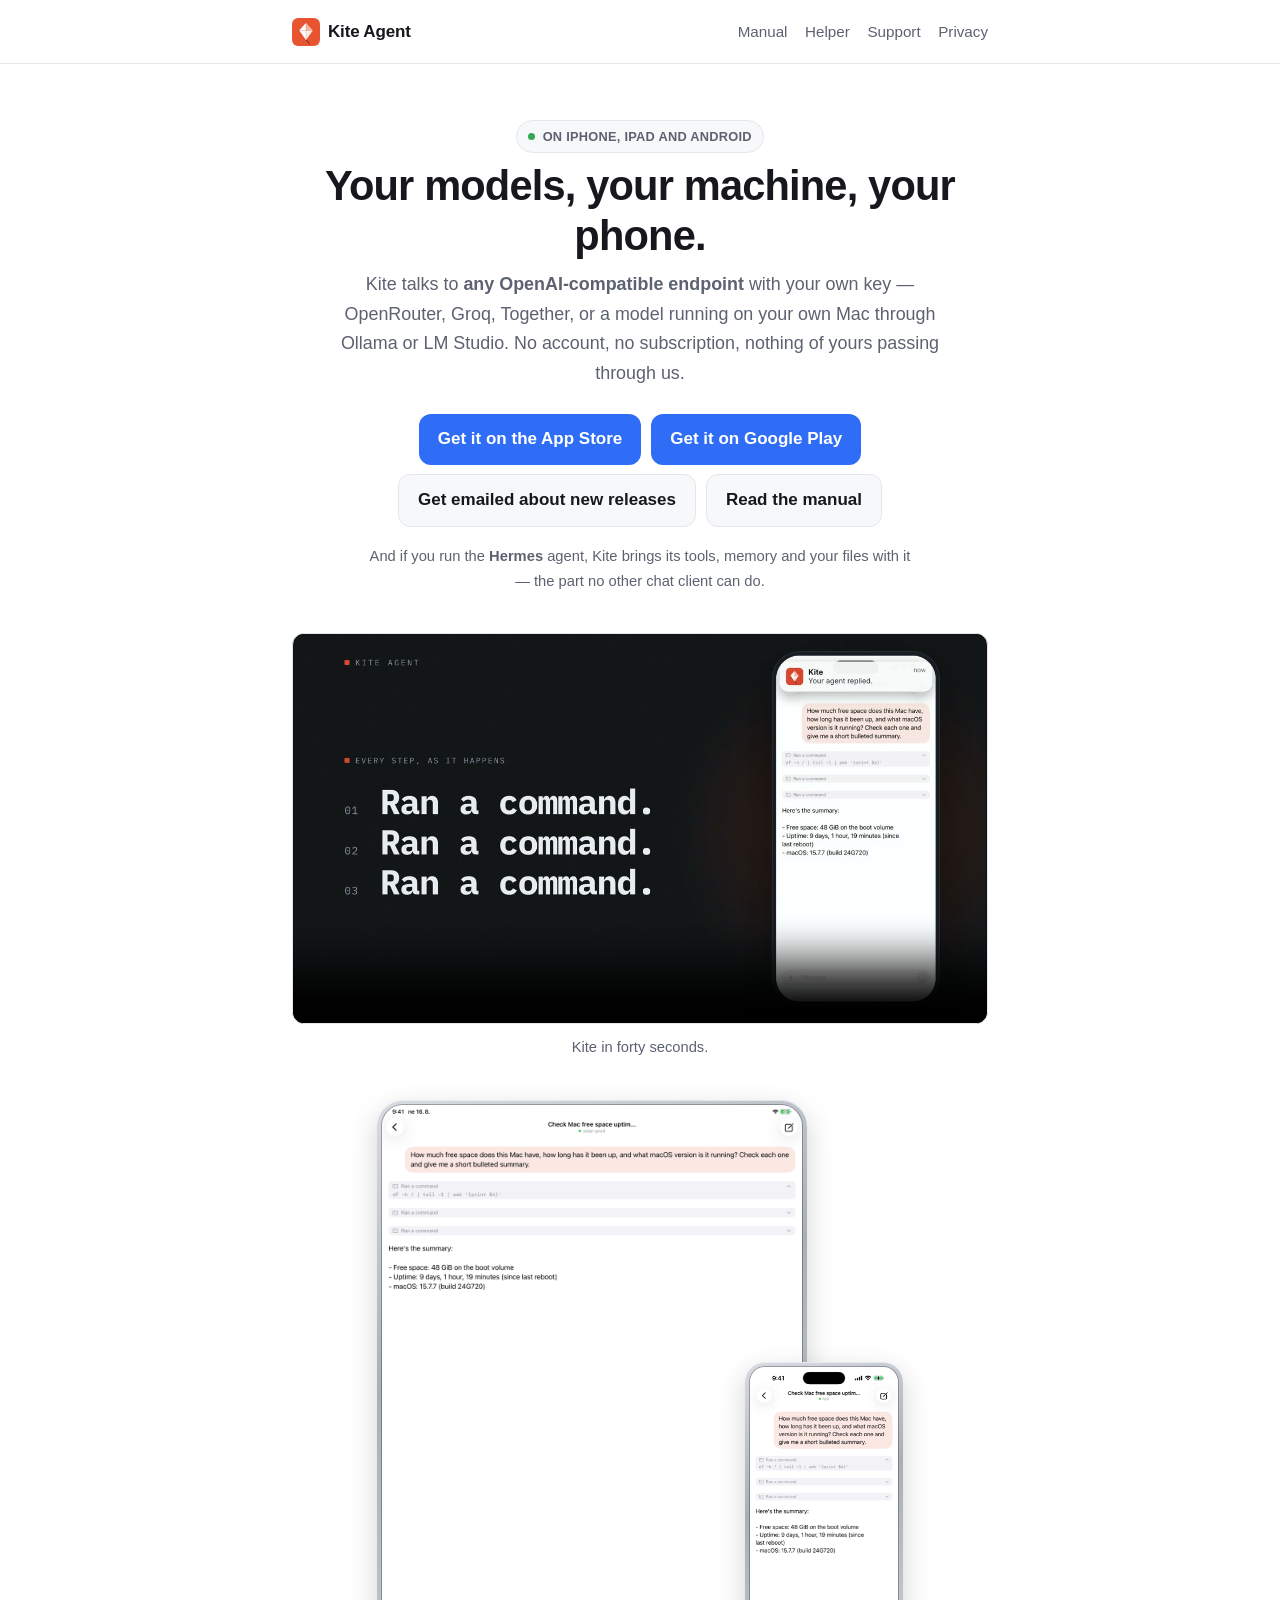
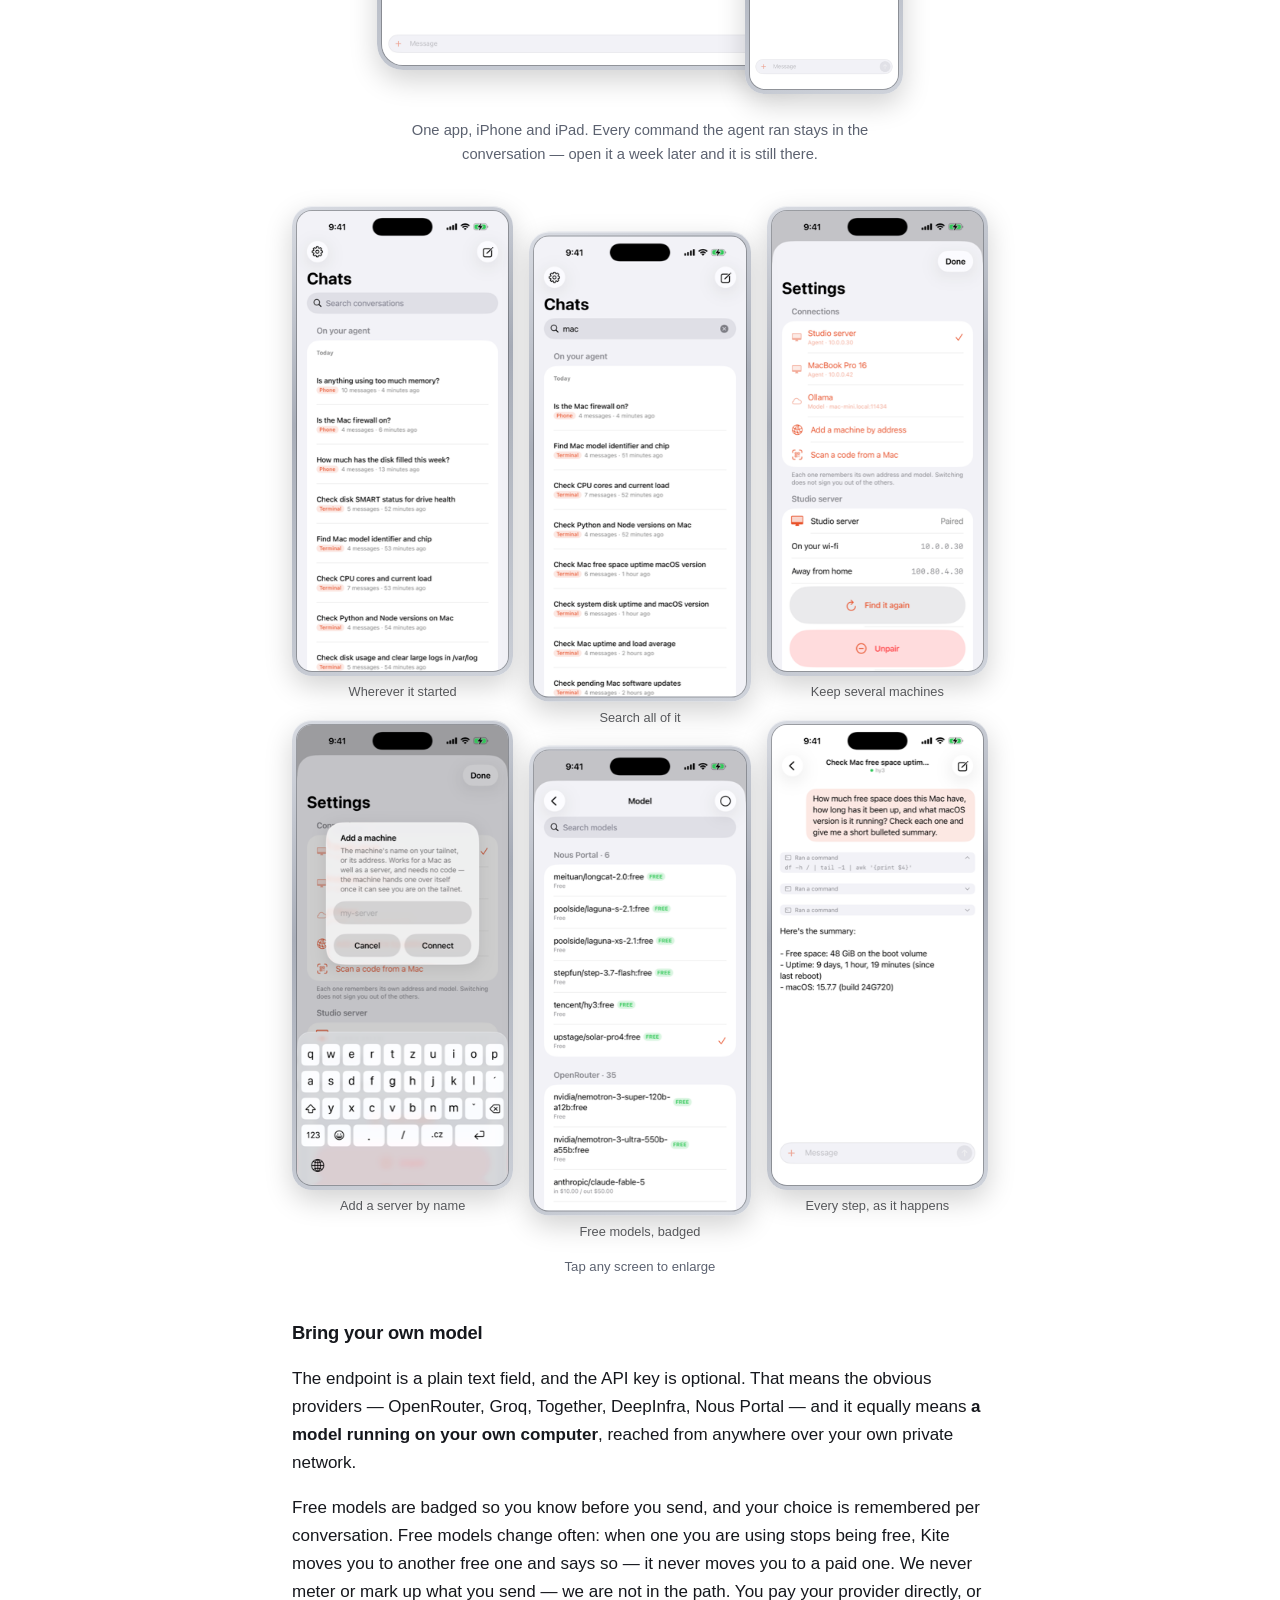
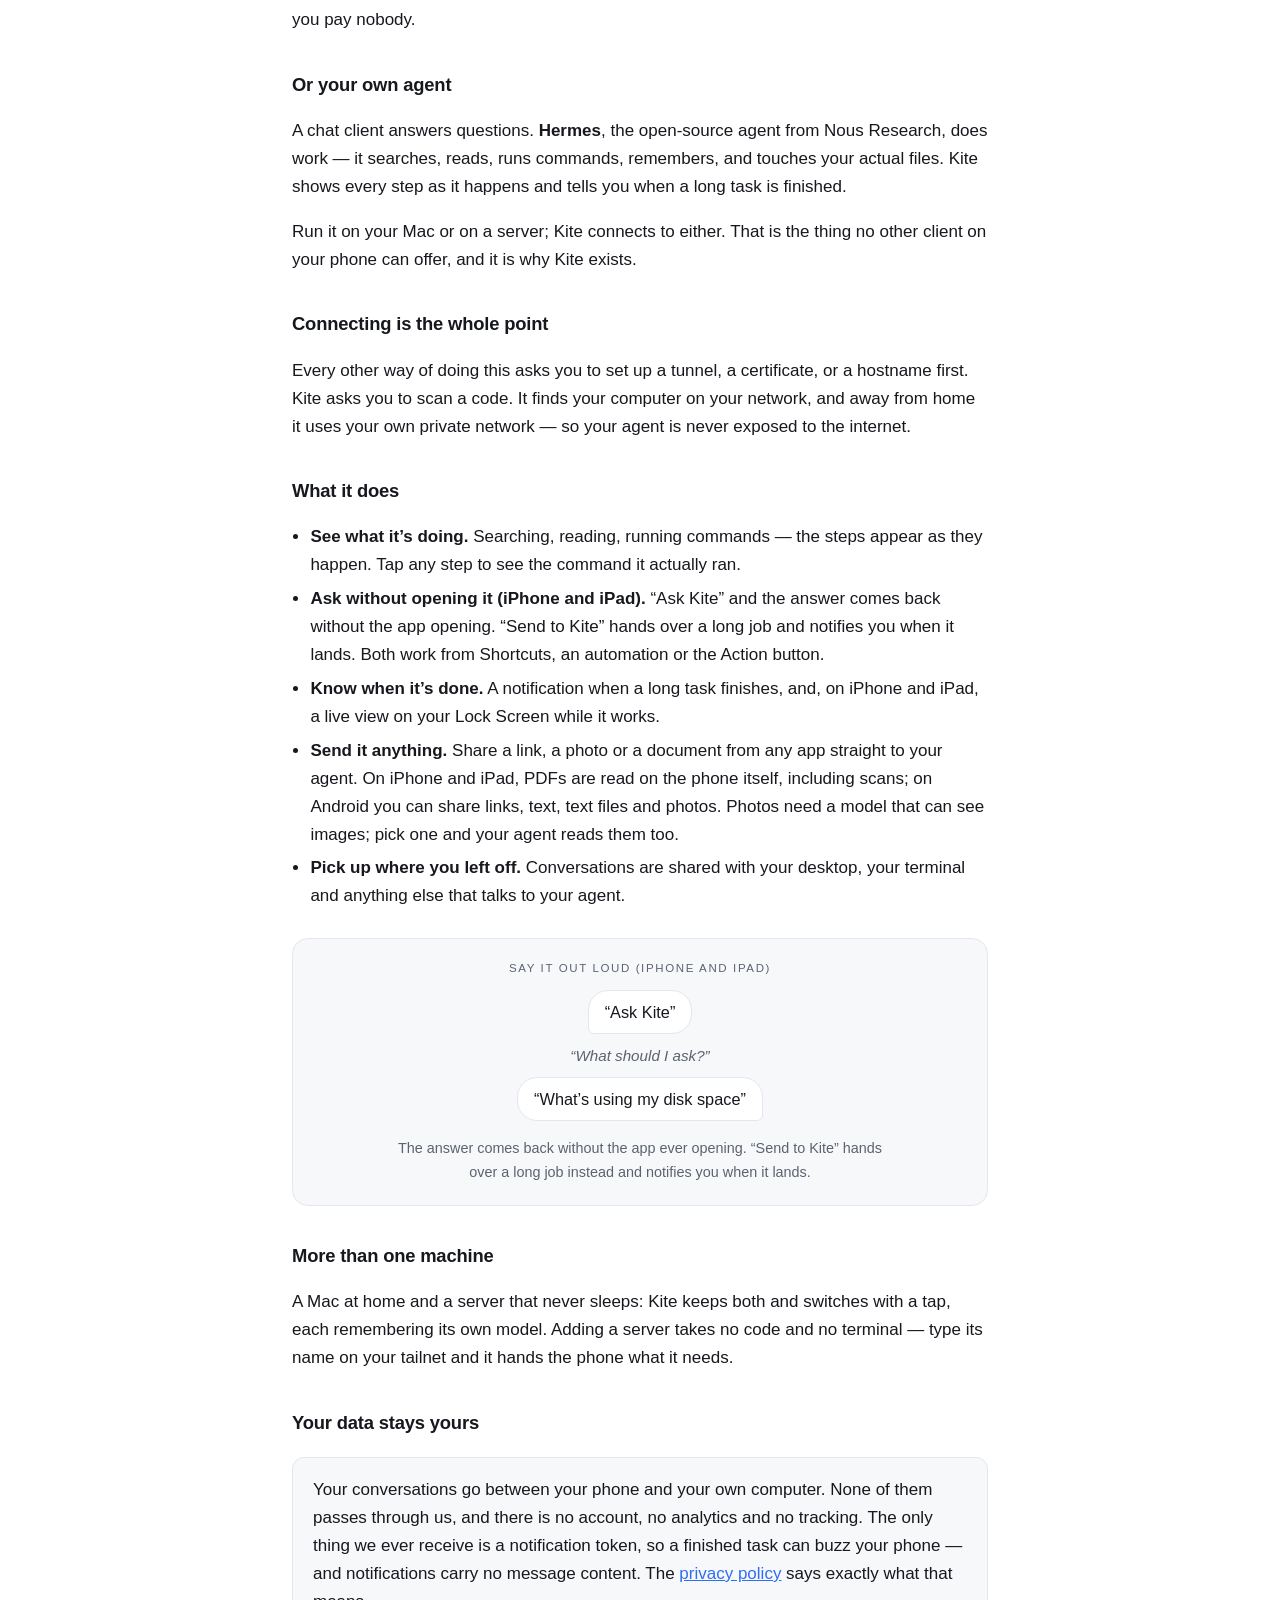
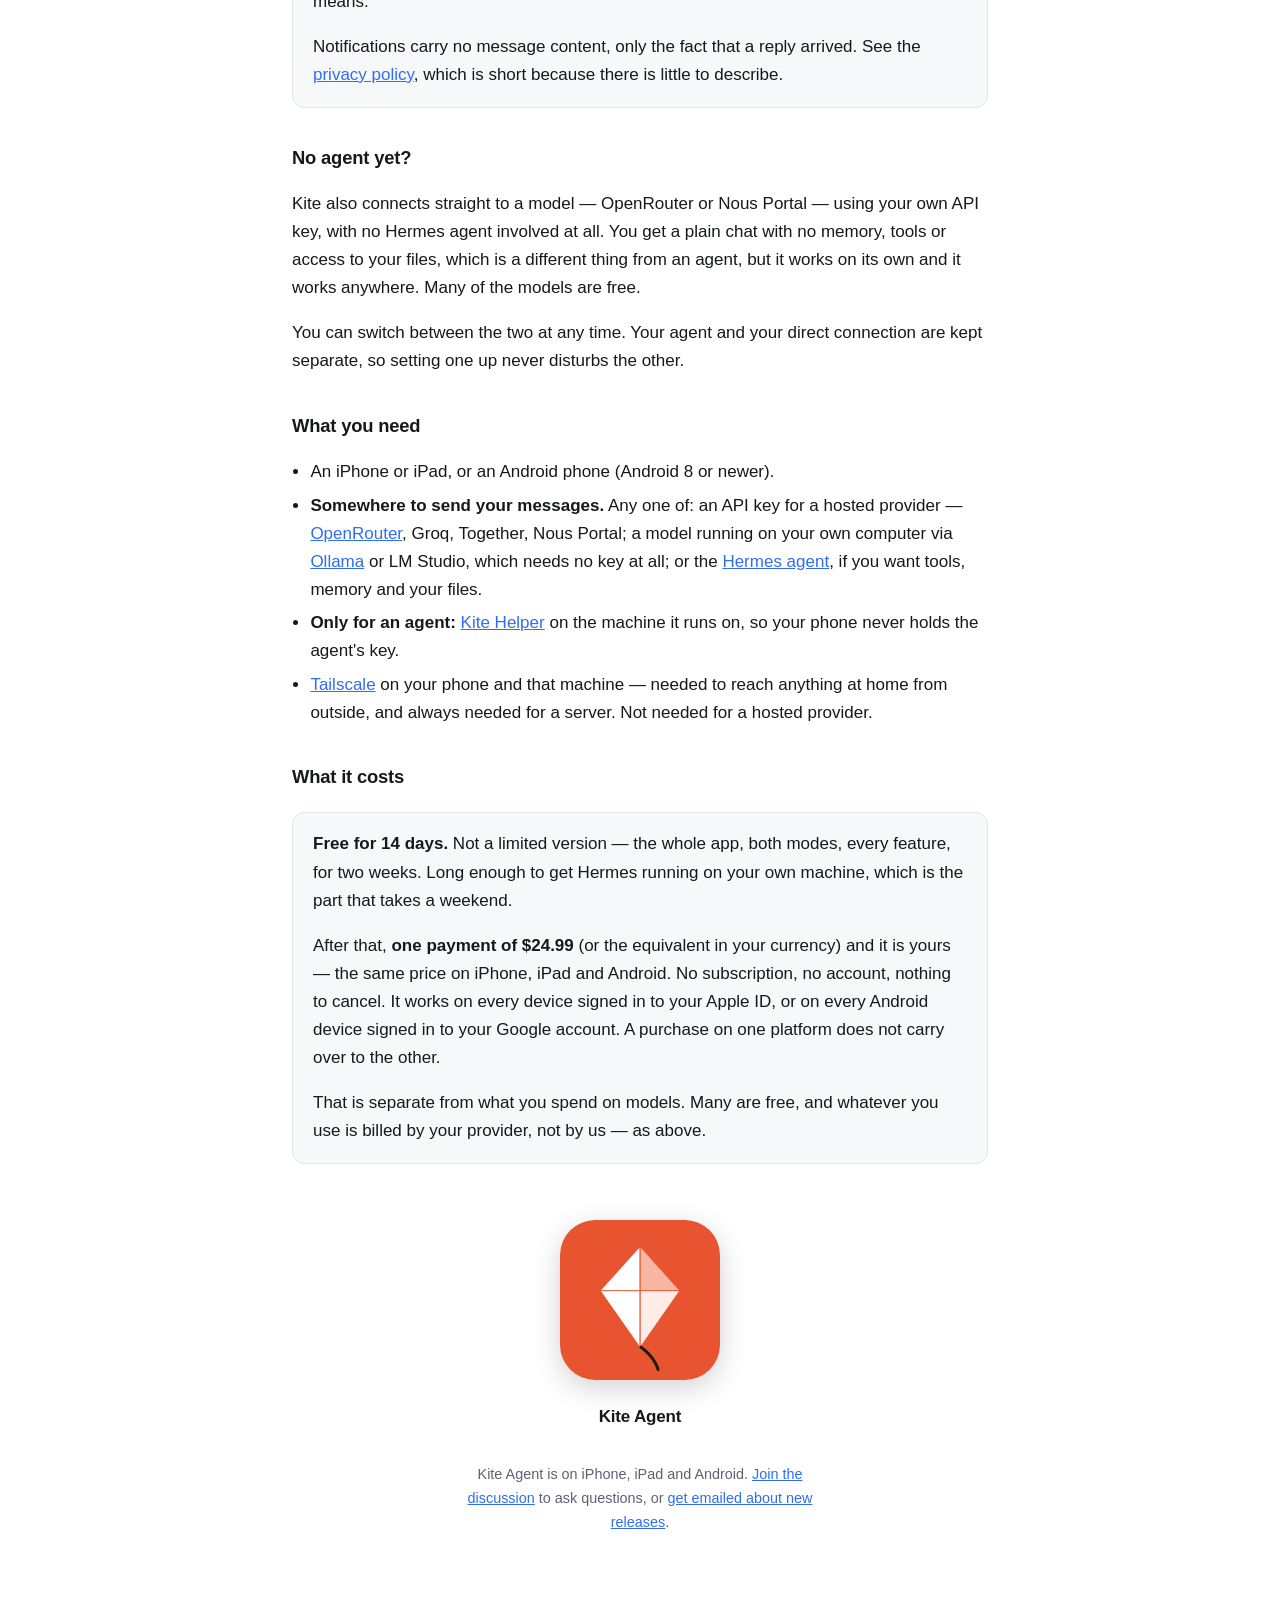
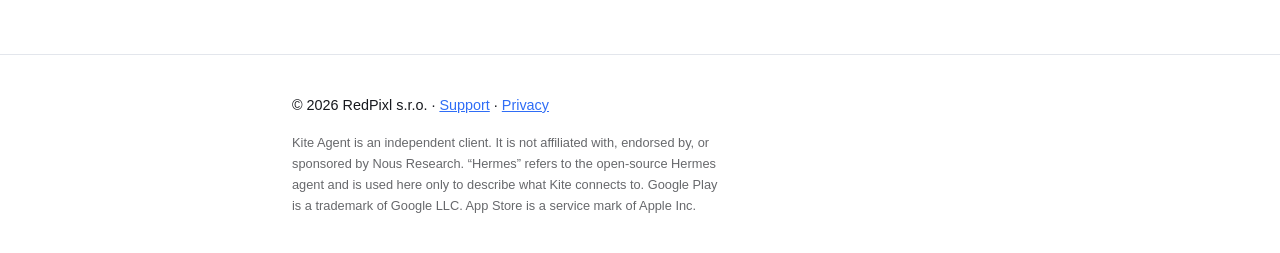
==== index.html @ 717eff65 "Merge release-1-0-1-copy: free-model switching and the https rule Co-Authored-By: Claude Sonnet 5.5 " ====
<!doctype html>
<html lang="en">
<head>
<meta charset="utf-8">
<meta name="viewport" content="width=device-width, initial-scale=1">
<title>Kite Agent — your models and your agent, on your phone</title>
<meta name="description" content="A chat client for iPhone, iPad and Android, for any OpenAI-compatible endpoint — OpenRouter, Groq, Together, or a model running on your own Mac with Ollama or LM Studio. Your key, no account, no subscription. And if you run the Hermes agent, it brings its tools, memory and files to your phone.">
<link rel="icon" href="/favicon-32.png" sizes="32x32">
<link rel="icon" href="/icon-512.png" sizes="512x512">
<link rel="apple-touch-icon" href="/apple-touch-icon.png">
<meta name="theme-color" content="#E4552F">
<link rel="canonical" href="https://kiteagent.app/">
<meta property="og:type" content="website">
<meta property="og:site_name" content="Kite Agent">
<meta property="og:url" content="https://kiteagent.app/">
<meta property="og:title" content="Kite Agent — your models and your agent, on your phone">
<meta property="og:description" content="Any OpenAI-compatible model with your own key — including one running on your own machine. Plus a real agent, if you run Hermes.">
<meta property="og:image" content="https://kiteagent.app/share.png">
<meta property="og:image:width" content="1200">
<meta property="og:image:height" content="630">
<meta property="og:video" content="https://kiteagent.app/video/kite-agent.mp4">
<meta property="og:video:secure_url" content="https://kiteagent.app/video/kite-agent.mp4">
<meta property="og:video:type" content="video/mp4">
<meta property="og:video:width" content="1920">
<meta property="og:video:height" content="1080">
<meta name="twitter:card" content="summary_large_image">
<meta name="twitter:title" content="Kite Agent — your models and your agent, on your phone">
<meta name="twitter:description" content="Any OpenAI-compatible model with your own key — including one on your own machine. Plus a real agent, if you run Hermes.">
<meta name="twitter:image" content="https://kiteagent.app/share.png">
<script type="application/ld+json">
{
  "@context": "https://schema.org",
  "@type": "SoftwareApplication",
  "name": "Kite Agent",
  "applicationCategory": "DeveloperApplication",
  "operatingSystem": "iOS 17+, Android 8.0+",
  "description": "A chat client for iPhone, iPad and Android, for any OpenAI-compatible model endpoint and for the Hermes agent running on your own computer.",
  "url": "https://kiteagent.app/",
  "image": "https://kiteagent.app/icon-512.png",
  "author": { "@type": "Organization", "name": "RedPixl s.r.o." }
}
</script>
<!-- The launch film under the hero. Keep the description to what the film says;
     it is search-result copy, so it must not claim more than the page does. -->
<script type="application/ld+json">
{
  "@context": "https://schema.org",
  "@type": "VideoObject",
  "name": "Kite Agent in forty seconds",
  "description": "Ask your own agent a question, watch it run three commands on your machine, and keep every one of them. No account, and nothing passes through us.",
  "thumbnailUrl": "https://kiteagent.app/video/kite-agent-poster.jpg",
  "uploadDate": "2026-09-20",
  "duration": "PT40S",
  "contentUrl": "https://kiteagent.app/video/kite-agent.mp4",
  "publisher": { "@type": "Organization", "name": "RedPixl s.r.o." }
}
</script>
<link rel="stylesheet" href="style.css?v=83cd55fb">
</head>
<body>
<header><div class="wrap">
  <a class="mark" href="/"><img src="/icon-96.png" alt="" width="28" height="28">Kite Agent</a>
  <nav><a href="/manual.html">Manual</a><a href="/download.html">Helper</a><a href="/support.html">Support</a><a href="/privacy.html">Privacy</a></nav>
</div></header>

<main class="wrap">
<div class="hero">
  <p class="status"><span class="dot" aria-hidden="true"></span>On iPhone, iPad and Android</p>
  <h1>Your models, your machine, your phone.</h1>
  <p class="lede">Kite talks to <strong>any OpenAI-compatible endpoint</strong> with your own key — OpenRouter, Groq, Together, or a model running on your own Mac through Ollama or LM Studio. No account, no subscription, nothing of yours passing through us.</p>
  <p class="cta">
    <a class="download" href="https://apps.apple.com/app/id6800348182">Get it on the App Store</a>
    <a class="download" href="https://play.google.com/store/apps/details?id=app.kiteagent.kite">Get it on Google Play</a>
    <a class="ghost" href="/updates.html">Get emailed about new releases</a>
    <a class="ghost" href="/manual.html">Read the manual</a>
  </p>
  <p class="hero-note">And if you run the <strong>Hermes</strong> agent, Kite brings its tools, memory and your files with it — the part no other chat client can do.</p>
</div>

<!-- Launch film. Self-hosted on purpose: a YouTube embed would put a third-party
     script and cookies on a page whose privacy policy says there are none.
     preload="none" so nobody downloads 2 MB without pressing play. The film's
     last scene carries the same status pill as the hero above ("On iPhone, iPad
     and Android"). If the status changes again, change both — the film's source
     is brag-output/ in the private Kite repo (the pill is s7-pill in its generator). -->
<figure class="film">
  <video controls preload="none" playsinline width="1920" height="1080" poster="/video/kite-agent-poster.jpg">
    <source src="/video/kite-agent.mp4" type="video/mp4">
    Your browser cannot play this video. <a href="/video/kite-agent.mp4">Download it</a> instead.
  </video>
  <figcaption>Kite in forty seconds.</figcaption>
</figure>

<!-- The pair, before the grid. Two jobs at once: it shows the one screen no
     other client can show — the commands the agent actually ran — and it says
     "iPad" without a sentence, which the page never managed to say at all. -->
<div class="pair">
  <div class="device device-pad">
    <img src="/screens/ipad/tools.png" alt="Kite on iPad, showing the agent's commands and its answer" width="1050" height="1400" loading="lazy">
  </div>
  <a class="shot device device-phone" href="/screens/full/tools.png" data-caption="Every command, kept">
    <img src="/screens/tools.png" alt="Kite on iPhone, showing an expanded command the agent ran" width="276" height="600" loading="lazy">
  </a>
</div>
<p class="pair-note">One app, iPhone and iPad. Every command the agent ran stays in the conversation — open it a week later and it is still there.</p>

<div class="shots">
  <figure>
    <a class="shot device" href="/screens/full/list.png" data-caption="Wherever a conversation started"><img src="/screens/list.png" alt="The conversation list grouped by day, each row badged with where it began" width="276" height="600" loading="lazy"></a>
    <figcaption>Wherever it started</figcaption>
  </figure>
  <figure>
    <a class="shot device" href="/screens/full/search.png" data-caption="Search everything you have asked"><img src="/screens/search.png" alt="Searching across conversations" width="276" height="600" loading="lazy"></a>
    <figcaption>Search all of it</figcaption>
  </figure>
  <figure>
    <a class="shot device" href="/screens/full/machine.png" data-caption="Every machine you own, one tap apart"><img src="/screens/machine.png" alt="The connections list with several machines, the active one ticked" width="276" height="600" loading="lazy"></a>
    <figcaption>Keep several machines</figcaption>
  </figure>
  <figure>
    <a class="shot device" href="/screens/full/server.png" data-caption="A server has no screen to scan"><img src="/screens/server.png" alt="Adding a machine by typing its address" width="276" height="600" loading="lazy"></a>
    <figcaption>Add a server by name</figcaption>
  </figure>
  <figure>
    <a class="shot device" href="/screens/full/models.png" data-caption="Free models, clearly marked"><img src="/screens/models.png" alt="The model picker showing free models badged and paid models priced" width="276" height="600" loading="lazy"></a>
    <figcaption>Free models, badged</figcaption>
  </figure>
  <figure>
    <a class="shot device" href="/screens/full/tools.png" data-caption="Every command, kept"><img src="/screens/tools.png" alt="A conversation with the agent's commands expanded" width="276" height="600" loading="lazy"></a>
    <figcaption>Every step, as it happens</figcaption>
  </figure>
</div>
<p class="shots-hint">Tap any screen to enlarge</p>

<h2>Bring your own model</h2>
<p>The endpoint is a plain text field, and the API key is optional. That means the obvious providers — OpenRouter, Groq, Together, DeepInfra, Nous Portal — and it equally means <strong>a model running on your own computer</strong>, reached from anywhere over your own private network.</p>
<p>Free models are badged so you know before you send, and your choice is remembered per conversation. Free models change often: when one you are using stops being free, Kite moves you to another free one and says so — it never moves you to a paid one. We never meter or mark up what you send — we are not in the path. You pay your provider directly, or you pay nobody.</p>

<h2>Or your own agent</h2>
<p>A chat client answers questions. <strong>Hermes</strong>, the open-source agent from Nous Research, does work — it searches, reads, runs commands, remembers, and touches your actual files. Kite shows every step as it happens and tells you when a long task is finished.</p>
<p>Run it on your Mac or on a server; Kite connects to either. That is the thing no other client on your phone can offer, and it is why Kite exists.</p>

<h2>Connecting is the whole point</h2>
<p>Every other way of doing this asks you to set up a tunnel, a certificate, or a hostname first. Kite asks you to scan a code. It finds your computer on your network, and away from home it uses your own private network — so your agent is never exposed to the internet.</p>

<h2>What it does</h2>
<ul>
  <li><strong>See what it’s doing.</strong> Searching, reading, running commands — the steps appear as they happen. Tap any step to see the command it actually ran.</li>
  <li><strong>Ask without opening it (iPhone and iPad).</strong> “Ask Kite” and the answer comes back without the app opening. “Send to Kite” hands over a long job and notifies you when it lands. Both work from Shortcuts, an automation or the Action button.</li>
  <li><strong>Know when it’s done.</strong> A notification when a long task finishes, and, on iPhone and iPad, a live view on your Lock Screen while it works.</li>
  <li><strong>Send it anything.</strong> Share a link, a photo or a document from any app straight to your agent. On iPhone and iPad, PDFs are read on the phone itself, including scans; on Android you can share links, text, text files and photos. Photos need a model that can see images; pick one and your agent reads them too.</li>
  <li><strong>Pick up where you left off.</strong> Conversations are shared with your desktop, your terminal and anything else that talks to your agent.</li>
</ul>

<!-- ⚠️ No Siri logo, no orb, no Apple imagery. Apple does not license those for
     third-party marketing, and a decorative icon is not worth a trademark
     problem — the same reason the app is never called "Hermes". What sells this
     is the SPOKEN PHRASE, and the phrase is ours. It doubles as documentation:
     this is the actual invocation the App Intent registers. -->
<div class="say">
  <p class="say-label">Say it out loud (iPhone and iPad)</p>
  <p class="say-bubble">“Ask&nbsp;Kite”</p>
  <p class="say-reply">“What should I ask?”</p>
  <p class="say-bubble">“What’s using my disk space”</p>
  <p class="say-note">The answer comes back without the app ever opening. “Send&nbsp;to&nbsp;Kite” hands over a long job instead and notifies you when it lands.</p>
</div>

<h2>More than one machine</h2>
<p>A Mac at home and a server that never sleeps: Kite keeps both and switches with a tap, each remembering its own model. Adding a server takes no code and no terminal — type its name on your tailnet and it hands the phone what it needs.</p>

<h2>Your data stays yours</h2>
<div class="card">
<p>Your conversations go between your phone and your own computer. None of them passes through us, and there is no account, no analytics and no tracking. The only thing we ever receive is a notification token, so a finished task can buzz your phone — and notifications carry no message content. The <a href="/privacy.html">privacy policy</a> says exactly what that means.</p>
<p>Notifications carry no message content, only the fact that a reply arrived. See the <a href="/privacy.html">privacy policy</a>, which is short because there is little to describe.</p>
</div>

<h2>No agent yet?</h2>
<p>Kite also connects straight to a model — OpenRouter or Nous Portal — using your own API key, with no Hermes agent involved at all. You get a plain chat with no memory, tools or access to your files, which is a different thing from an agent, but it works on its own and it works anywhere. Many of the models are free.</p>
<p>You can switch between the two at any time. Your agent and your direct connection are kept separate, so setting one up never disturbs the other.</p>

<h2>What you need</h2>
<ul>
  <li>An iPhone or iPad, or an Android phone (Android 8 or newer).</li>
  <li><strong>Somewhere to send your messages.</strong> Any one of: an API key for a hosted provider — <a href="https://openrouter.ai">OpenRouter</a>, Groq, Together, Nous Portal; a model running on your own computer via <a href="https://ollama.com">Ollama</a> or LM Studio, which needs no key at all; or the <a href="https://github.com/NousResearch/hermes-agent">Hermes agent</a>, if you want tools, memory and your files.</li>
  <li><strong>Only for an agent:</strong> <a href="/download.html">Kite Helper</a> on the machine it runs on, so your phone never holds the agent's key.</li>
  <li><a href="https://tailscale.com/download">Tailscale</a> on your phone and that machine — needed to reach anything at home from outside, and always needed for a server. Not needed for a hosted provider.</li>
</ul>

<h2>What it costs</h2>
<div class="card">
<p><strong>Free for 14 days.</strong> Not a limited version — the whole app, both modes, every feature, for two weeks. Long enough to get Hermes running on your own machine, which is the part that takes a weekend.</p>
<p>After that, <strong>one payment of $24.99</strong> (or the equivalent in your currency) and it is yours — the same price on iPhone, iPad and Android. No subscription, no account, nothing to cancel. It works on every device signed in to your Apple ID, or on every Android device signed in to your Google account. A purchase on one platform does not carry over to the other.</p>
<p>That is separate from what you spend on models. Many are free, and whatever you use is billed by your provider, not by us — as above.</p>
</div>

<div class="hero-mark">
  <img src="/icon-512.png" alt="Kite Agent" width="160" height="160">
  <p>Kite Agent</p>
</div>

<p class="updated">Kite Agent is on iPhone, iPad and Android. <a href="https://github.com/jirivatka/Kite-Agent-Support/discussions">Join the discussion</a> to ask questions, or <a href="/updates.html">get emailed about new releases</a>.</p>
</main>

<dialog id="lightbox" aria-label="Screenshot viewer">
  <button class="lb-close" type="button" aria-label="Close">&times;</button>
  <img id="lb-img" alt="">
  <p class="lb-cap" id="lb-cap"></p>
  <div class="lb-controls">
    <button class="lb-nav" type="button" data-step="-1" aria-label="Previous screenshot">&lsaquo;</button>
    <span class="lb-count" id="lb-count"></span>
    <button class="lb-nav" type="button" data-step="1" aria-label="Next screenshot">&rsaquo;</button>
  </div>
</dialog>
<script>
(function () {
  var dlg = document.getElementById('lightbox');
  // <dialog>.showModal gives Escape-to-close, focus trapping and a top layer that
  // sits above the sticky header for free. Without it, none of that is free.
  if (!dlg || !dlg.showModal) return;

  var shots = [].slice.call(document.querySelectorAll('.shot'));
  var img = document.getElementById('lb-img');
  var cap = document.getElementById('lb-cap');
  var count = document.getElementById('lb-count');
  var at = 0;

  function show(i) {
    at = (i + shots.length) % shots.length;   // wraps, so neither arrow dead-ends
    var a = shots[at];
    img.src = a.getAttribute('href');
    img.alt = a.querySelector('img').alt;
    cap.textContent = a.dataset.caption;
    count.textContent = (at + 1) + ' / ' + shots.length;
    // Warm the neighbours so stepping does not flash empty on a slow connection.
    [at + 1, at - 1].forEach(function (j) {
      var n = shots[(j + shots.length) % shots.length];
      new Image().src = n.getAttribute('href');
    });
  }

  shots.forEach(function (a, i) {
    a.addEventListener('click', function (e) {
      if (e.metaKey || e.ctrlKey || e.shiftKey) return;  // let people open it in a tab
      e.preventDefault();
      show(i);
      dlg.showModal();
    });
  });

  dlg.querySelector('.lb-close').addEventListener('click', function () { dlg.close(); });
  [].forEach.call(dlg.querySelectorAll('.lb-nav'), function (b) {
    b.addEventListener('click', function () { show(at + Number(b.dataset.step)); });
  });
  dlg.addEventListener('click', function (e) {
    // Clicking the backdrop closes. The dialog fills the viewport, so the test is
    // whether the click landed on the dialog itself rather than on its contents.
    if (e.target === dlg) dlg.close();
  });
  document.addEventListener('keydown', function (e) {
    if (!dlg.open) return;
    if (e.key === 'ArrowRight') show(at + 1);
    if (e.key === 'ArrowLeft') show(at - 1);
  });

  // Swipe, because this is a page about a phone app and it will be read on one.
  var x0 = null;
  dlg.addEventListener('touchstart', function (e) { x0 = e.changedTouches[0].clientX; }, {passive: true});
  dlg.addEventListener('touchend', function (e) {
    if (x0 === null) return;
    var dx = e.changedTouches[0].clientX - x0;
    if (Math.abs(dx) > 45) show(at + (dx < 0 ? 1 : -1));
    x0 = null;
  }, {passive: true});
})();
</script>


<footer><div class="wrap">
<p>© 2026 RedPixl s.r.o. · <a href="/support.html">Support</a> · <a href="/privacy.html">Privacy</a></p>
<p class="fineprint">Kite Agent is an independent client. It is not affiliated with, endorsed by, or sponsored by Nous Research. “Hermes” refers to the open-source Hermes agent and is used here only to describe what Kite connects to. Google Play is a trademark of Google LLC. App Store is a service mark of Apple Inc.</p>
</div></footer>
<!-- Cloudflare Web Analytics — cookieless, no cross-site tracking. See /privacy.html -->
<script type='module' src='https://static.cloudflareinsights.com/beacon.min.js' data-cf-beacon='{"token": "73a5990c2cba4c96b40e4c8363a0e0a8"}'></script>
</body>
</html>
---- style.css ----
/* One stylesheet, no external assets — these pages must render if a CDN is
   blocked, and App Review fetches them from who-knows-where. */
:root {
  --ink: #16181d;
  --muted: #5c6270;
  --line: #e3e6ec;
  --bg: #ffffff;
  --accent: #2f6df6;
  --surface: #f7f8fa;
}
@media (prefers-color-scheme: dark) {
  :root {
    --ink: #e9ecf2; --muted: #9aa2b1; --line: #262a33;
    --bg: #0f1115; --accent: #6f9bff; --surface: #161920;
  }
}
* { box-sizing: border-box; }
body {
  margin: 0; background: var(--bg); color: var(--ink);
  font: 17px/1.65 -apple-system, BlinkMacSystemFont, "Segoe UI", Roboto, sans-serif;
  -webkit-text-size-adjust: 100%;
}
.wrap { max-width: 46rem; margin: 0 auto; padding: 2.5rem 1.25rem 5rem; }
/* Sticky, so the way out of a page is always one tap away rather than a scroll
   back to the top. Translucent rather than solid: content visibly passing under
   it reads as a layer, where an opaque bar reads as a gap in the page. */
header {
  position: sticky;
  top: 0;
  z-index: 20;
  border-bottom: 1px solid var(--line);
  background: var(--bg);
}
@supports (backdrop-filter: blur(1px)) {
  header {
    background: color-mix(in srgb, var(--bg) 80%, transparent);
    backdrop-filter: saturate(1.8) blur(14px);
    -webkit-backdrop-filter: saturate(1.8) blur(14px);
  }
}
/* Keeps any future in-page anchor from landing underneath the bar. */
html { scroll-padding-top: 4.5rem; }
header .wrap { padding: 1.1rem 1.25rem; display: flex; align-items: center; gap: .7rem; }
.mark { font-weight: 650; letter-spacing: -.01em; text-decoration: none; color: var(--ink); }
nav { margin-left: auto; display: flex; gap: 1.1rem; }
nav a { color: var(--muted); text-decoration: none; font-size: .95rem; }
nav a:hover { color: var(--ink); }
h1 { font-size: 2rem; line-height: 1.2; letter-spacing: -.02em; margin: 0 0 .4rem; }
h2 { font-size: 1.15rem; margin: 2.2rem 0 .6rem; letter-spacing: -.01em; }
h3 { font-size: 1rem; margin: 1.4rem 0 .4rem; }
p, li { color: var(--ink); }
.lede { font-size: 1.12rem; color: var(--muted); margin: 0 0 2rem; }
/* Centred, because it sits directly under the centred icon and wordmark —
   left-aligning it there reads as a mistake rather than a choice. */
.updated {
  color: var(--muted);
  font-size: .9rem;
  margin: 0 auto 2.5rem;
  text-align: center;
  max-width: 46ch;
}
a { color: var(--accent); }
ul { padding-left: 1.15rem; }
li { margin: .35rem 0; }
.card {
  background: var(--surface); border: 1px solid var(--line);
  border-radius: 12px; padding: 1.1rem 1.25rem; margin: 1.2rem 0;
}
.card p:last-child, .card ul:last-child { margin-bottom: 0; }
.card p:first-child { margin-top: 0; }
table { width: 100%; border-collapse: collapse; margin: 1rem 0; font-size: .96rem; }
th, td { text-align: left; padding: .55rem .6rem; border-bottom: 1px solid var(--line); vertical-align: top; }
th { color: var(--muted); font-weight: 600; font-size: .88rem; }
code { font-size: .92em; background: var(--surface); padding: .1em .35em; border-radius: 4px; }
footer { border-top: 1px solid var(--line); color: var(--muted); font-size: .9rem; }
footer .wrap { padding: 1.5rem 1.25rem; }

/* Wordmark: icon plus name. The icon carries the identity in a browser tab and
   on a home screen, where a text mark is invisible. */
.mark {
  display: inline-flex;
  align-items: center;
  gap: .5rem;
}
.mark img {
  border-radius: 22%;
  display: block;
}
/* Without this the name wraps under the icon on a narrow phone, which made the
   sticky bar 92px tall — a ninth of the screen, permanently. */
.mark { white-space: nowrap; }

/* ⚠️ The nav overflowed the viewport on a 375px phone — four links plus the
   wordmark measured 396px, so EVERY page scrolled sideways. On the site for an
   iPhone app, seen mostly on iPhones. It predates the screenshot work; it was
   found by measuring scrollWidth against clientWidth rather than by looking,
   because a 21px overflow is easy to miss and easy to blame on the page.
   Tightening the gap and letting the labels shrink keeps one row without
   hiding anything. */
@media (max-width: 430px) {
  header .wrap { gap: .4rem; }
  nav { gap: .7rem; }
  nav a { font-size: .85rem; }
}
@media (max-width: 360px) {
  nav { gap: .55rem; }
  nav a { font-size: .8rem; }
}

/* Attribution line. Deliberately quiet — it is a legal necessity, not a claim. */
.fineprint {
  font-size: .8rem;
  opacity: .65;
  margin-top: .5rem;
  max-width: 60ch;
}

/* ---- Launch film --------------------------------------------------------
   Full column width, 16:9. The film is dark (#0f1115) whatever the page theme,
   so the hairline keeps its edge visible against the dark page background. */
.film { margin: 0 0 2.5rem; }
.film video {
  display: block;
  width: 100%;
  height: auto;
  aspect-ratio: 16 / 9;
  background: #0f1115;
  border: 1px solid var(--line);
  border-radius: 12px;
}
.film figcaption {
  text-align: center;
  color: var(--muted);
  font-size: .92rem;
  margin-top: .7rem;
}

/* The icon at a size where it reads as a product, near the end where someone
   has finished reading and is deciding whether they want it. */
.hero-mark {
  text-align: center;
  margin: 3.5rem 0 2rem;
}
.hero-mark img {
  border-radius: 22%;
  box-shadow: 0 8px 28px rgb(0 0 0 / .18);
  max-width: 40vw;
  height: auto;
}
.hero-mark p {
  margin-top: .9rem;
  font-weight: 600;
  letter-spacing: -.01em;
}


/* Screenshots — a grid, not a strip.
   A horizontal strip hides everything past the first two: people do not reliably
   scroll sideways, so four screenshots become two. A grid shows all six at once.
   The cost is size on a phone, where three columns become two — worth it, because
   recognising the shape of six screens beats reading one and missing the rest.
   auto-fit does the responsive work without media queries. */
.shots {
  display: grid;
  /* Three across, not auto-fit. auto-fit packed four into the row and
     orphaned two, which reads as a mistake; six in two rows of three is
     balanced. Two columns below 520px, where three would be unreadably narrow. */
  grid-template-columns: repeat(3, 1fr);
  gap: 1.25rem 1rem;
  margin: 2rem 0 2.5rem;
  max-width: 720px;
}
.shots figure { margin: 0; }

/* ---- Device frames ------------------------------------------------------
   A screenshot on a white page reads as a picture of an interface. The same
   screenshot inside a bezel reads as a phone someone is holding, and that is
   the difference between "here is a design" and "here is a thing that runs".

   Drawn in CSS rather than composited into the PNGs: the images stay exactly
   what the simulator produced, so they can go to App Store Connect unedited,
   and a frame that is CSS costs nothing to restyle later. It also stays sharp
   at any density, which a baked-in bezel does not. */
.device {
  display: block;
  padding: 5px;
  border-radius: 20px;
  background: linear-gradient(160deg, #d8dbe2, #a9aeb9 40%, #cfd3db);
  box-shadow:
    0 1px 0 rgb(255 255 255 / .55) inset,
    0 10px 28px rgb(0 0 0 / .18);
}
.device img {
  width: 100%;
  height: auto;
  display: block;
  border-radius: 15px;
  /* The screen sits inside the bezel, not flush with it. Without this line the
     bright screenshot bleeds into the light frame and the whole thing flattens
     back into a rectangle. */
  box-shadow: 0 0 0 1px rgb(0 0 0 / .28);
}
@media (prefers-color-scheme: dark) {
  .device {
    background: linear-gradient(160deg, #4a4f5a, #2b2f38 40%, #434853);
    box-shadow:
      0 1px 0 rgb(255 255 255 / .10) inset,
      0 10px 28px rgb(0 0 0 / .45);
  }
}

/* ---- The pair -----------------------------------------------------------
   The iPad behind, the phone in front and overhanging it. Overlap rather than
   two tidy objects side by side: side by side reads as a comparison chart,
   which invites working out how they differ. Overlapping reads as one product
   on two screens, which is the actual claim. */
.pair {
  position: relative;
  display: flex;
  align-items: flex-end;
  justify-content: center;
  margin: 2.5rem 0 1rem;
  padding-bottom: 1.5rem;
}
.device-pad { width: min(74%, 430px); border-radius: 26px; }
.device-pad img { border-radius: 21px; }
.device-phone {
  width: min(27%, 158px);
  /* Pulled left over the iPad and dropped below its bottom edge, so the phone
     clearly sits in front rather than merely beside. */
  margin-left: -9%;
  margin-bottom: -1.5rem;
  z-index: 1;
  cursor: zoom-in;
}
.pair-note {
  text-align: center;
  color: var(--muted);
  font-size: .92rem;
  max-width: 34rem;
  margin: 1.5rem auto 2.5rem;
}
@media (max-width: 520px) {
  /* The phone-over-iPad overlap needs width to stay legible. Below this the
     iPad alone says the same thing, and the phone screen is on the grid
     immediately underneath anyway.

     ⚠️ Written as `.pair .device-phone`, two classes, on purpose. As a single
     class it lost to `.shot { display: block }` further down the file — same
     specificity, later wins — so the phone stayed visible on a 375px screen and
     shoved the iPad off the edge. Raising specificity makes it independent of
     where these rules sit in the file, which is worth more than the tidiness of
     matching the selector above. */
  .pair .device-phone { display: none; }
  .pair .device-pad { width: 100%; }
  .pair { padding-bottom: 0; }
}

/* A slight vertical offset on the middle column. Six identical rectangles on a
   strict baseline read as a contact sheet; breaking the line makes it a group
   of objects. Only the middle one moves — offsetting alternates turns an even
   row into a zigzag, which is busier than the page's voice. */
.shots figure:nth-child(3n + 2) { transform: translateY(1.6rem); }
@media (max-width: 520px) {
  .shots figure:nth-child(3n + 2) { transform: none; }
}
.shots figcaption {
  margin-top: .5rem;
  font-size: .8rem;
  opacity: .7;
  text-align: center;
  line-height: 1.3;
}

@media (max-width: 520px) {
  .shots { grid-template-columns: repeat(2, 1fr); }
}

/* Command blocks. The download page is the only place the site asks anyone to
   type something, so this is the one place monospace earns its keep. */
pre {
  background: var(--surface);
  border: 1px solid var(--line);
  border-radius: 10px;
  padding: .9rem 1rem;
  overflow-x: auto;
  font-size: .85rem;
  line-height: 1.5;
}
pre code { font-family: ui-monospace, SFMono-Regular, Menlo, monospace; }

/* The one button on the site that downloads something. Given weight because a
   download page whose download is a text link reads as unfinished. */
.download {
  display: inline-block;
  background: var(--accent);
  color: #fff;
  padding: .7rem 1.2rem;
  border-radius: 12px;
  font-weight: 600;
  text-decoration: none;
}
.download:hover { opacity: .92; }
.meta { font-size: .82rem; opacity: .7; }
.meta code { font-size: .78rem; word-break: break-all; }


/* ---- Hero ---------------------------------------------------------------
   Centred, and the only centred block on the page. The rest is left-aligned
   prose, which is easier to read; a hero is looked at rather than read, and
   centring it separates the pitch from the explanation below it. */
.hero {
  text-align: center;
  margin: 1rem 0 2.5rem;
}
.hero h1 {
  font-size: clamp(2rem, 6vw, 2.6rem);
  margin: .5rem 0 .6rem;
}
.hero .lede {
  max-width: 38rem;
  margin: 0 auto 1.6rem;
}
/* Says the app is not out yet, before anyone taps a button expecting a
   download. The dot carries the meaning at a glance; the word carries it for
   anyone who cannot see the dot. */
.status {
  display: inline-flex;
  align-items: center;
  gap: .45rem;
  font-size: .8rem;
  font-weight: 600;
  letter-spacing: .02em;
  text-transform: uppercase;
  color: var(--muted);
  background: var(--surface);
  border: 1px solid var(--line);
  padding: .3rem .7rem;
  border-radius: 999px;
  margin: 0;
}
.status .dot {
  width: .45rem;
  height: .45rem;
  border-radius: 50%;
  background: #34a853;
}
.cta {
  display: flex;
  flex-wrap: wrap;
  gap: .6rem;
  justify-content: center;
  margin: 0 0 1.1rem;
}
/* The second action, weighted below the first without being hidden. */
.ghost {
  display: inline-block;
  padding: .7rem 1.2rem;
  border-radius: 12px;
  border: 1px solid var(--line);
  background: var(--surface);
  color: var(--ink);
  font-weight: 600;
  text-decoration: none;
}
.ghost:hover { border-color: var(--muted); }
.hero-note {
  font-size: .92rem;
  color: var(--muted);
  max-width: 34rem;
  margin: 0 auto;
}

/* ---- Screenshots, enlargeable ------------------------------------------- */
.shots { margin-inline: auto; }
.shot {
  display: block;
  cursor: zoom-in;
  border-radius: 20px;
}
.shot:focus-visible {
  outline: 2px solid var(--accent);
  outline-offset: 3px;
}
/* The whole device lifts, not the screen inside it. Moving the image alone
   slid the screenshot within its own bezel, which looked like a bug. */
.shot { transition: transform .18s ease, box-shadow .18s ease; }
.shot:hover {
  transform: translateY(-3px);
  box-shadow:
    0 1px 0 rgb(255 255 255 / .55) inset,
    0 16px 34px rgb(0 0 0 / .22);
}
.shots-hint {
  text-align: center;
  font-size: .82rem;
  color: var(--muted);
  /* ⚠️ Positive, not the -1.4rem it used to be. That negative pull was tuned
     for a flat grid; once the middle column drops by 1.6rem the last caption
     lands on top of this line. The offset has to be paid back here. */
  margin: 2.6rem 0 2.5rem;
}
@media (max-width: 520px) {
  /* No stagger below this width, so no debt to repay. */
  .shots-hint { margin: 1rem 0 2.5rem; }
}

/* ---- The viewer ---------------------------------------------------------
   Controls sit below the image rather than over its edges: a phone screenshot
   is nearly as tall as the viewport, so edge arrows would land on top of the
   thing being looked at, and on a narrow screen on top of each other. */
#lightbox {
  border: 0;
  padding: 0;
  margin: 0;
  width: 100vw;
  height: 100dvh;
  max-width: 100vw;
  max-height: 100dvh;
  background: transparent;
  color: #fff;
  overflow: hidden;
}
#lightbox[open] {
  display: flex;
  flex-direction: column;
  align-items: center;
  justify-content: center;
  gap: .9rem;
}
#lightbox::backdrop {
  background: rgb(8 9 12 / .88);
  backdrop-filter: blur(6px);
  -webkit-backdrop-filter: blur(6px);
}
#lb-img {
  /* A definite height plus the known aspect ratio reserves the box before the
     image loads. With width/height auto it measures 0x0 until the bytes arrive,
     so the caption and arrows snap into place a beat later — small, but it is
     the first thing that happens when someone taps a screenshot.
     Every screenshot is 900x1956, so one ratio covers all six. */
  height: min(78dvh, calc(min(92vw, 22rem) * 1956 / 900));
  width: auto;
  aspect-ratio: 900 / 1956;
  object-fit: contain;
  border-radius: 20px;
  box-shadow: 0 18px 50px rgb(0 0 0 / .5);
}
.lb-cap {
  margin: 0;
  font-size: .95rem;
  text-align: center;
  max-width: 26rem;
  padding: 0 1rem;
}
.lb-controls {
  display: flex;
  align-items: center;
  gap: 1.4rem;
}
.lb-count {
  font-size: .85rem;
  opacity: .75;
  font-variant-numeric: tabular-nums;
  min-width: 3.5rem;
  text-align: center;
}
/* 44px minimum, the size a thumb actually hits. */
.lb-nav, .lb-close {
  width: 44px;
  height: 44px;
  border-radius: 50%;
  border: 1px solid rgb(255 255 255 / .25);
  background: rgb(255 255 255 / .10);
  color: #fff;
  font-size: 1.5rem;
  line-height: 1;
  cursor: pointer;
  display: flex;
  align-items: center;
  justify-content: center;
}
.lb-nav:hover, .lb-close:hover { background: rgb(255 255 255 / .2); }
.lb-close {
  position: fixed;
  top: max(1rem, env(safe-area-inset-top));
  right: 1rem;
  font-size: 1.7rem;
}
@media (prefers-reduced-motion: reduce) {
  .shot { transition: none; }
  .shot:hover { transform: none; }
  .shots figure:nth-child(3n + 2) { transform: none; }
}


/* A sticky bar is on screen the whole time, so on a phone it is worth the few
   pixels it costs to keep it shallow. */
@media (max-width: 420px) {
  header .wrap { padding: .75rem 1rem; }
  .mark { font-size: .97rem; gap: .45rem; }
  nav { gap: .85rem; }
  nav a { font-size: .88rem; }
  /* Stacked buttons at their natural widths look ragged; matching them reads
     as a pair of choices rather than two unrelated links. */
  .cta { flex-direction: column; align-items: center; }
  .cta a { width: 100%; max-width: 17rem; text-align: center; }
  .lb-cap { font-size: .88rem; }
  .lb-controls { gap: 1.1rem; }
}

/* ---- Forms ---------------------------------------------------------------
   Only the updates page has any. Deliberately plain: a signup form that looks
   like a marketing widget invites the suspicion the rest of the site spends
   its time dispelling. */
.field {
  display: block;
  margin: 1.4rem 0 1rem;
}
.field span {
  display: block;
  font-size: .9rem;
  color: var(--muted);
  margin-bottom: .35rem;
}
.field input {
  width: 100%;
  font: inherit;
  color: var(--ink);
  background: var(--bg);
  border: 1px solid var(--line);
  border-radius: 12px;
  padding: .7rem .9rem;
}
.field input:focus {
  outline: 2px solid var(--accent);
  outline-offset: 1px;
  border-color: transparent;
}
.consent {
  display: flex;
  gap: .6rem;
  align-items: flex-start;
  margin: 0 0 1.2rem;
  font-size: .95rem;
  line-height: 1.5;
}
/* 20px, and the whole label is the target — a consent tick that is hard to hit
   is a consent tick people mis-tap. */
.consent input {
  width: 20px;
  height: 20px;
  margin-top: .15rem;
  flex: none;
  accent-color: var(--accent);
}
/* The honeypot. Off-screen rather than display:none, which some bots skip. */
#website {
  position: absolute;
  left: -9999px;
  width: 1px;
  height: 1px;
  opacity: 0;
}
.formnote {
  font-size: .9rem;
  margin: .8rem 0 0;
  min-height: 1.2em;
  color: var(--muted);
}
.formnote.good { color: #1a7f37; }
.formnote.bad  { color: #b3261e; }
@media (prefers-color-scheme: dark) {
  .formnote.good { color: #4ac26b; }
  .formnote.bad  { color: #ff7b72; }
}
button.download, button.ghost { border: 0; cursor: pointer; font: inherit; }
button.ghost { border: 1px solid var(--line); }
button:disabled { opacity: .6; cursor: default; }


/* ---- The spoken phrase -------------------------------------------------
   A voice feature is hard to show and easy to say. This is the one part of
   Kite that has no screen at all, so the page gives it the words instead of a
   picture.

   ⚠️ Deliberately no Siri logo or orb: Apple does not license those for
   third-party marketing. The bubble carries only the phrase a person actually
   says, which is ours and is also the exact invocation the App Intent
   registers — so it stays true as documentation, not just decoration. */
/* ⚠️ Quieter than it was. This first sat directly under the screenshots, above
   "Bring your own model" and "Or your own agent" — giving the smallest feature
   more weight than the reason the app exists. It now illustrates the bullet it
   belongs to, and is sized accordingly. */
.say {
  margin: 1.75rem 0;
  padding: 1.25rem 1.25rem;
  border: 1px solid var(--line);
  border-radius: 16px;
  background: var(--surface);
  text-align: center;
}
.say-label {
  margin: 0 0 .75rem;
  font-size: .72rem;
  letter-spacing: .14em;
  text-transform: uppercase;
  color: var(--muted);
}
.say-bubble {
  display: inline-block;
  margin: 0;
  padding: .6rem 1rem;
  border-radius: 20px 20px 20px 6px;   /* a tail, so it reads as speech */
  background: var(--bg);
  border: 1px solid var(--line);
  font-size: 1.02rem;
  line-height: 1.4;
  /* Balanced so the phrase never breaks after one word on a narrow screen. */
  text-wrap: balance;
  max-width: 24rem;
}
/* ⚠️ Two bubbles, not one. The first version showed
   "Ask Kite what's using my disk space" as a single sentence, which is not how
   it works: the registered phrase carries no parameter, so Siri asks "What
   should I ask?" and waits. Showing one utterance promised an interaction the
   app does not have. */
.say-reply {
  margin: .55rem auto;
  max-width: 24rem;
  font-size: .95rem;
  color: var(--muted);
  font-style: italic;
}
.say-bubble + .say-reply + .say-bubble {
  border-radius: 20px 20px 6px 20px;   /* tail on the other side — your turn again */
}

.say-note {
  margin: 1rem auto 0;
  max-width: 32rem;
  font-size: .9rem;
  color: var(--muted);
}
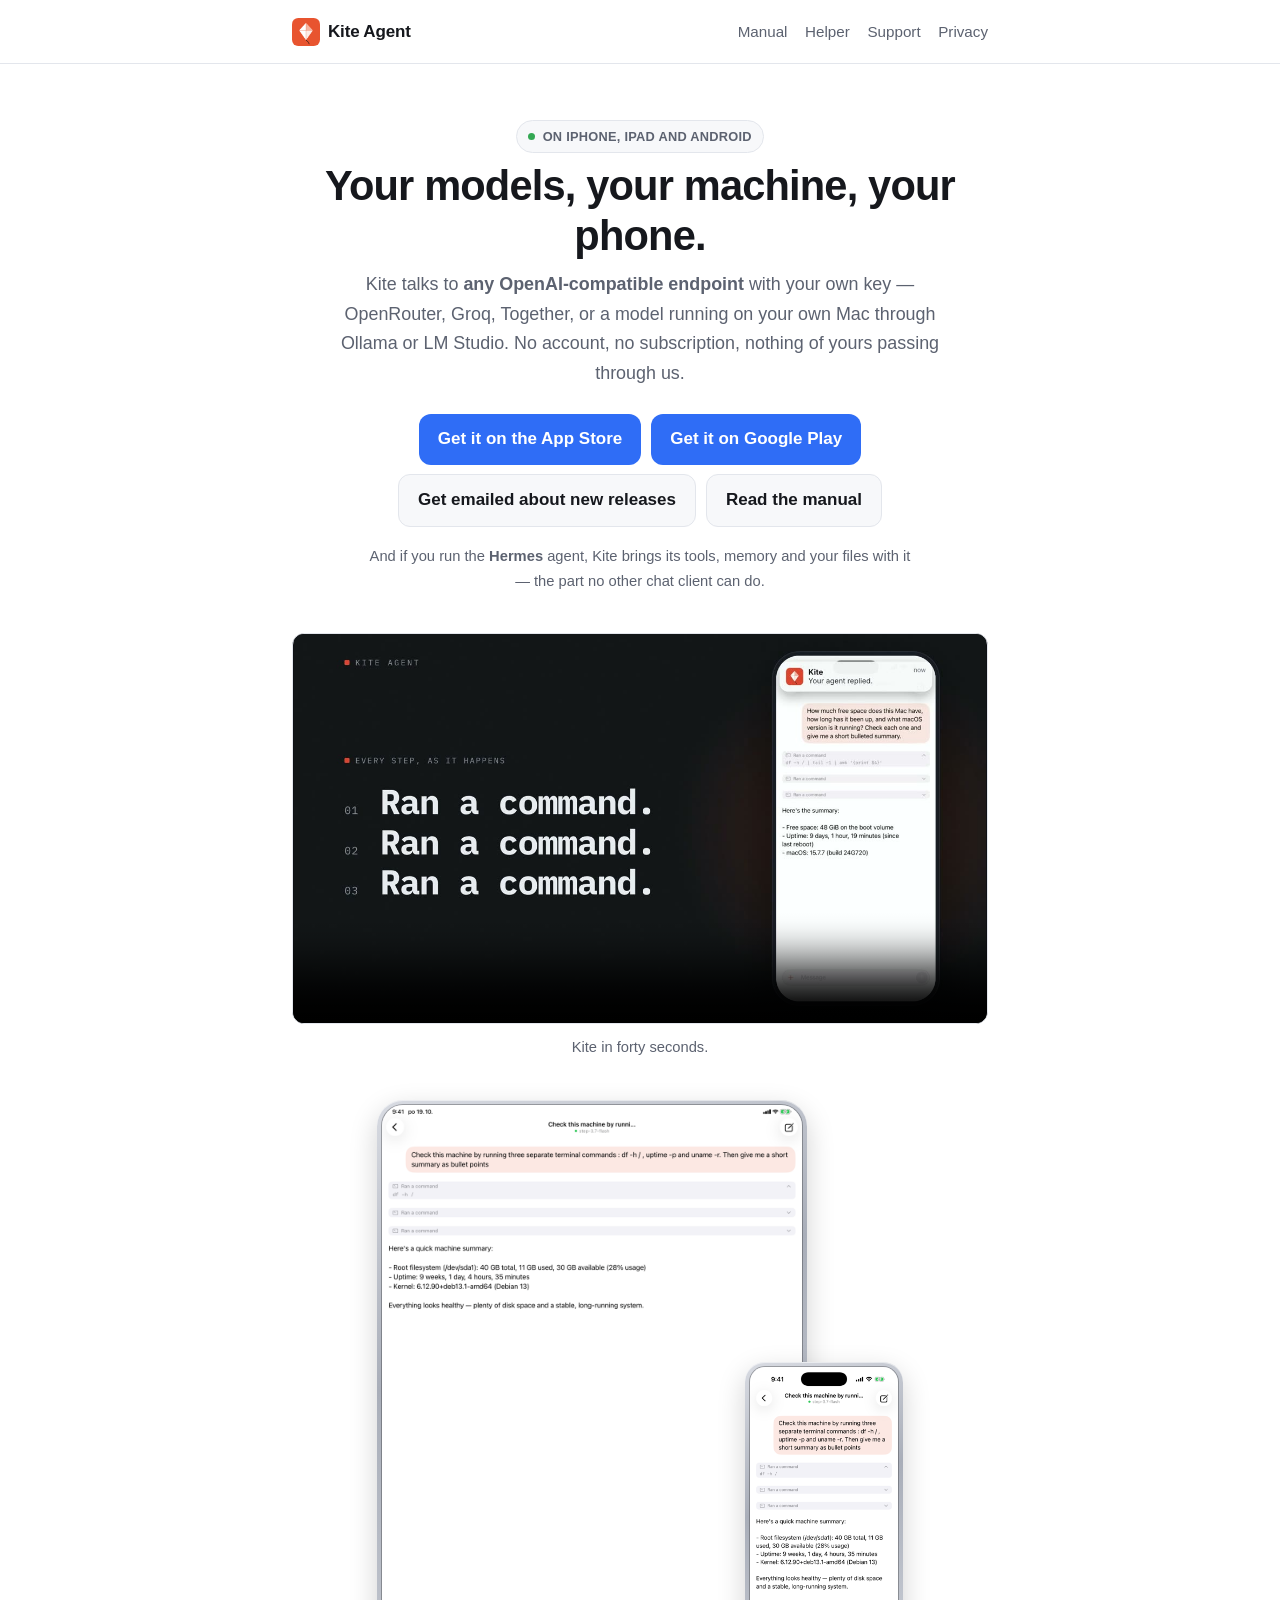
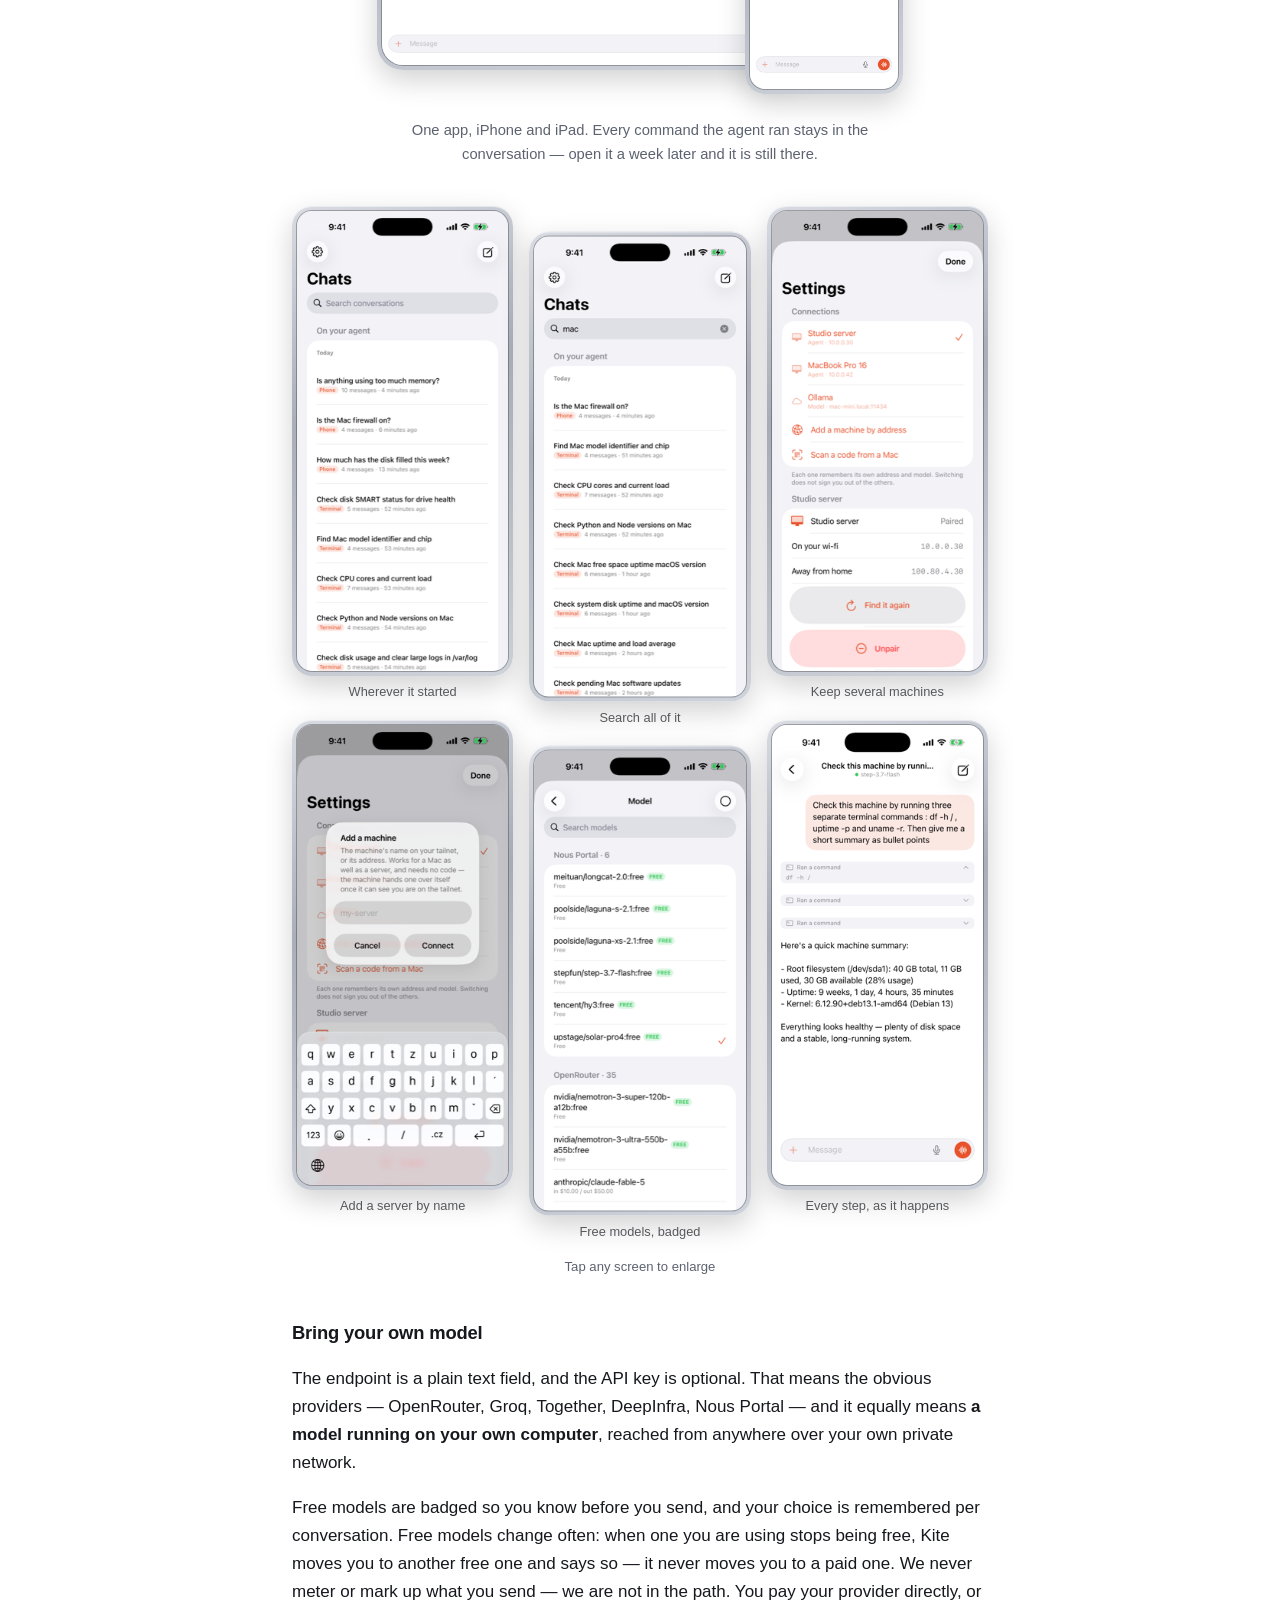
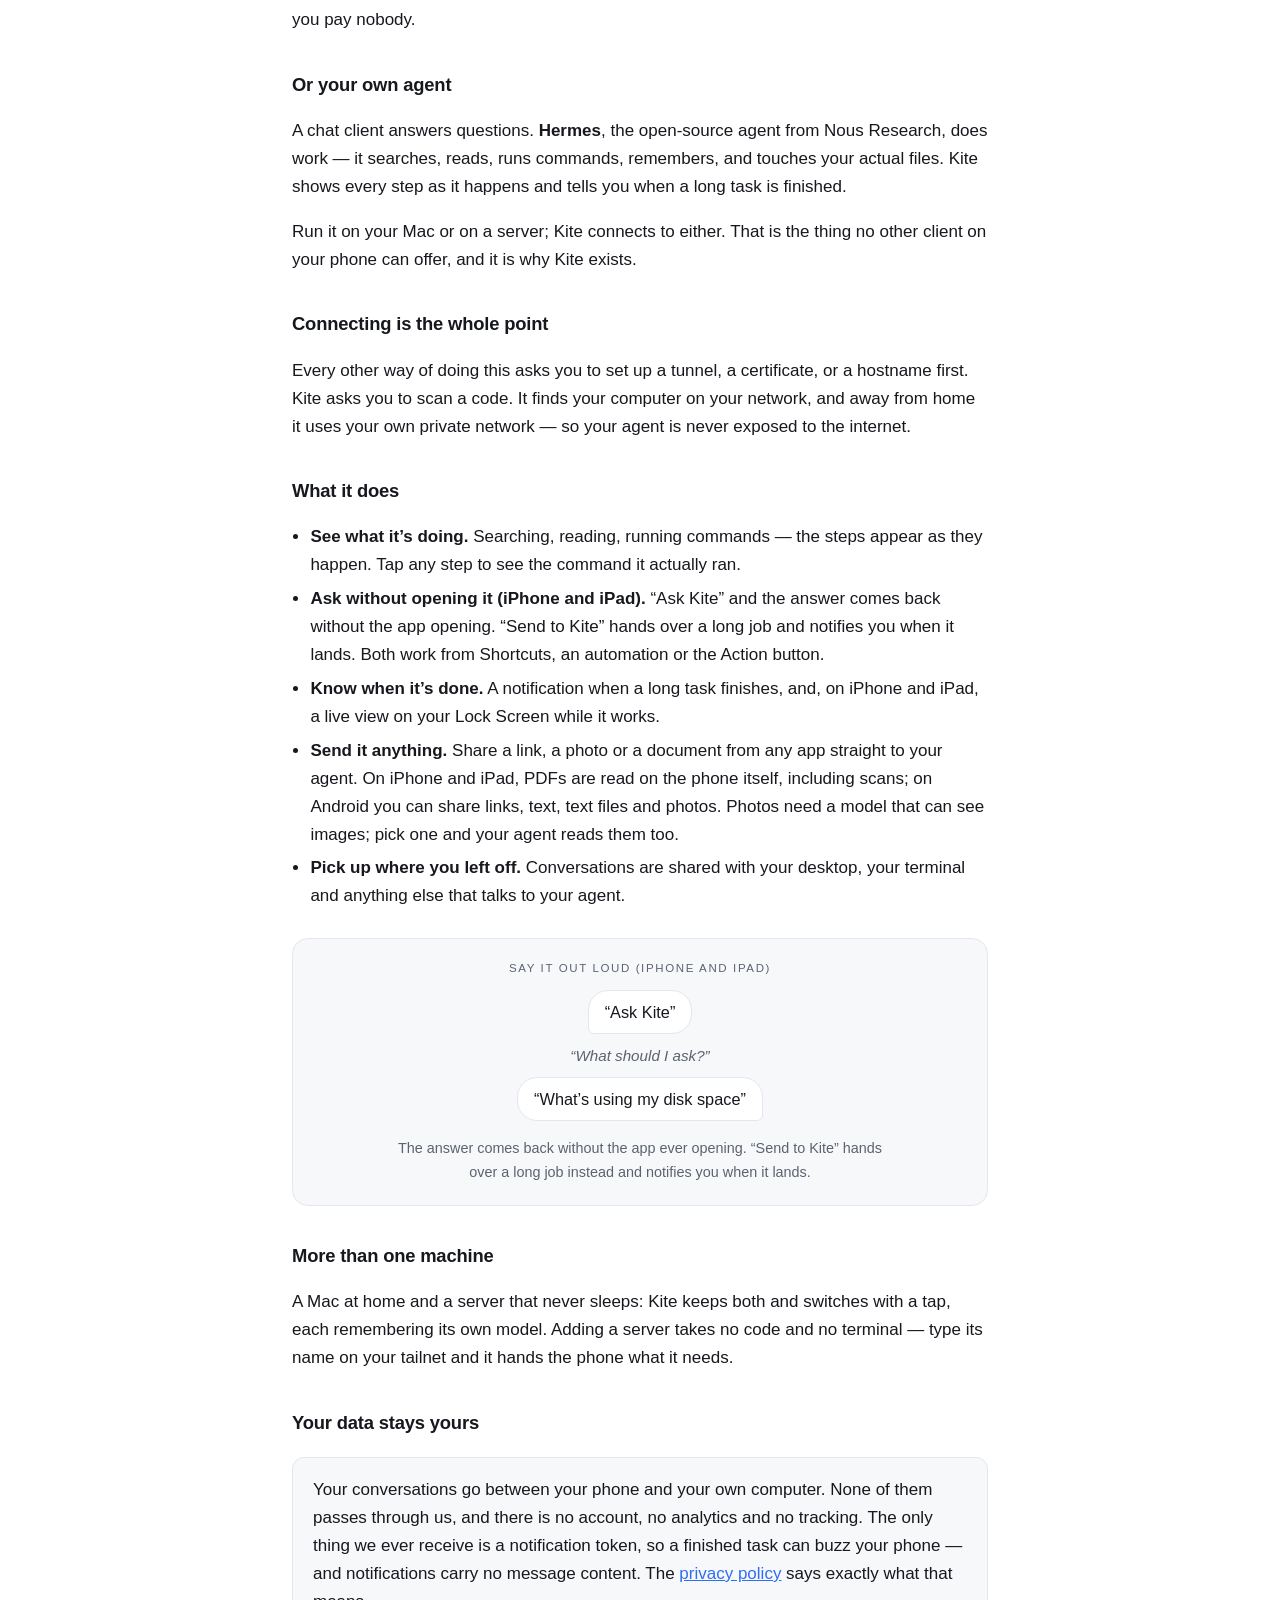
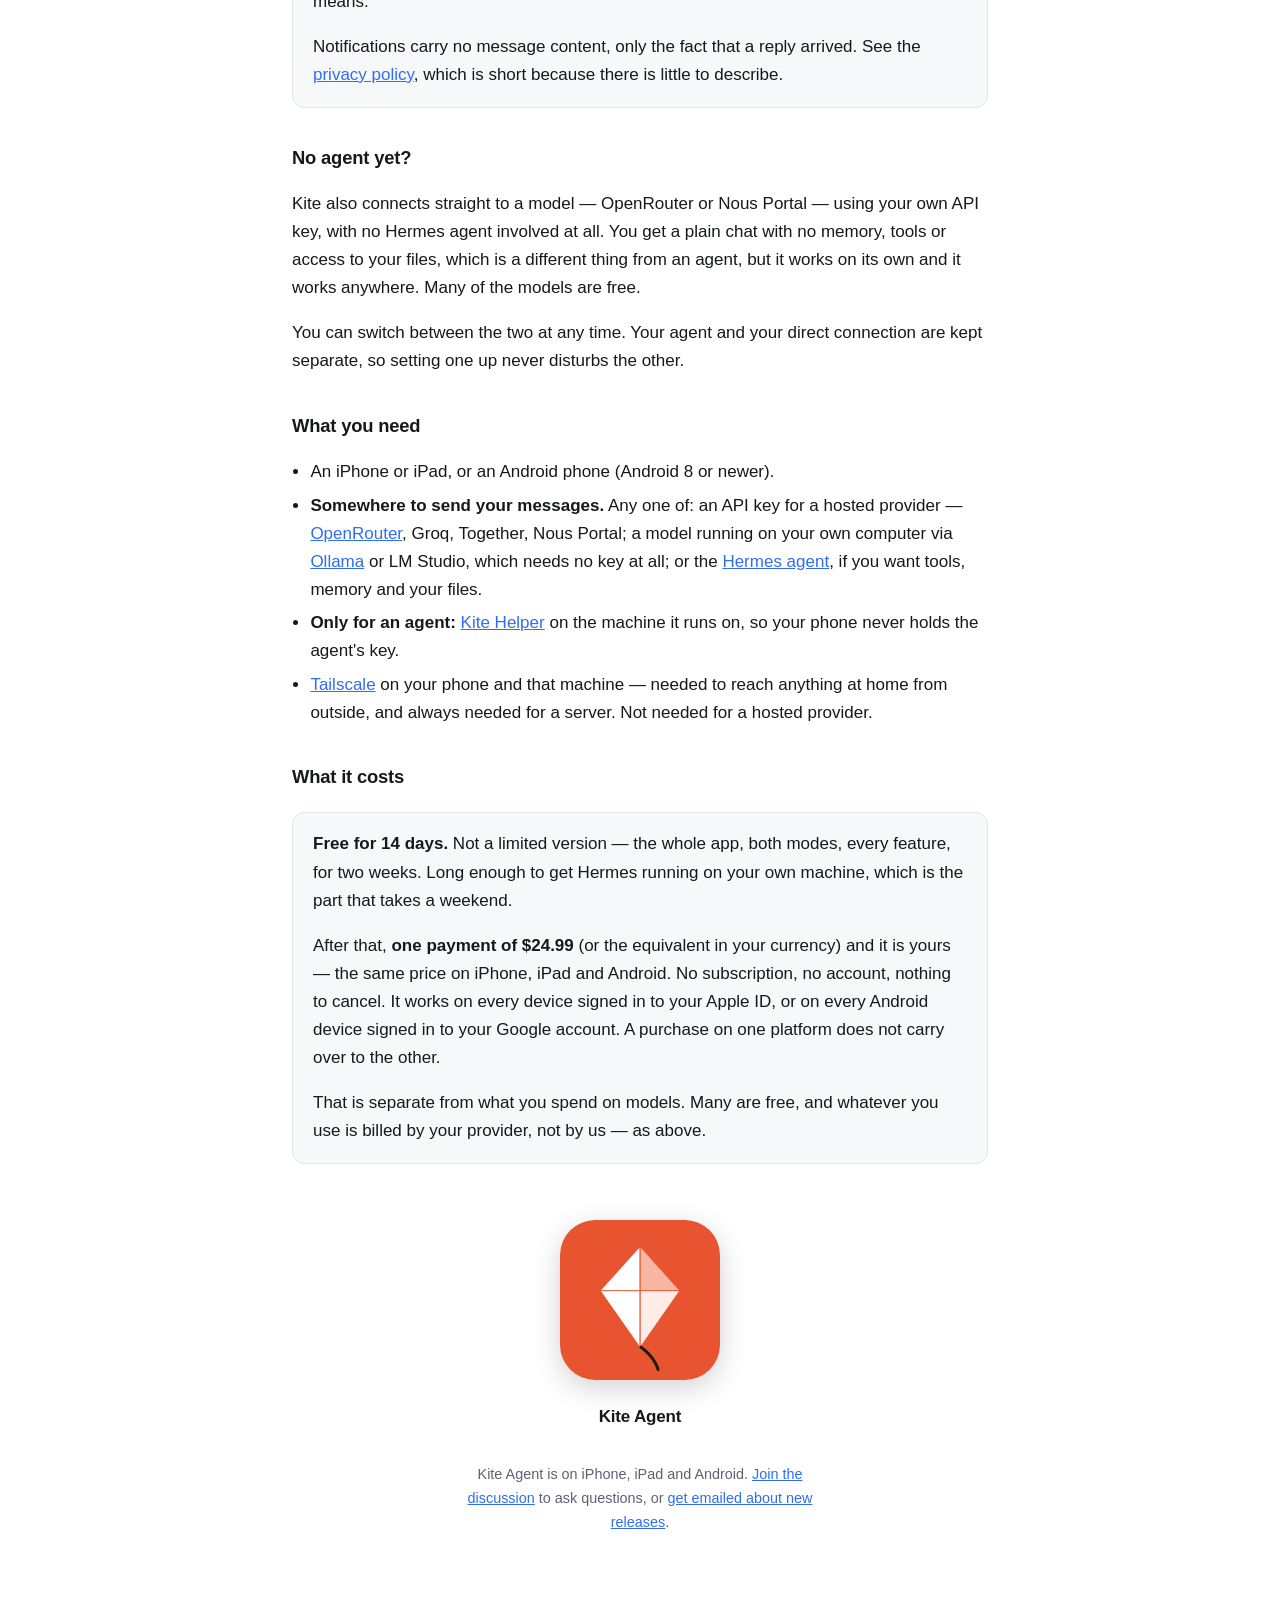
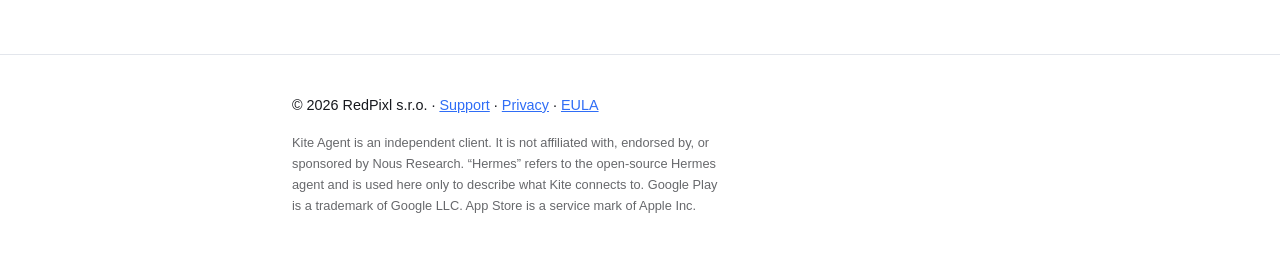
==== commit 753b528b: "Add an End-User License Agreement for the Kite Agent app New eula.html: license grant, explicit no-r" ====
--- a/index.html
+++ b/index.html
@@ -276,7 +276,7 @@
 
 
 <footer><div class="wrap">
-<p>© 2026 RedPixl s.r.o. · <a href="/support.html">Support</a> · <a href="/privacy.html">Privacy</a></p>
+<p>© 2026 RedPixl s.r.o. · <a href="/support.html">Support</a> · <a href="/privacy.html">Privacy</a> · <a href="/eula.html">EULA</a></p>
 <p class="fineprint">Kite Agent is an independent client. It is not affiliated with, endorsed by, or sponsored by Nous Research. “Hermes” refers to the open-source Hermes agent and is used here only to describe what Kite connects to. Google Play is a trademark of Google LLC. App Store is a service mark of Apple Inc.</p>
 </div></footer>
 <!-- Cloudflare Web Analytics — cookieless, no cross-site tracking. See /privacy.html -->
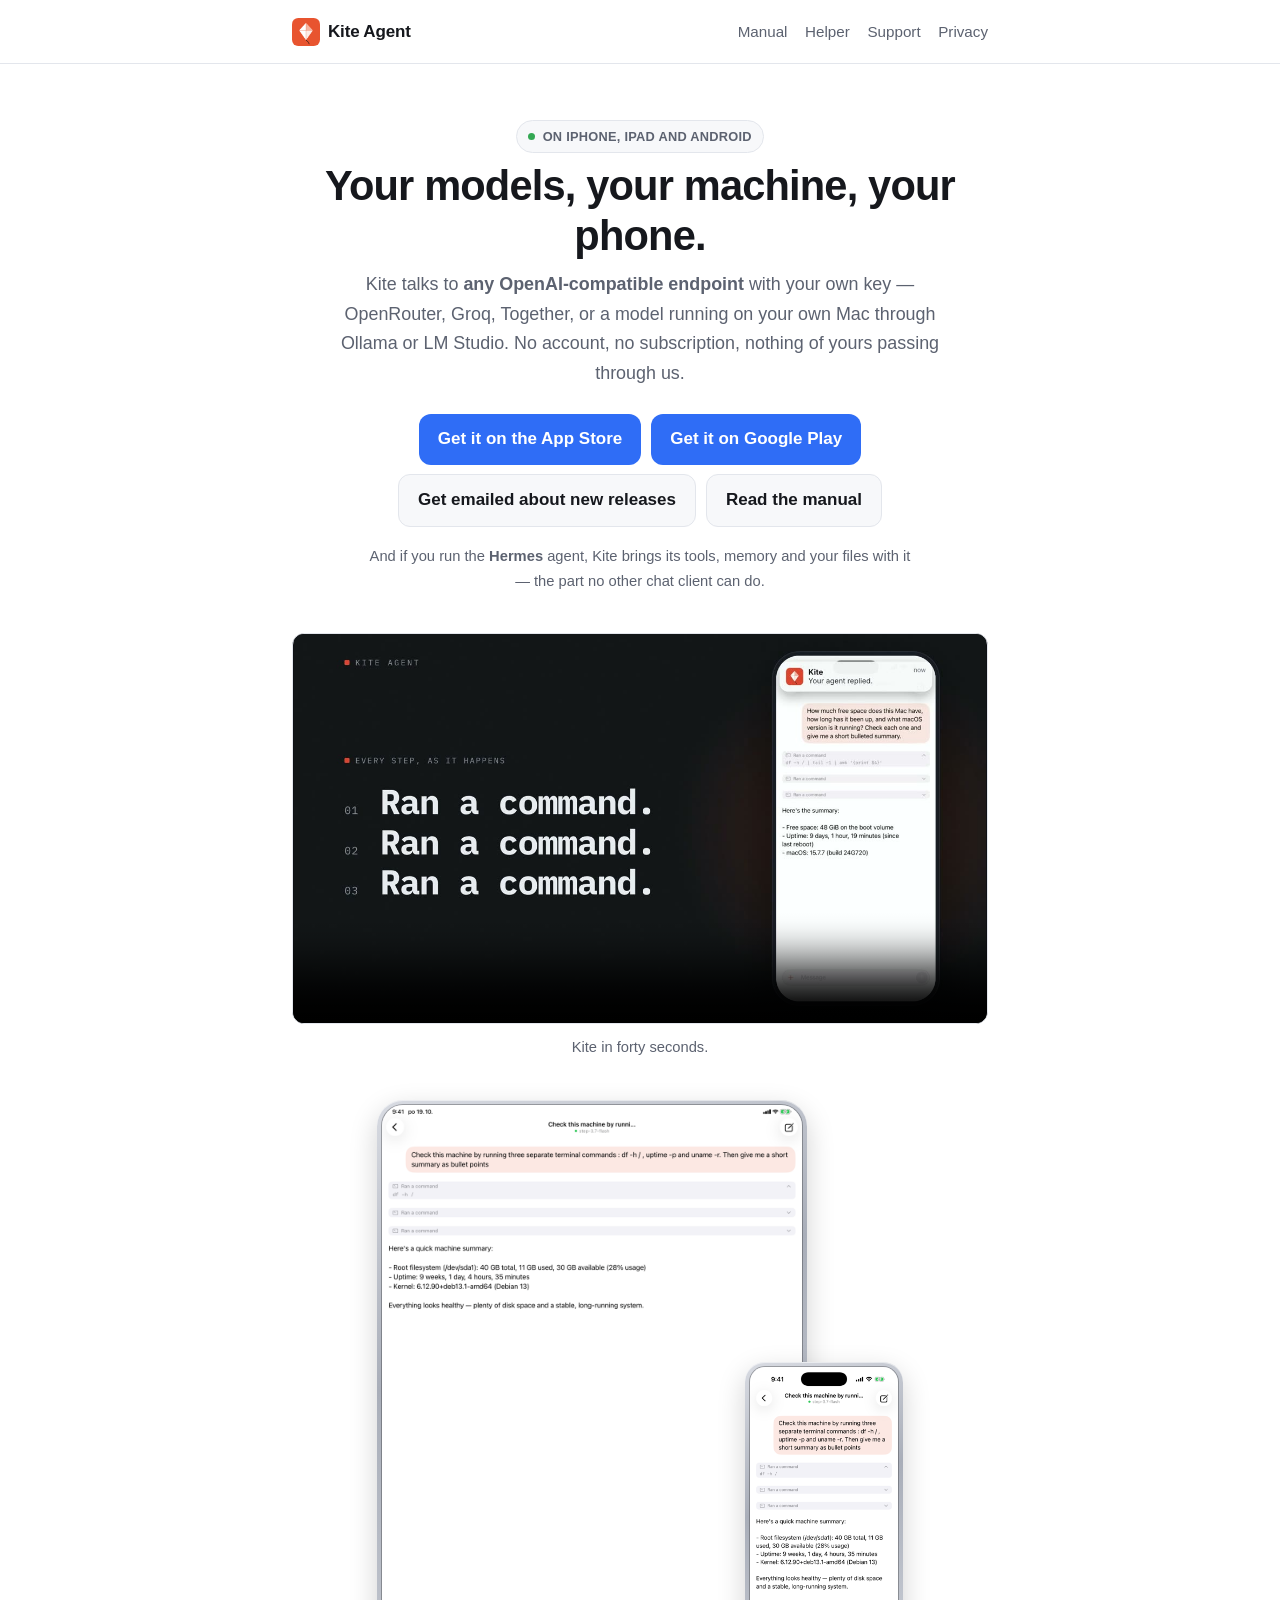
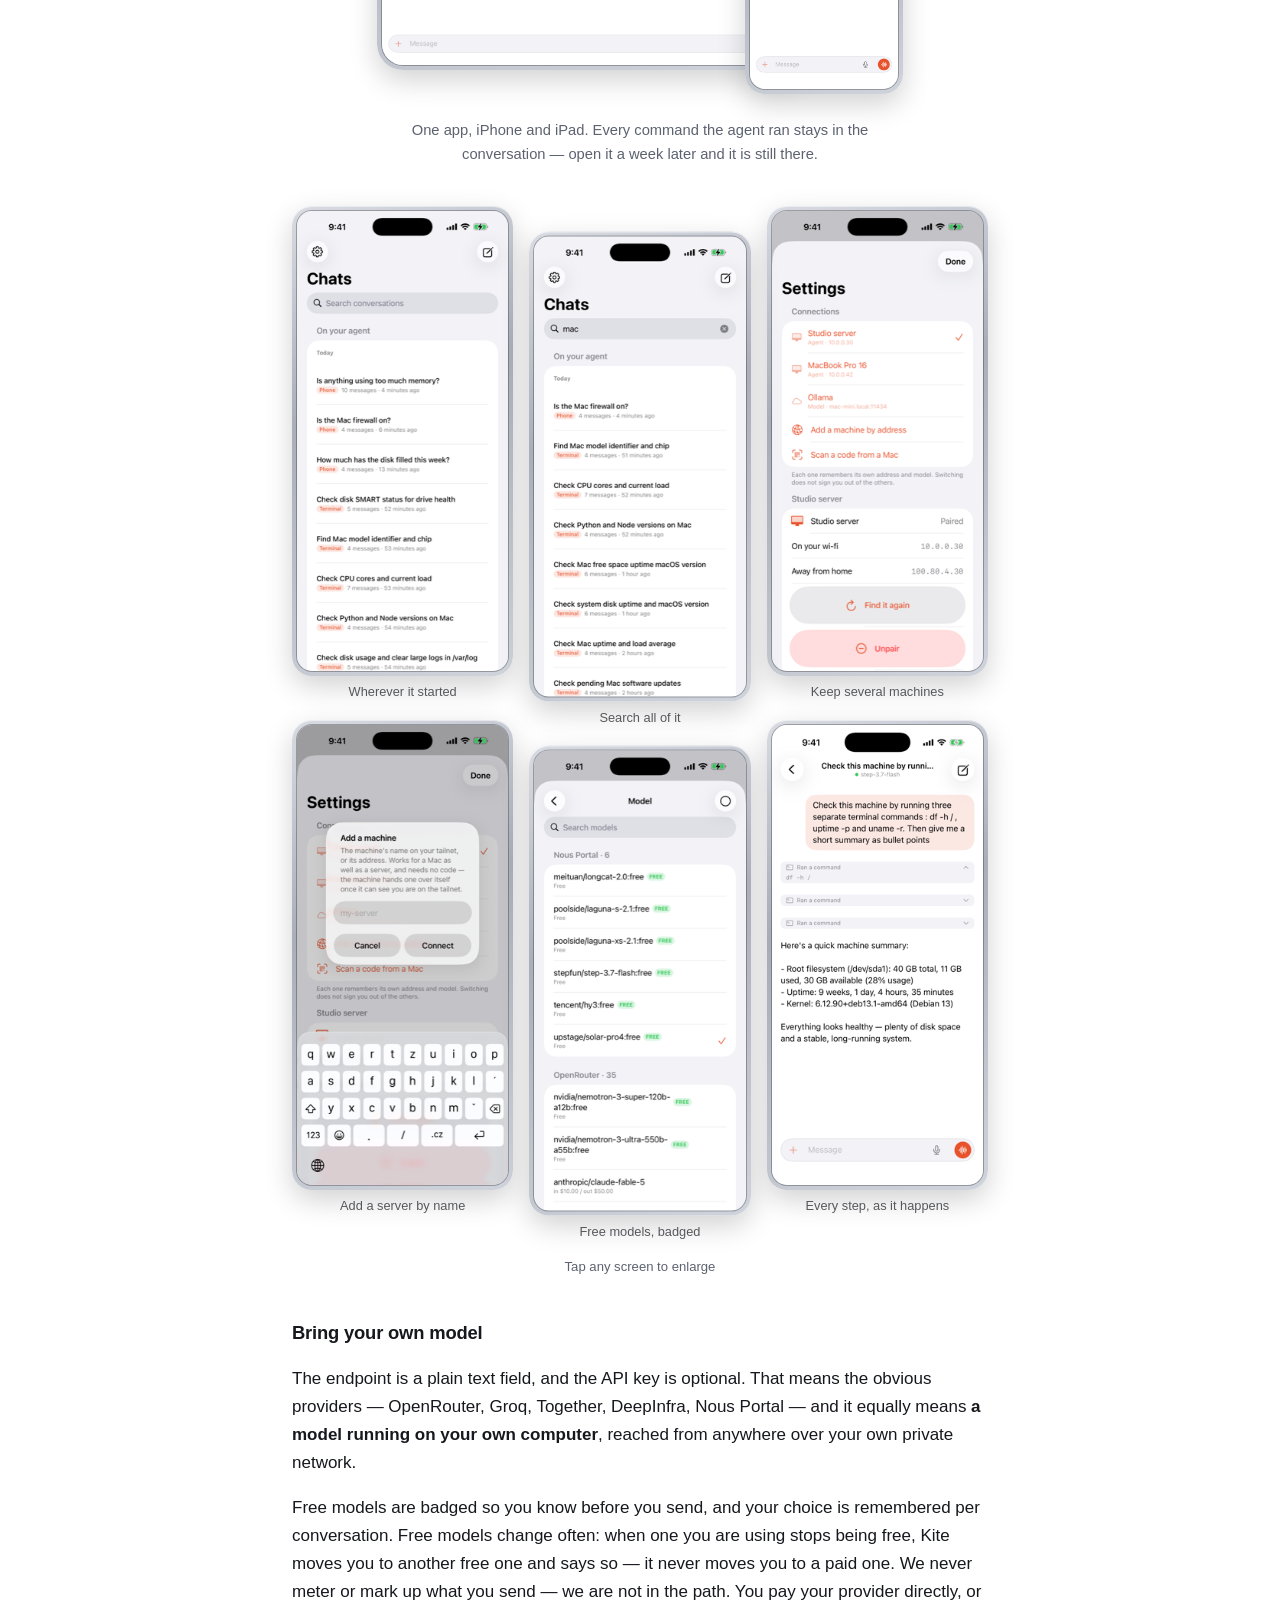
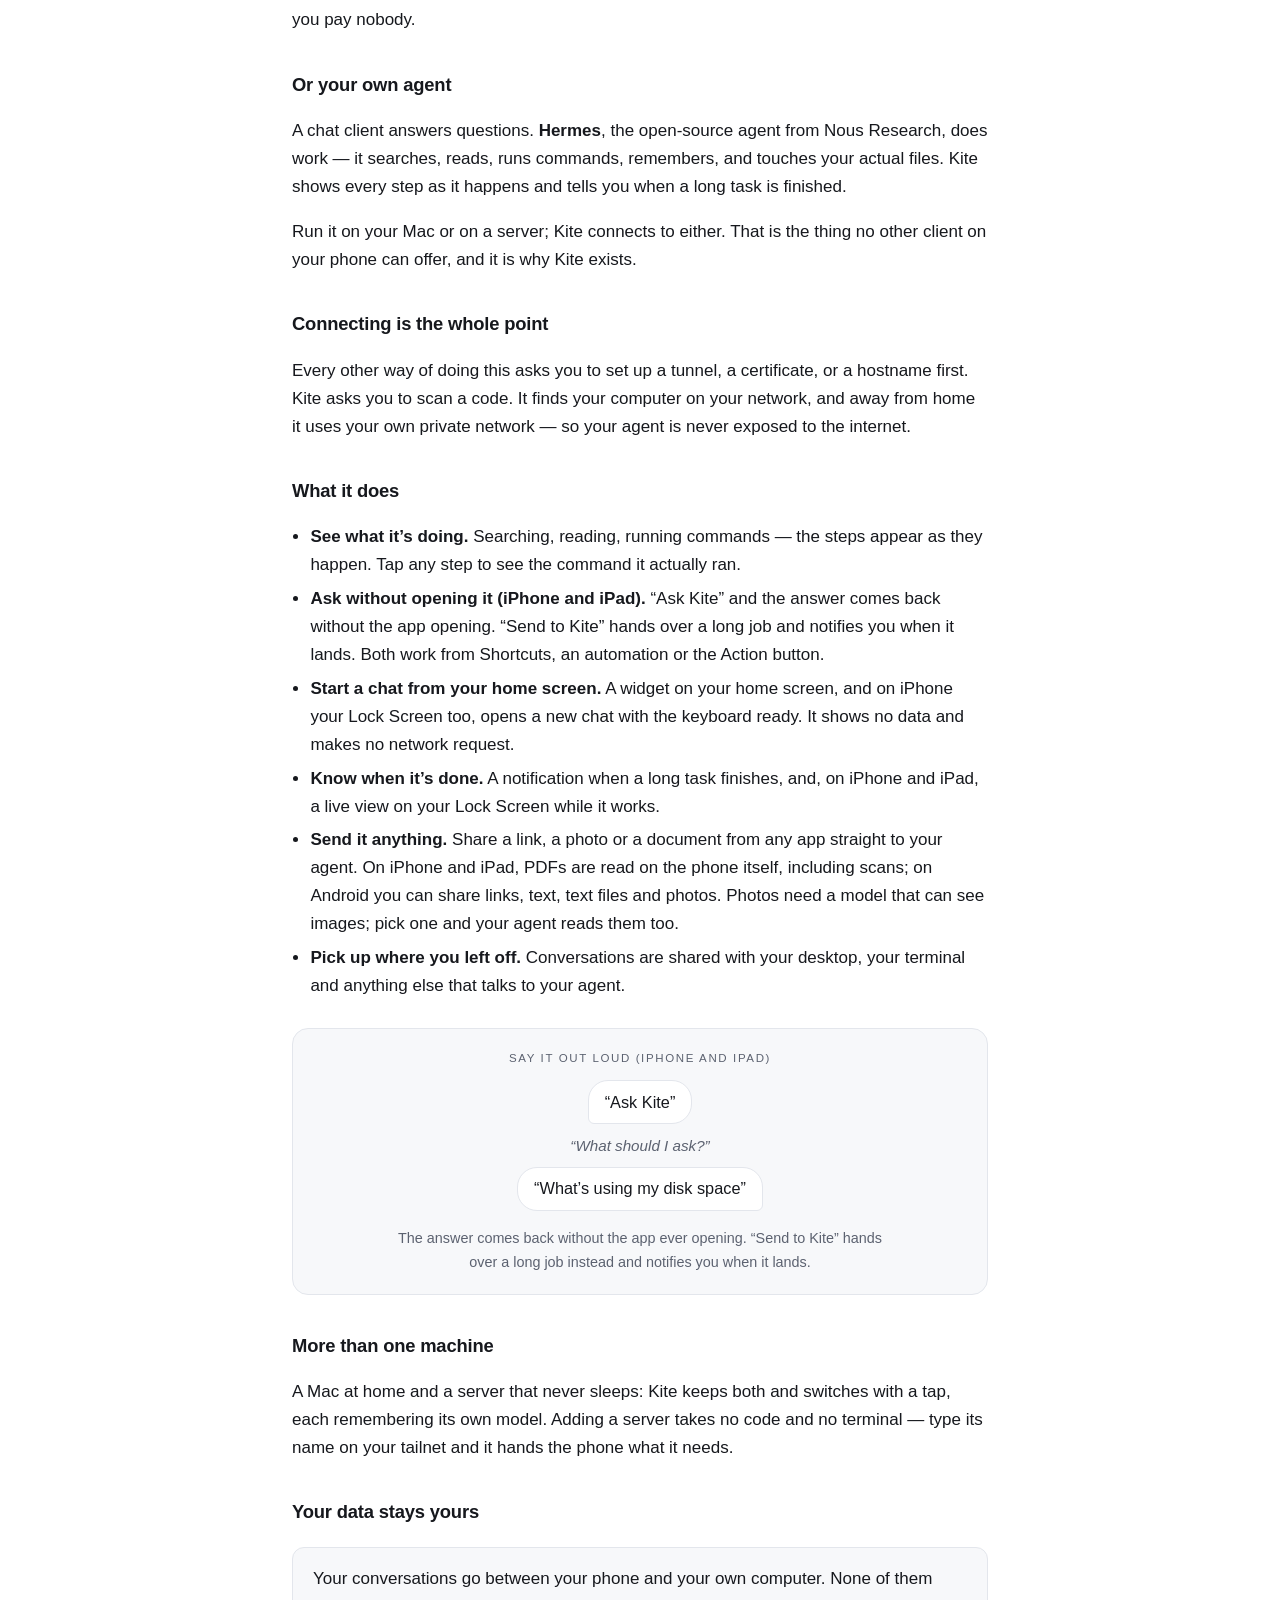
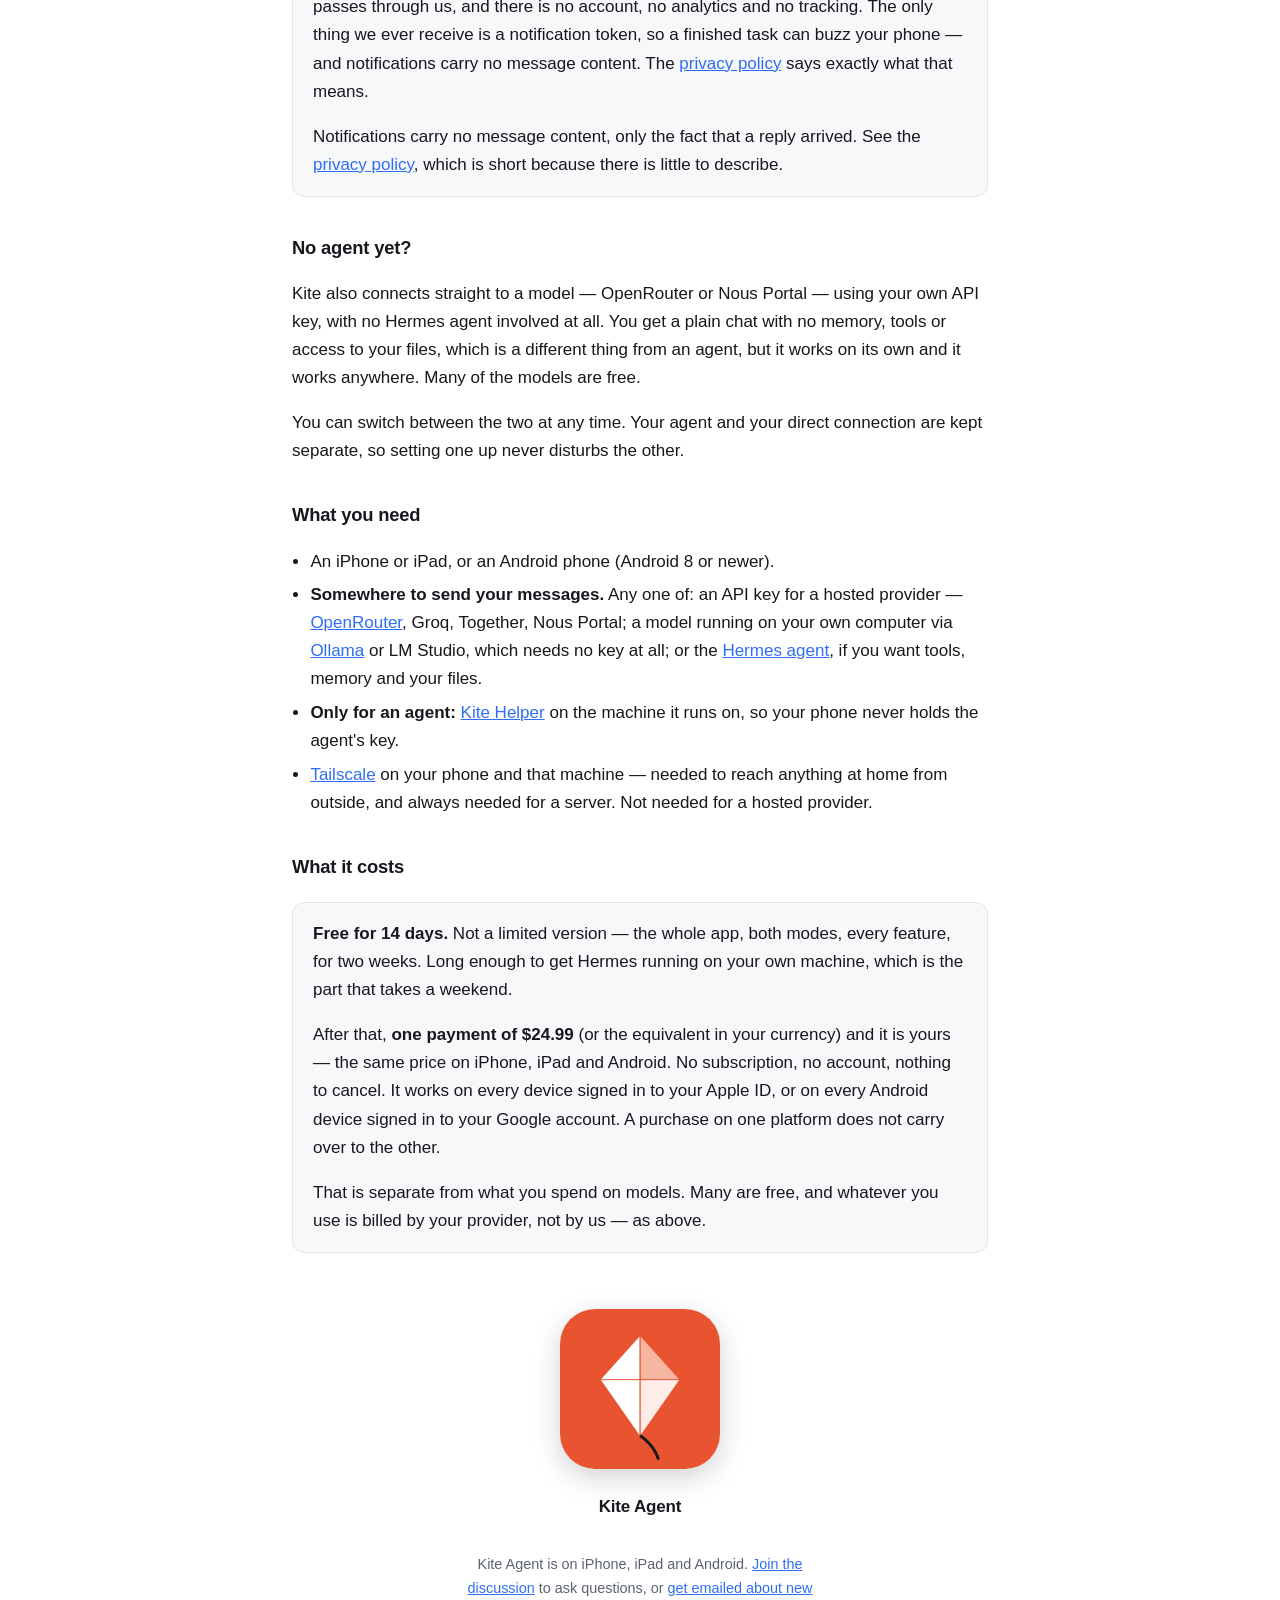
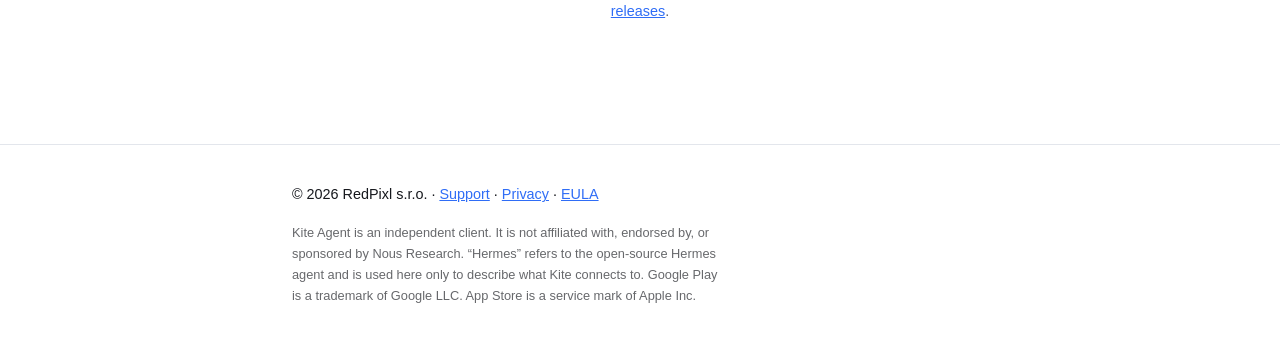
==== commit d73903f5: "Mention the Ask widget on the home page and in the manual A new bullet in What it does and a short m" ====
--- a/index.html
+++ b/index.html
@@ -147,6 +147,7 @@
 <ul>
   <li><strong>See what it’s doing.</strong> Searching, reading, running commands — the steps appear as they happen. Tap any step to see the command it actually ran.</li>
   <li><strong>Ask without opening it (iPhone and iPad).</strong> “Ask Kite” and the answer comes back without the app opening. “Send to Kite” hands over a long job and notifies you when it lands. Both work from Shortcuts, an automation or the Action button.</li>
+  <li><strong>Start a chat from your home screen.</strong> A widget on your home screen, and on iPhone your Lock Screen too, opens a new chat with the keyboard ready. It shows no data and makes no network request.</li>
   <li><strong>Know when it’s done.</strong> A notification when a long task finishes, and, on iPhone and iPad, a live view on your Lock Screen while it works.</li>
   <li><strong>Send it anything.</strong> Share a link, a photo or a document from any app straight to your agent. On iPhone and iPad, PDFs are read on the phone itself, including scans; on Android you can share links, text, text files and photos. Photos need a model that can see images; pick one and your agent reads them too.</li>
   <li><strong>Pick up where you left off.</strong> Conversations are shared with your desktop, your terminal and anything else that talks to your agent.</li>
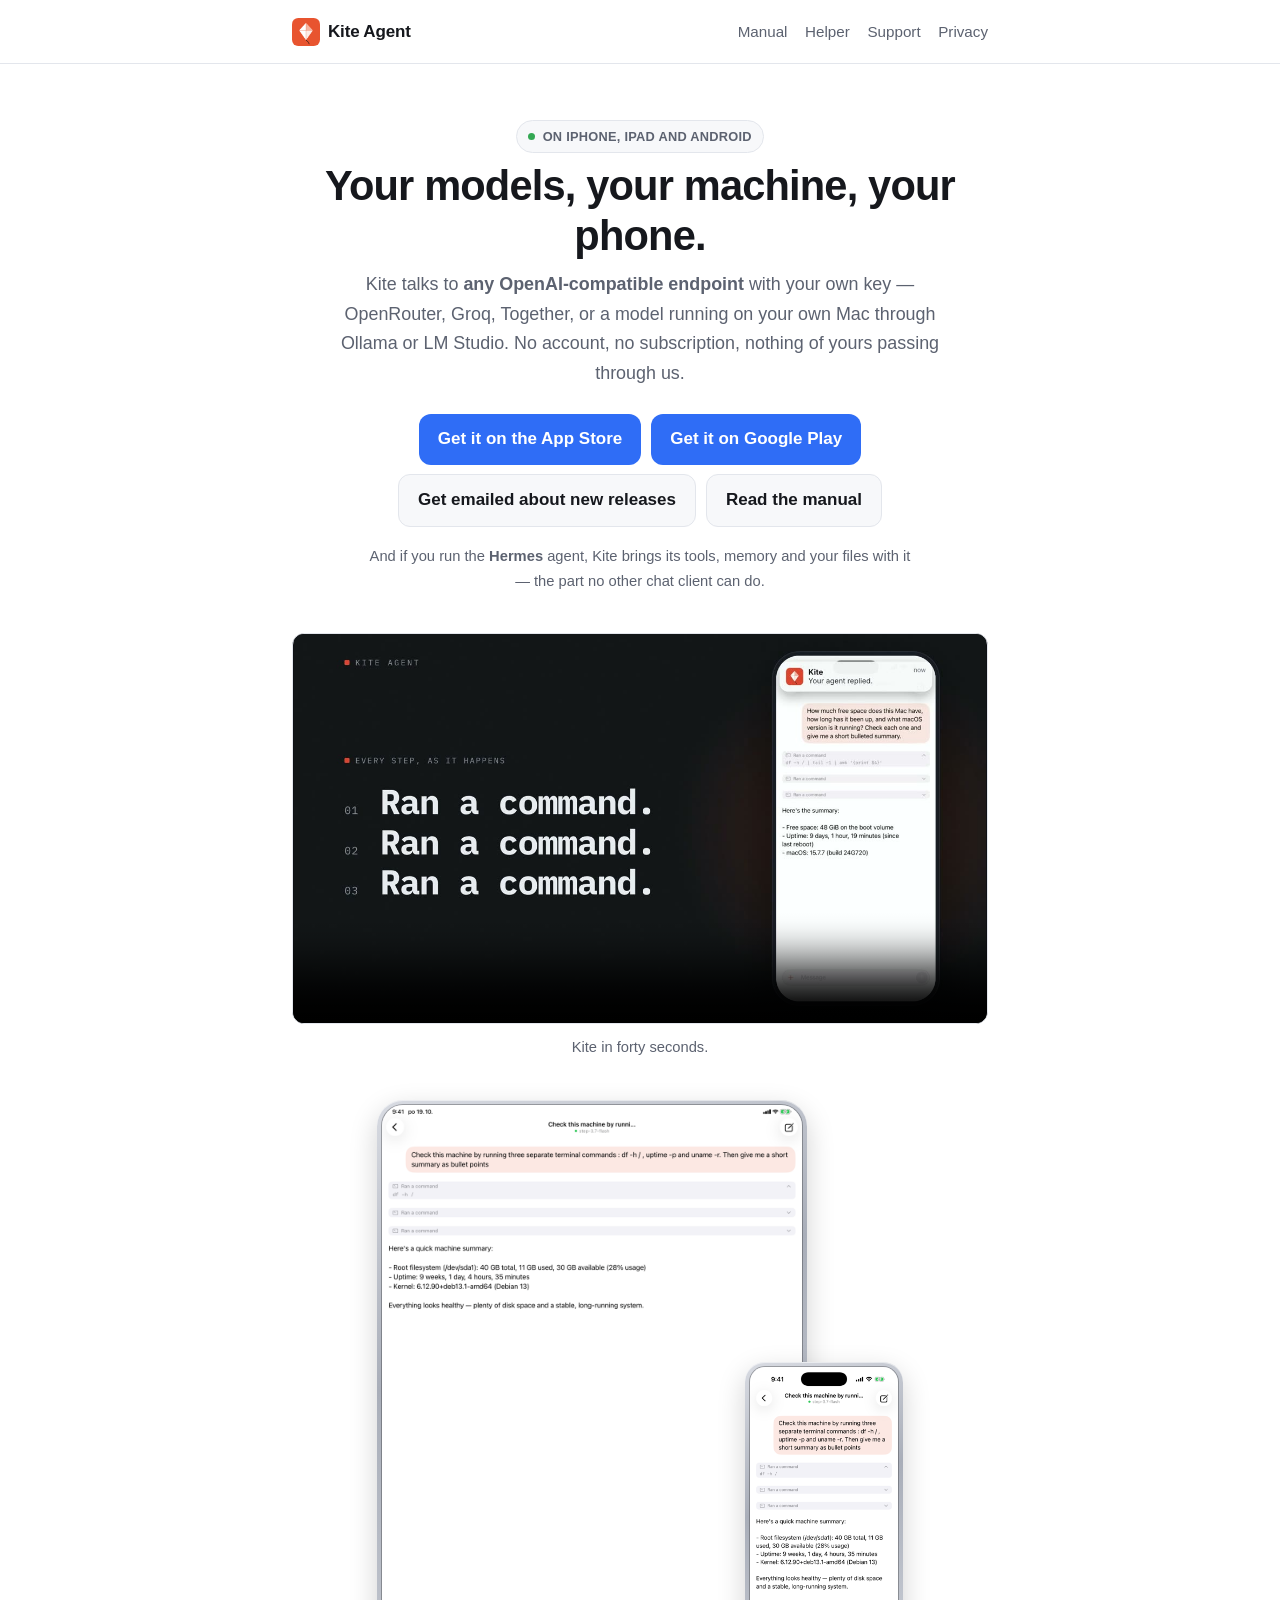
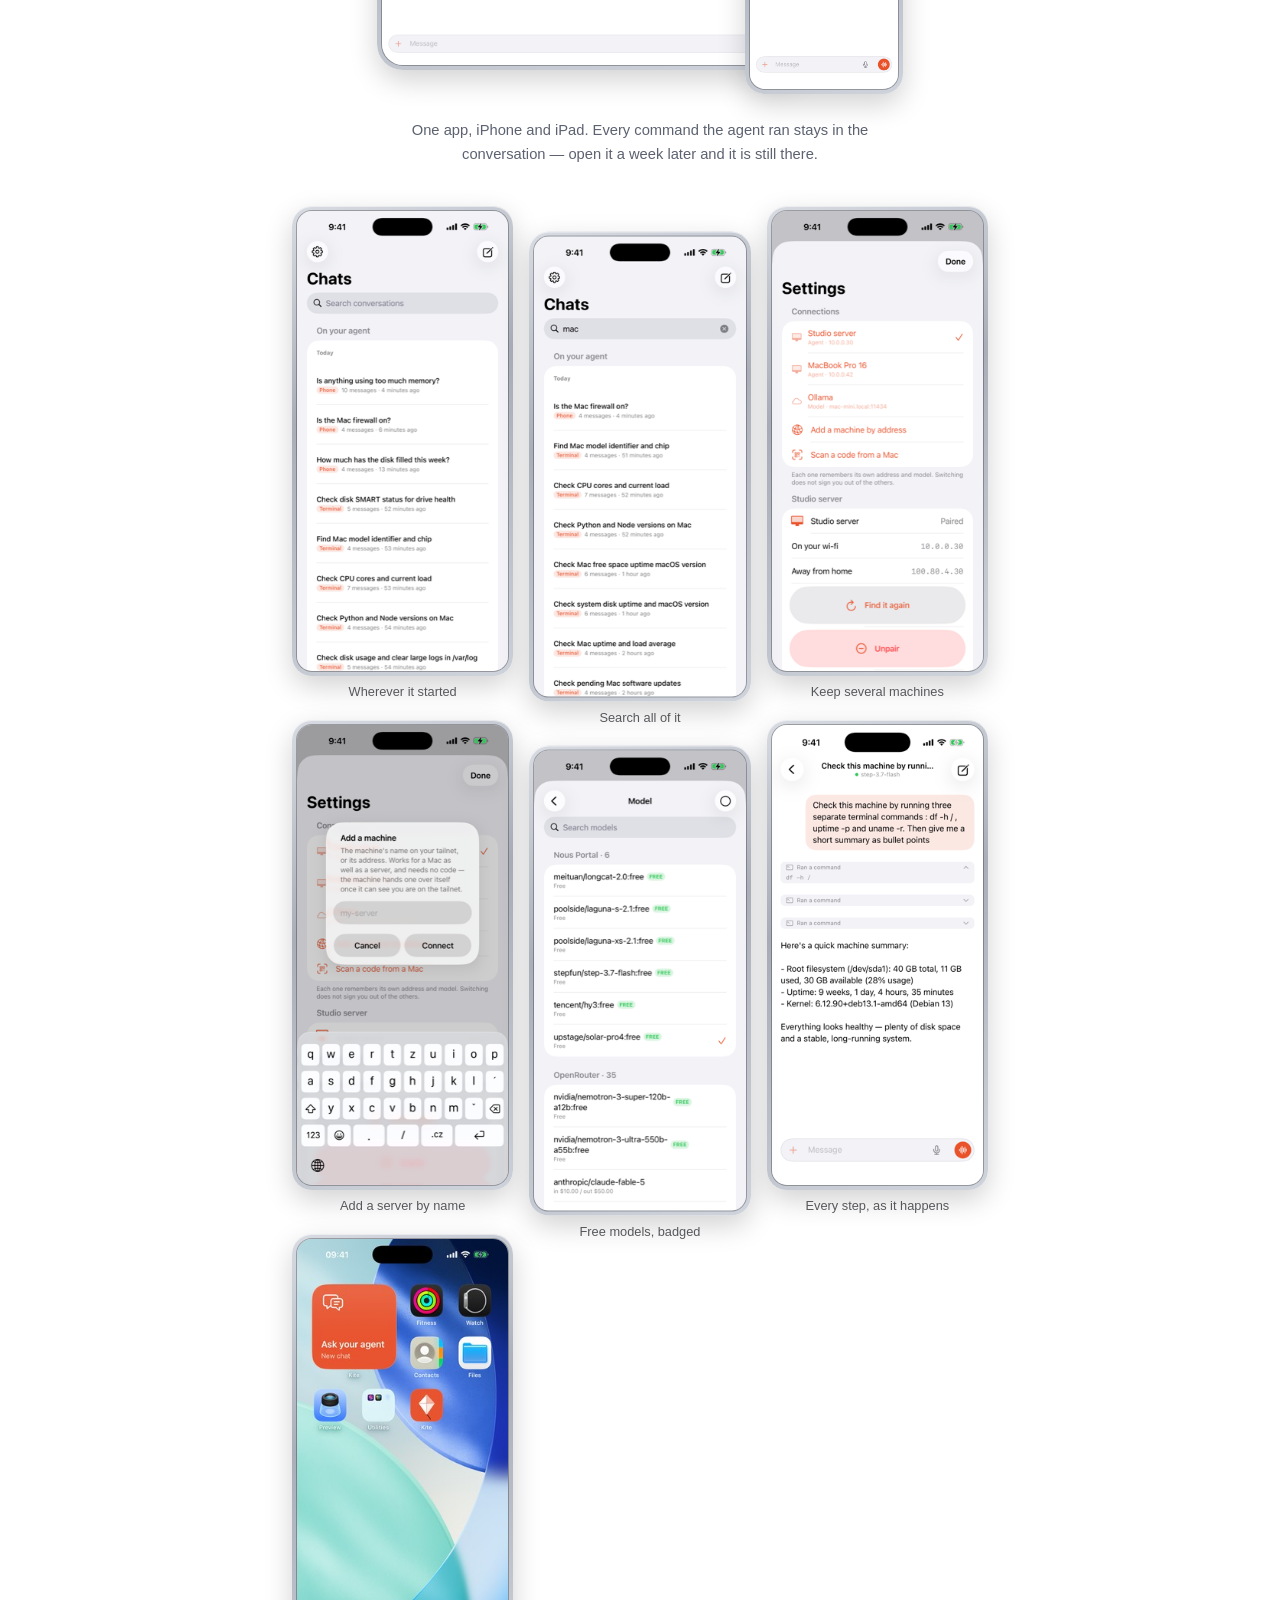
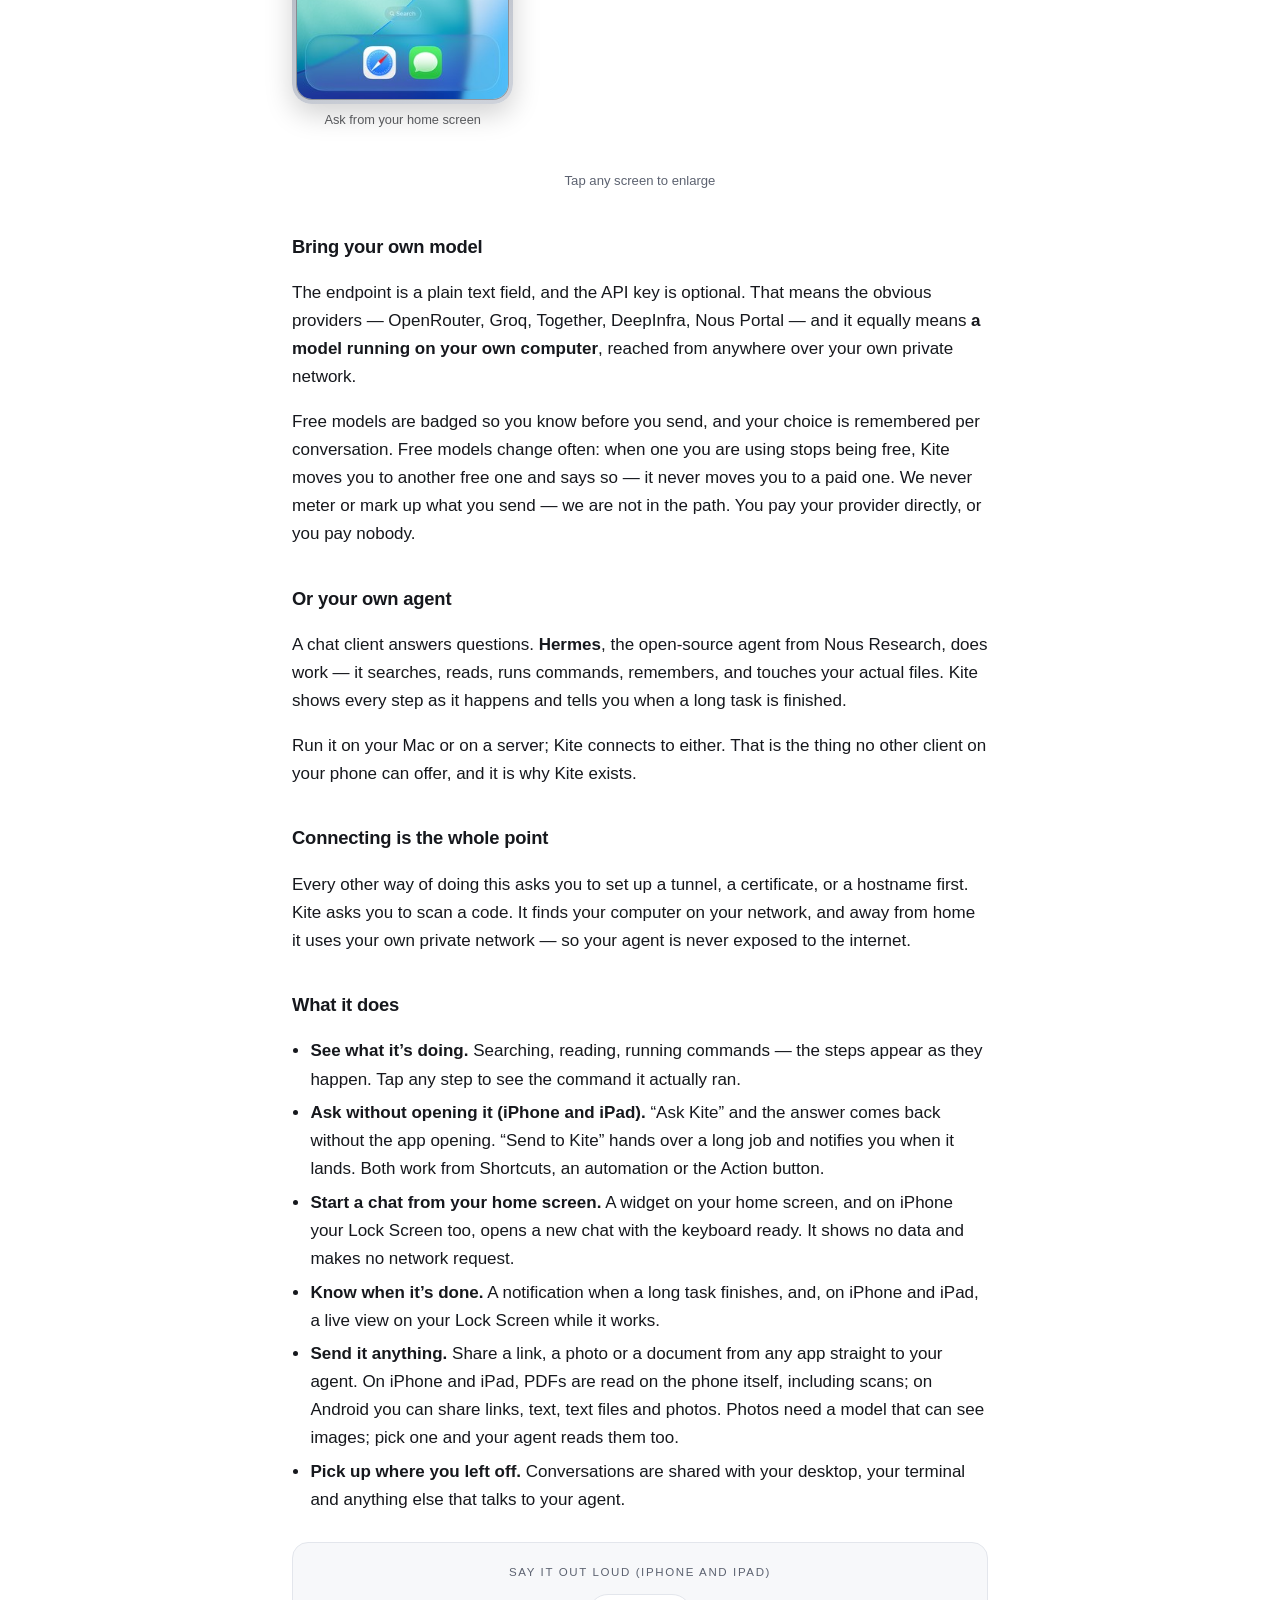
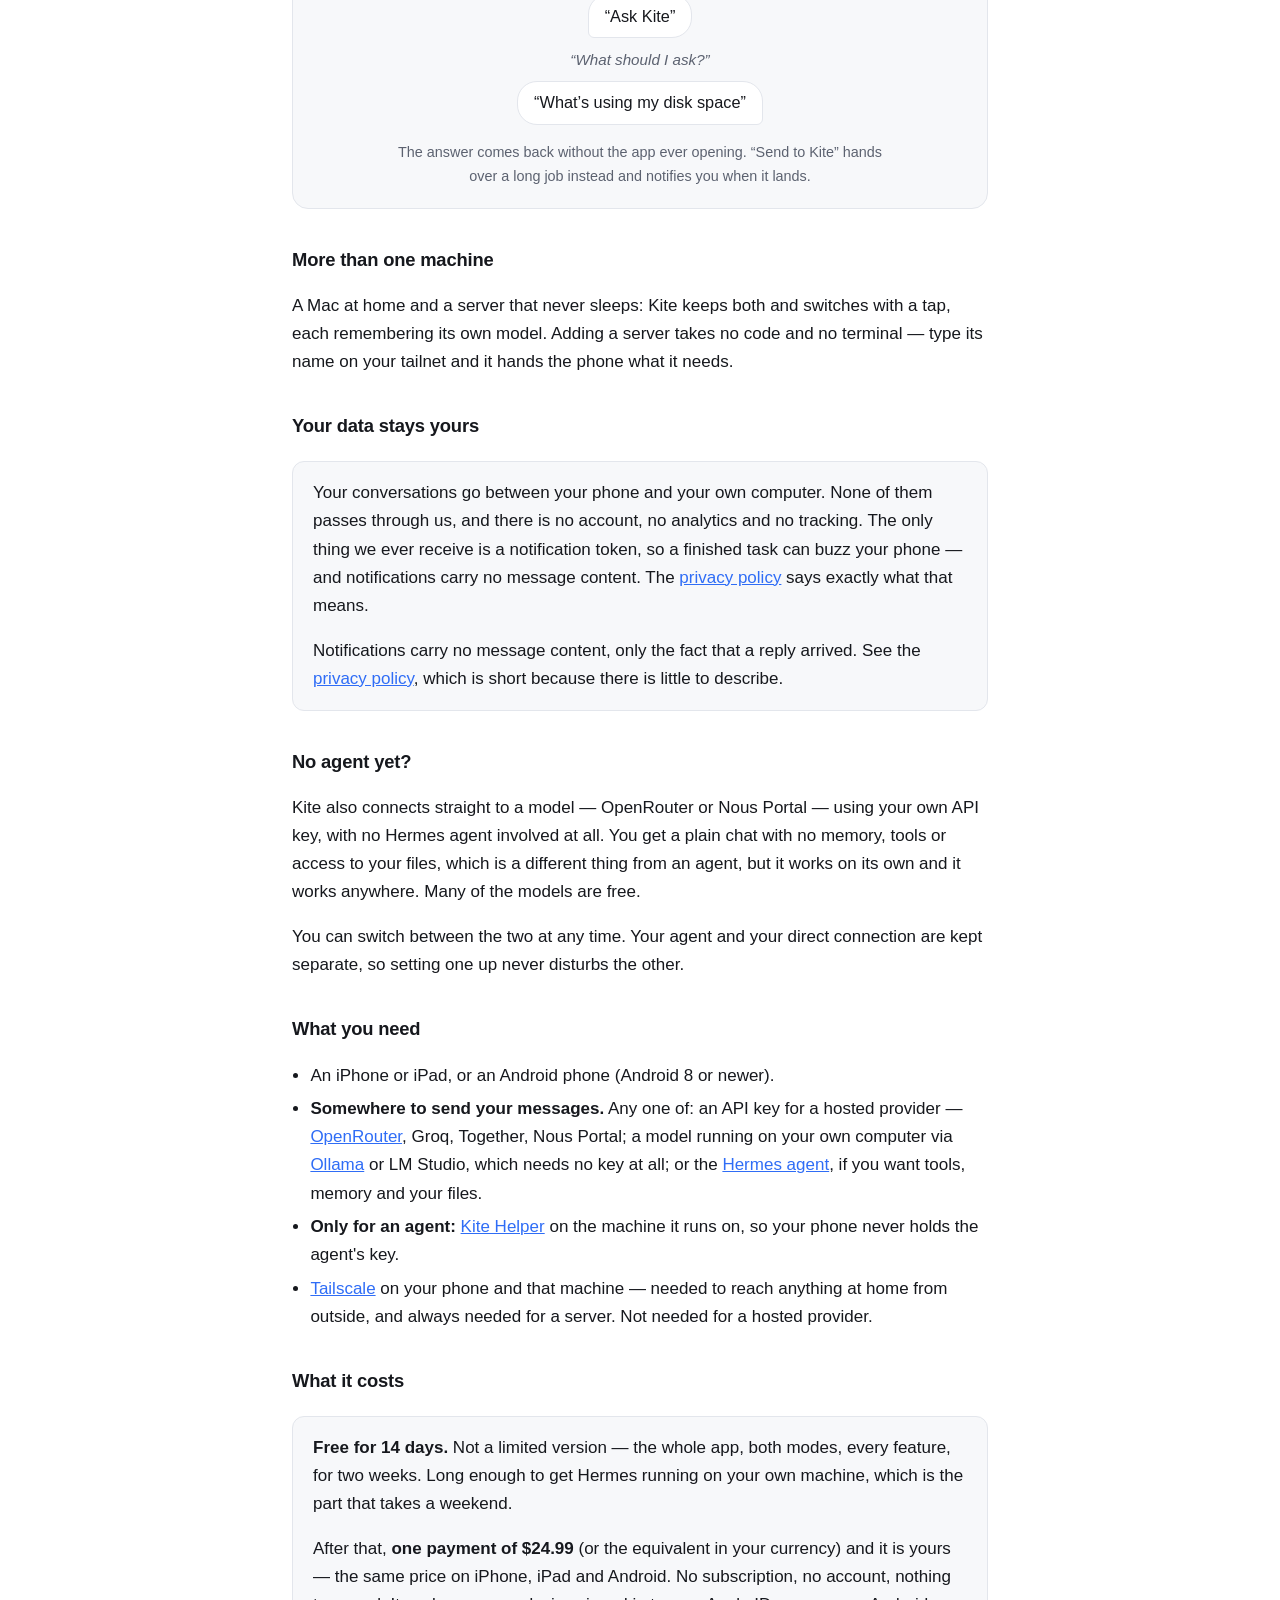
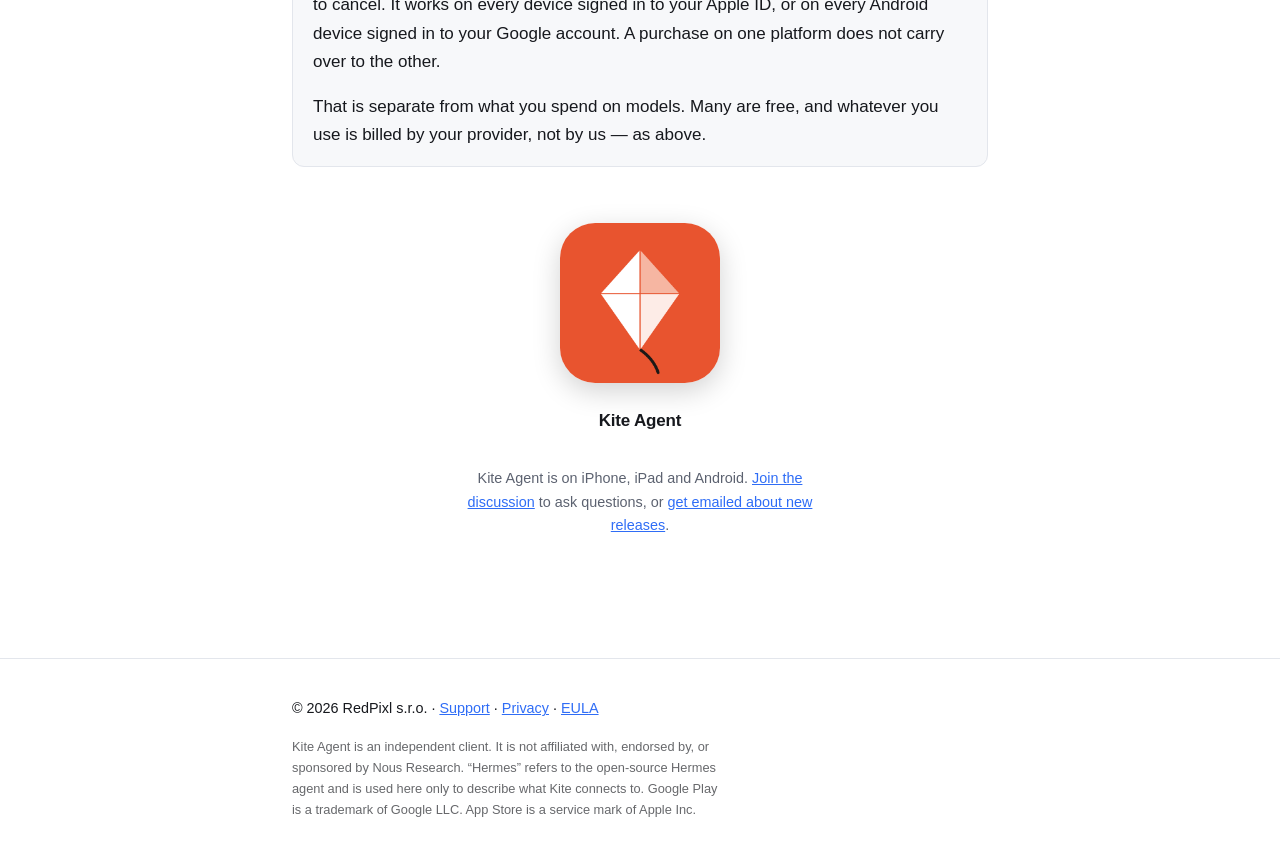
==== commit b3c5082a: "Gallery: a screenshot of the Ask widget on the iPhone Home Screen A seventh tile with a 276x600 thum" ====
--- a/index.html
+++ b/index.html
@@ -129,6 +129,10 @@
     <a class="shot device" href="/screens/full/tools.png" data-caption="Every command, kept"><img src="/screens/tools.png" alt="A conversation with the agent's commands expanded" width="276" height="600" loading="lazy"></a>
     <figcaption>Every step, as it happens</figcaption>
   </figure>
+  <figure>
+    <a class="shot device" href="/screens/full/widget.jpg" data-caption="A widget that opens a new chat, keyboard ready"><img src="/screens/widget.jpg" alt="The Ask your agent widget on the iPhone Home Screen" width="276" height="600" loading="lazy"></a>
+    <figcaption>Ask from your home screen</figcaption>
+  </figure>
 </div>
 <p class="shots-hint">Tap any screen to enlarge</p>
 
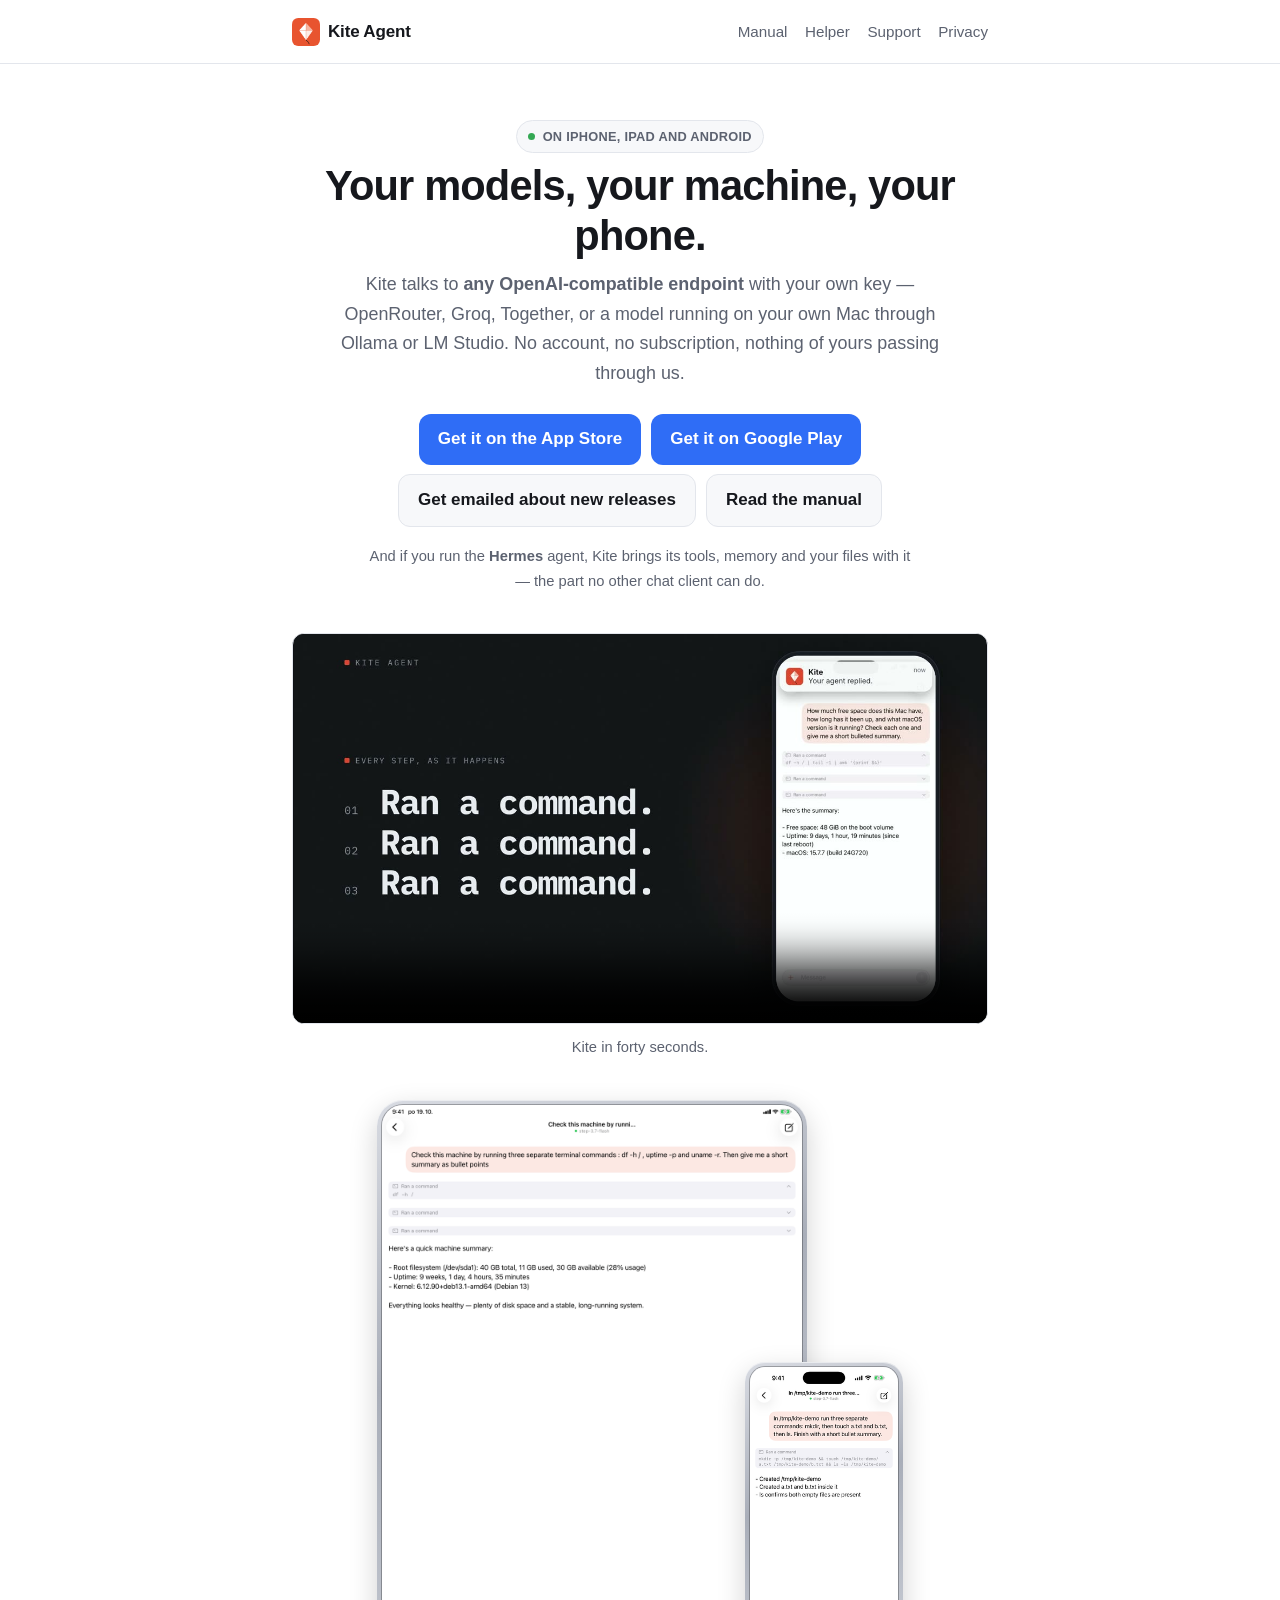
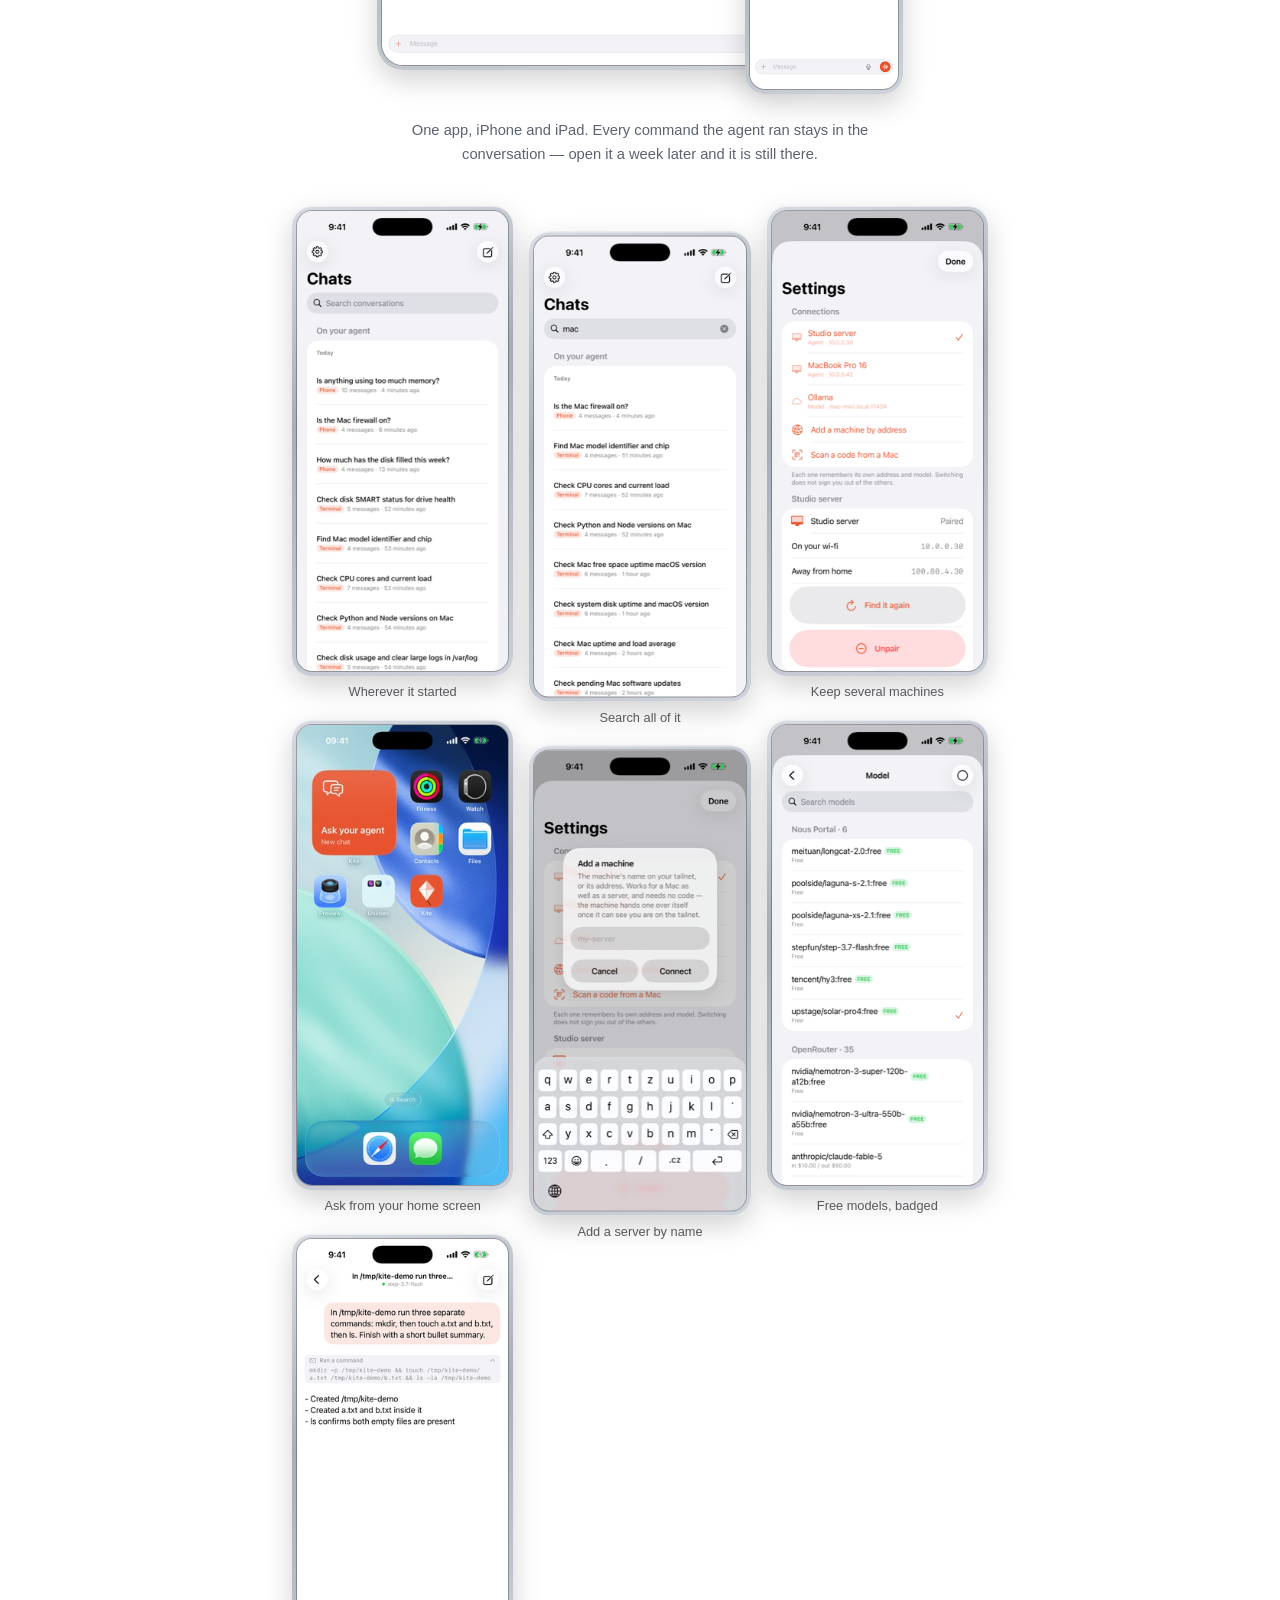
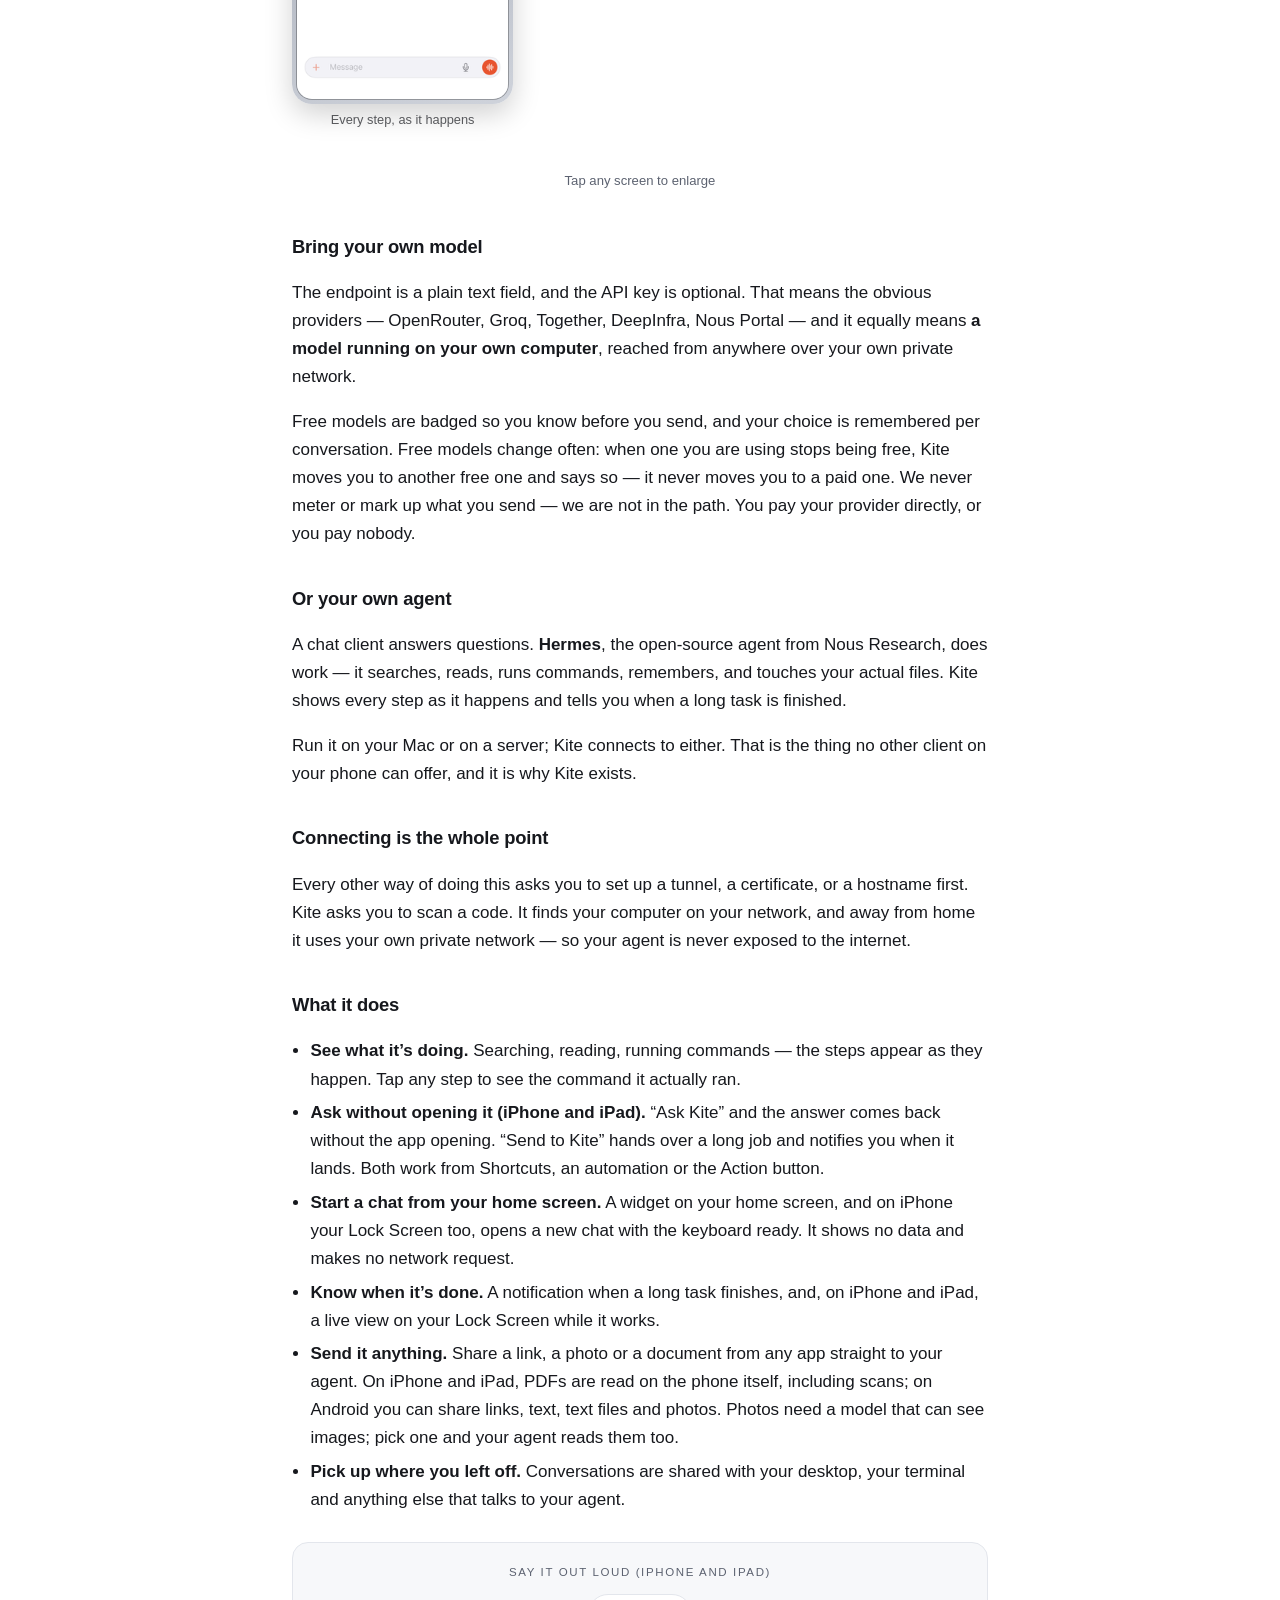
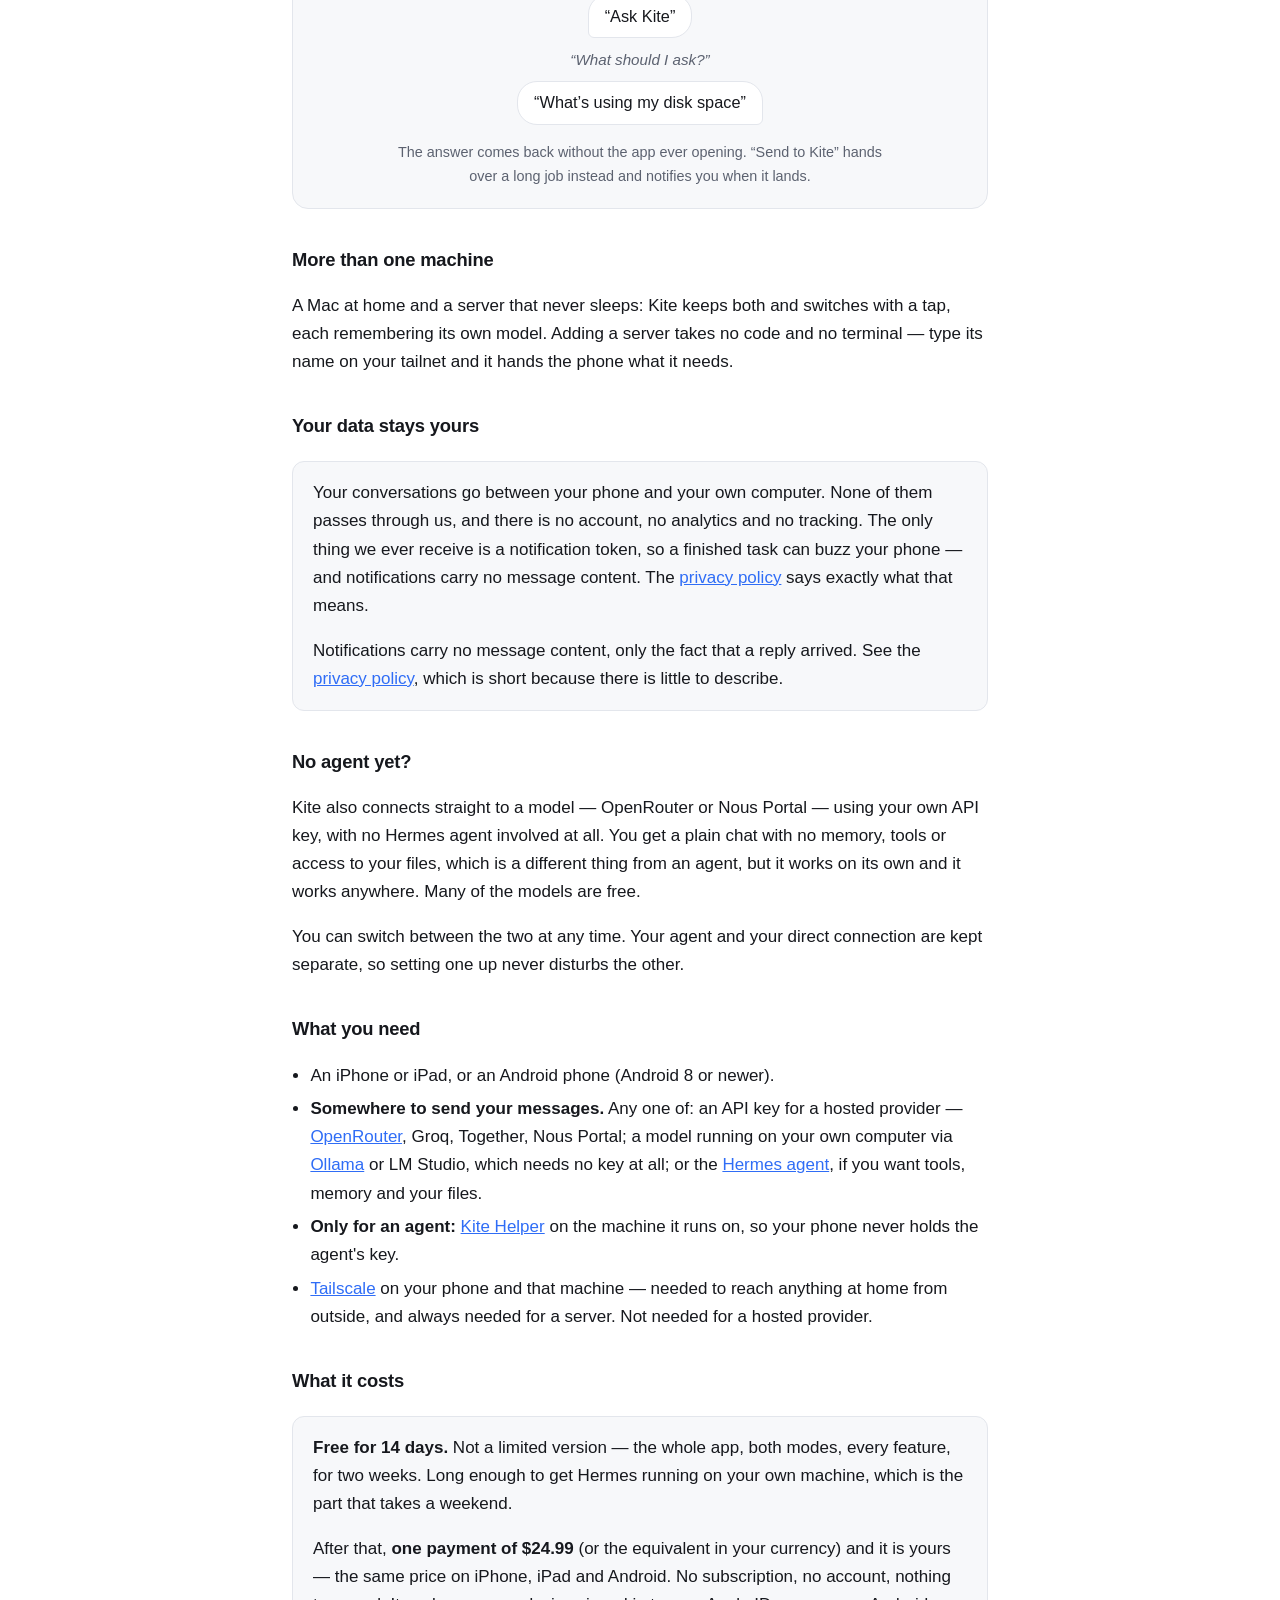
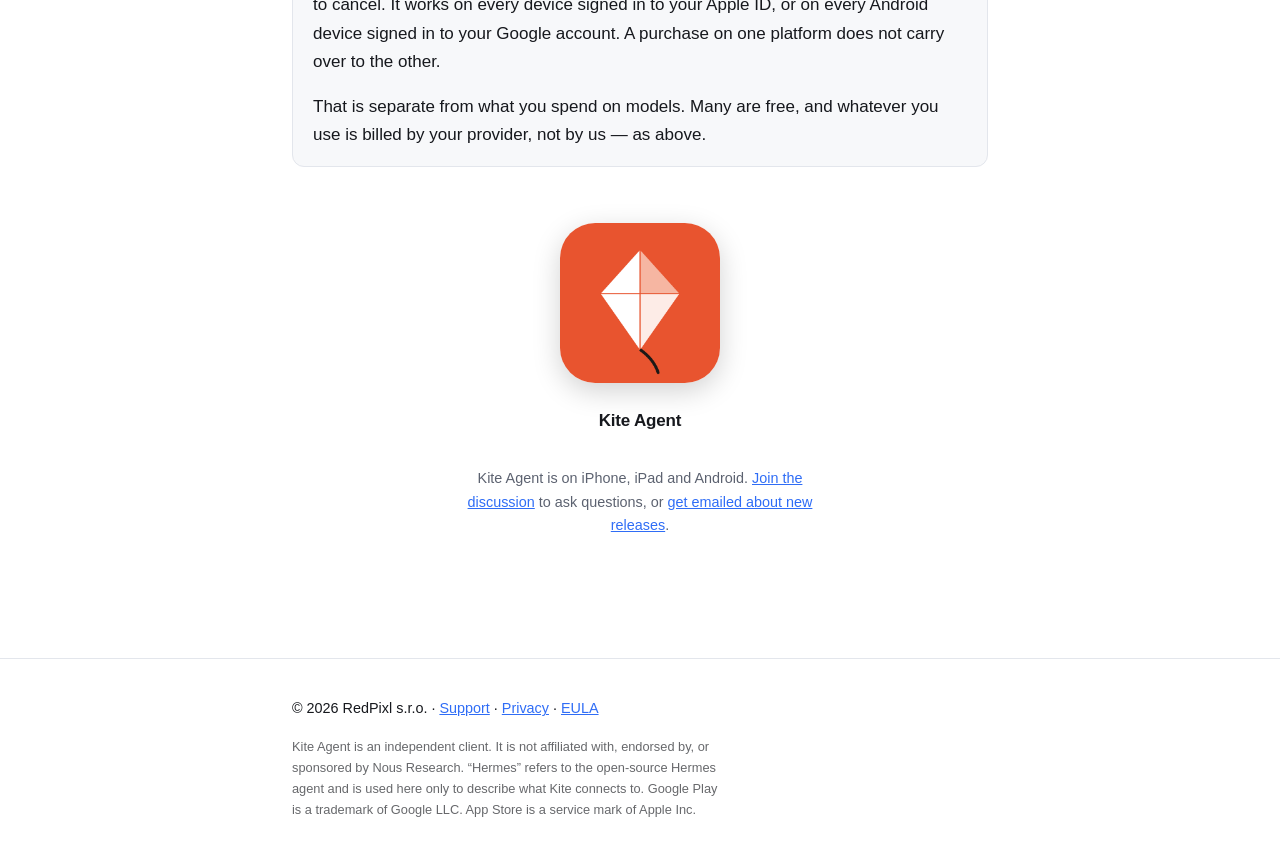
==== commit a402bc27: "Gallery: widget tile in the middle; replace the command screenshot with one that shows no server dat" ====
--- a/index.html
+++ b/index.html
@@ -118,6 +118,10 @@
     <figcaption>Keep several machines</figcaption>
   </figure>
   <figure>
+    <a class="shot device" href="/screens/full/widget.jpg" data-caption="A widget that opens a new chat, keyboard ready"><img src="/screens/widget.jpg" alt="The Ask your agent widget on the iPhone Home Screen" width="276" height="600" loading="lazy"></a>
+    <figcaption>Ask from your home screen</figcaption>
+  </figure>
+  <figure>
     <a class="shot device" href="/screens/full/server.png" data-caption="A server has no screen to scan"><img src="/screens/server.png" alt="Adding a machine by typing its address" width="276" height="600" loading="lazy"></a>
     <figcaption>Add a server by name</figcaption>
   </figure>
@@ -128,10 +132,6 @@
   <figure>
     <a class="shot device" href="/screens/full/tools.png" data-caption="Every command, kept"><img src="/screens/tools.png" alt="A conversation with the agent's commands expanded" width="276" height="600" loading="lazy"></a>
     <figcaption>Every step, as it happens</figcaption>
-  </figure>
-  <figure>
-    <a class="shot device" href="/screens/full/widget.jpg" data-caption="A widget that opens a new chat, keyboard ready"><img src="/screens/widget.jpg" alt="The Ask your agent widget on the iPhone Home Screen" width="276" height="600" loading="lazy"></a>
-    <figcaption>Ask from your home screen</figcaption>
   </figure>
 </div>
 <p class="shots-hint">Tap any screen to enlarge</p>
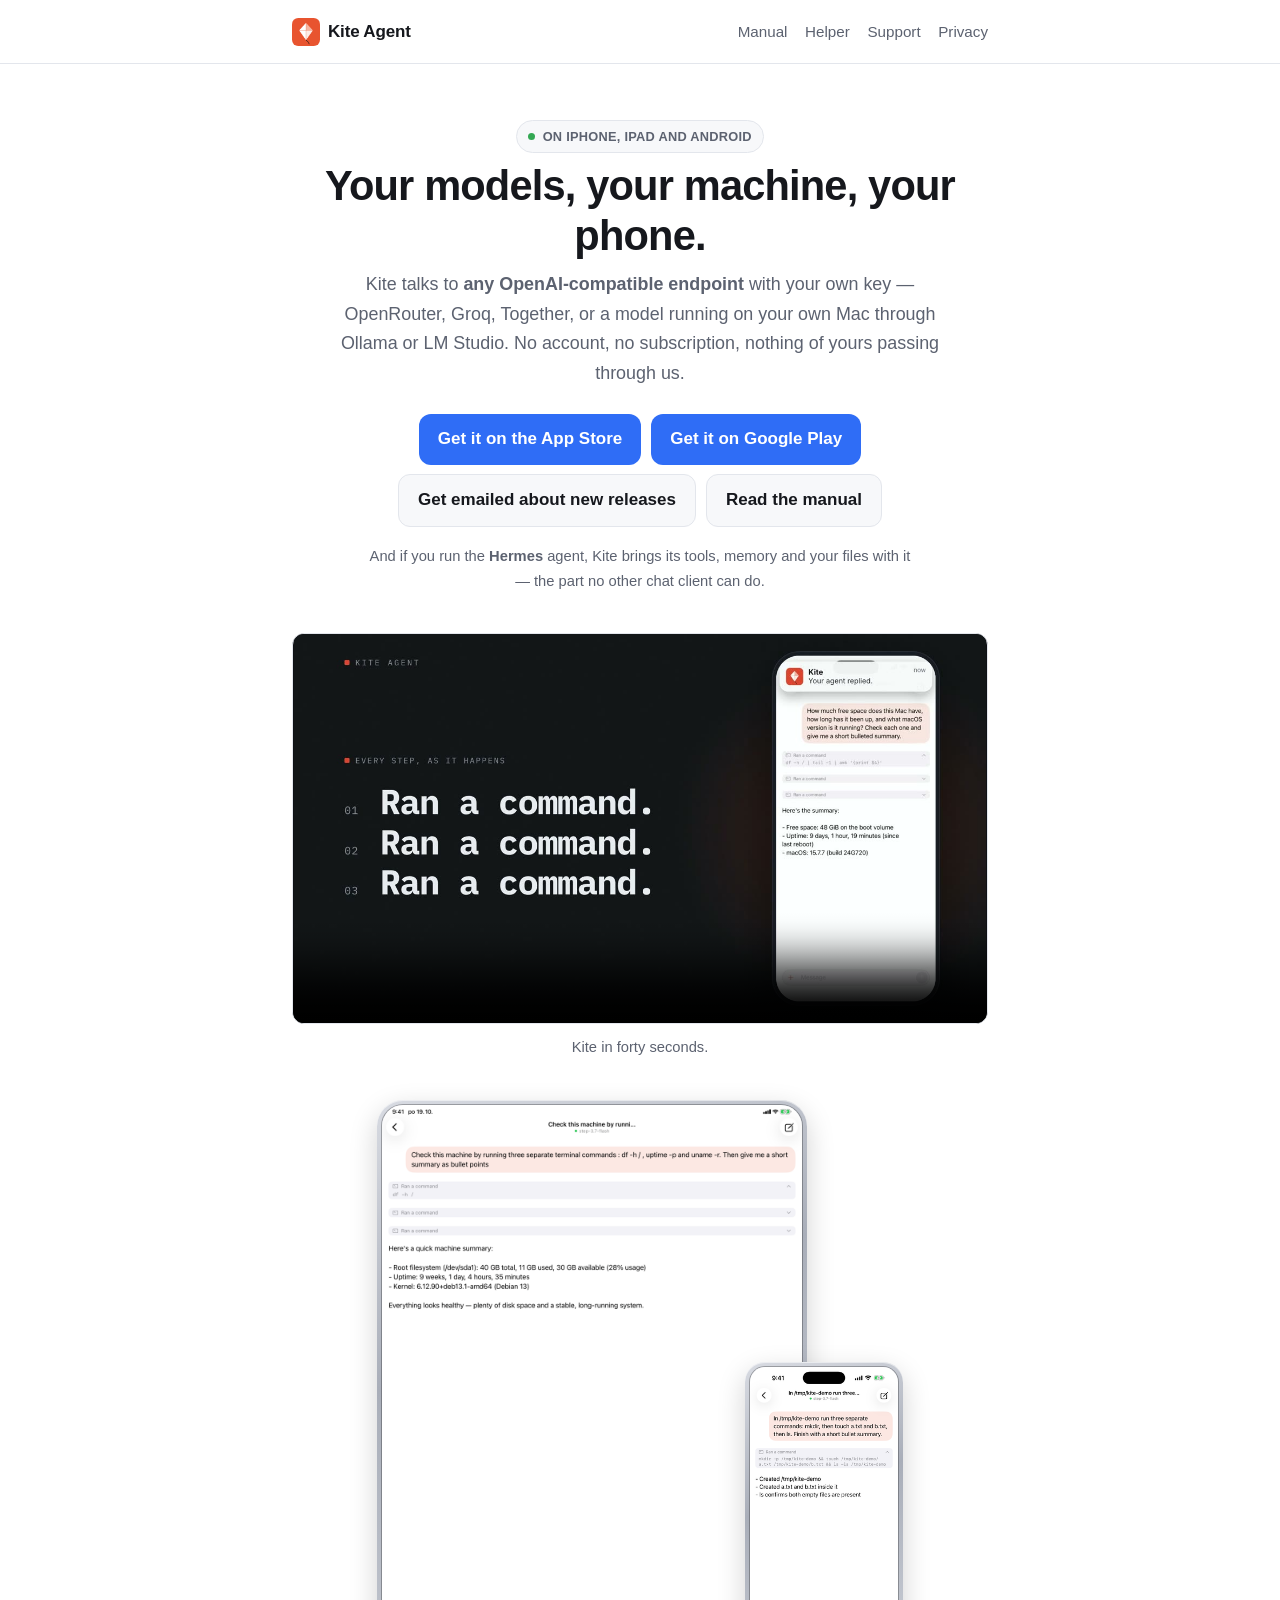
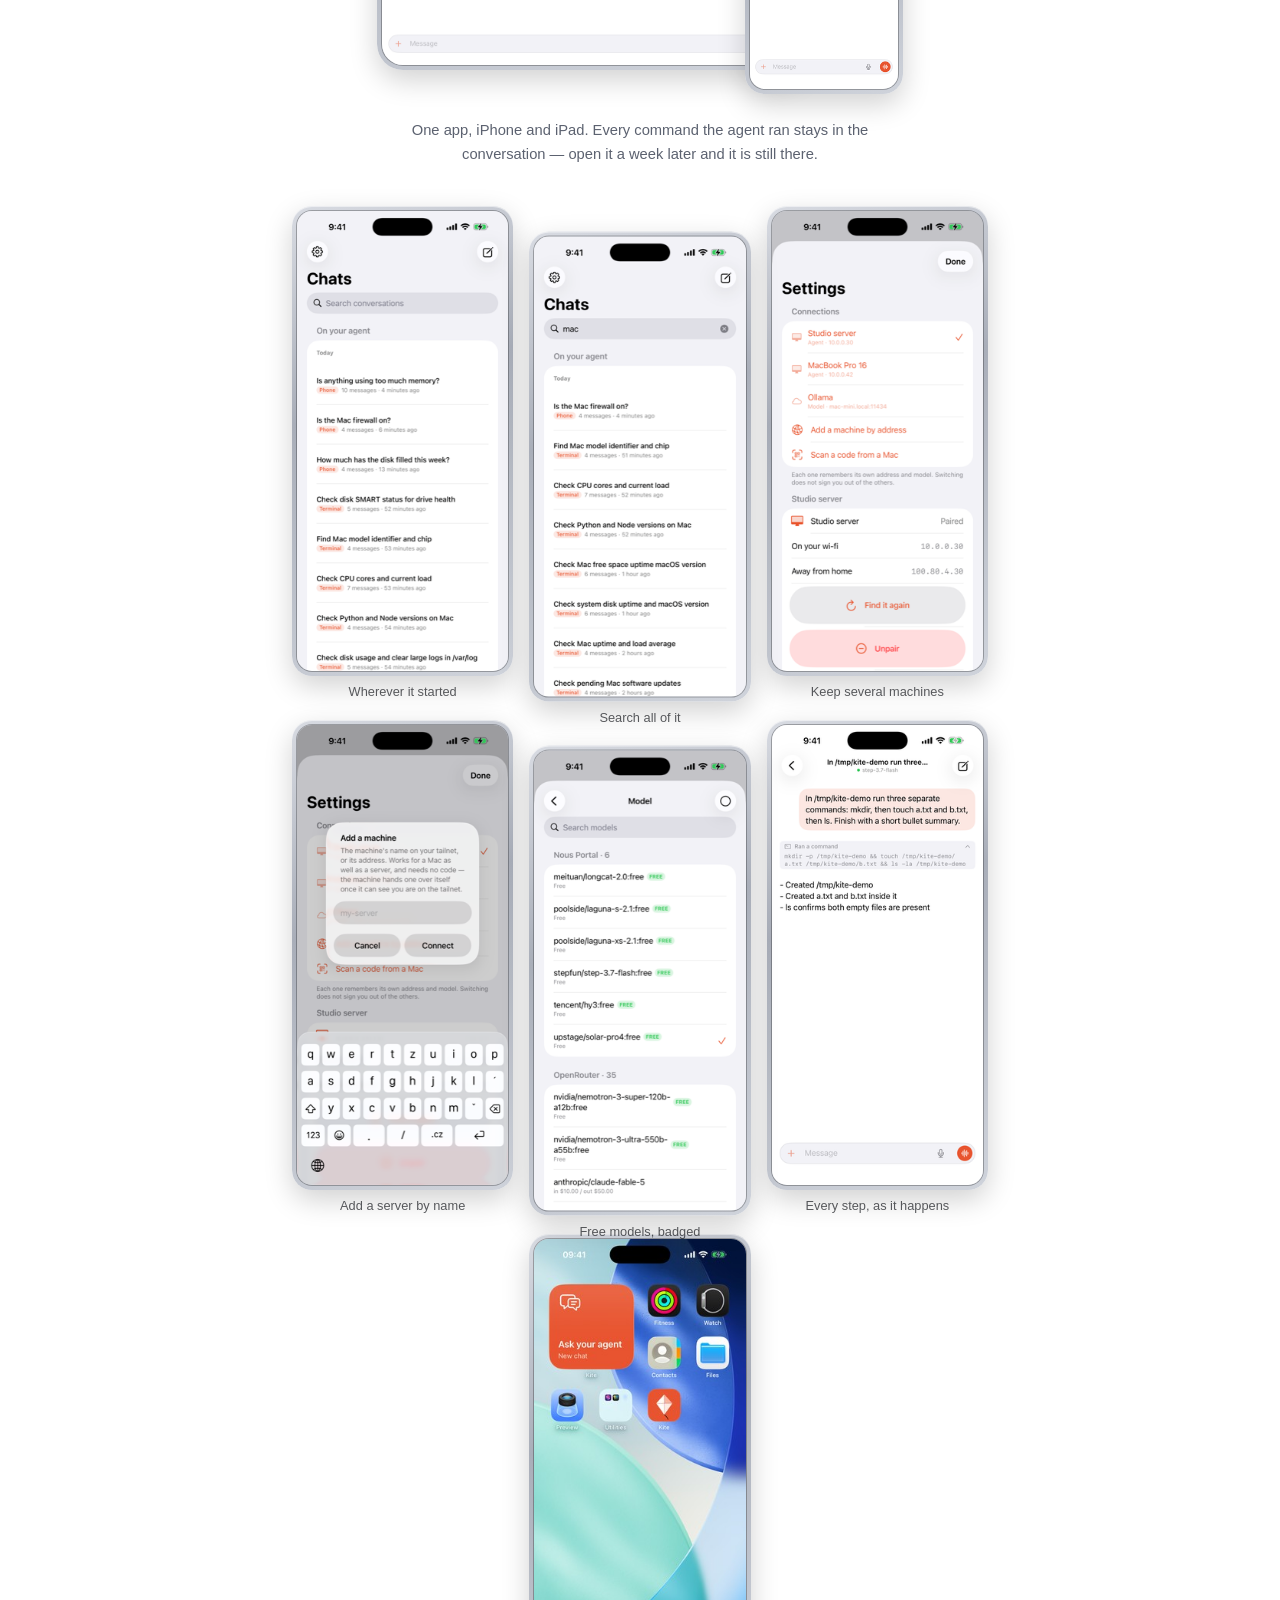
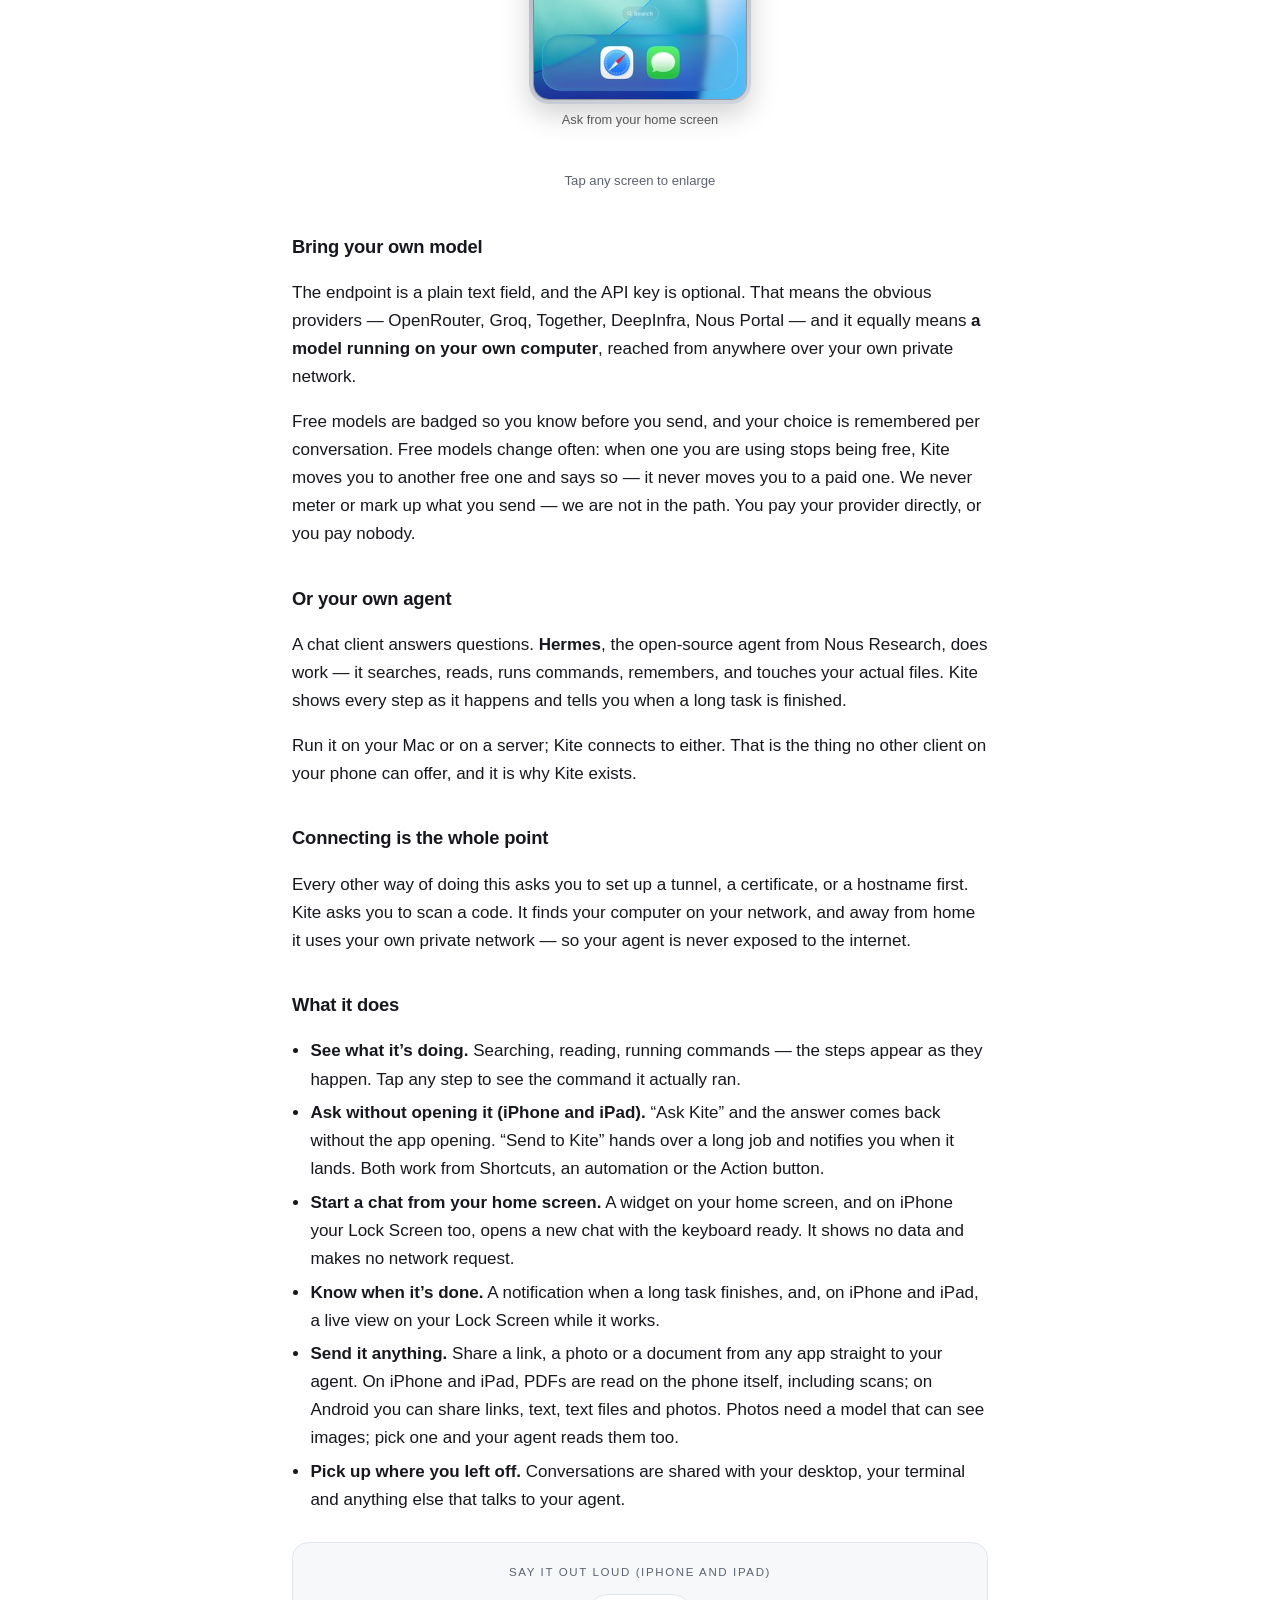
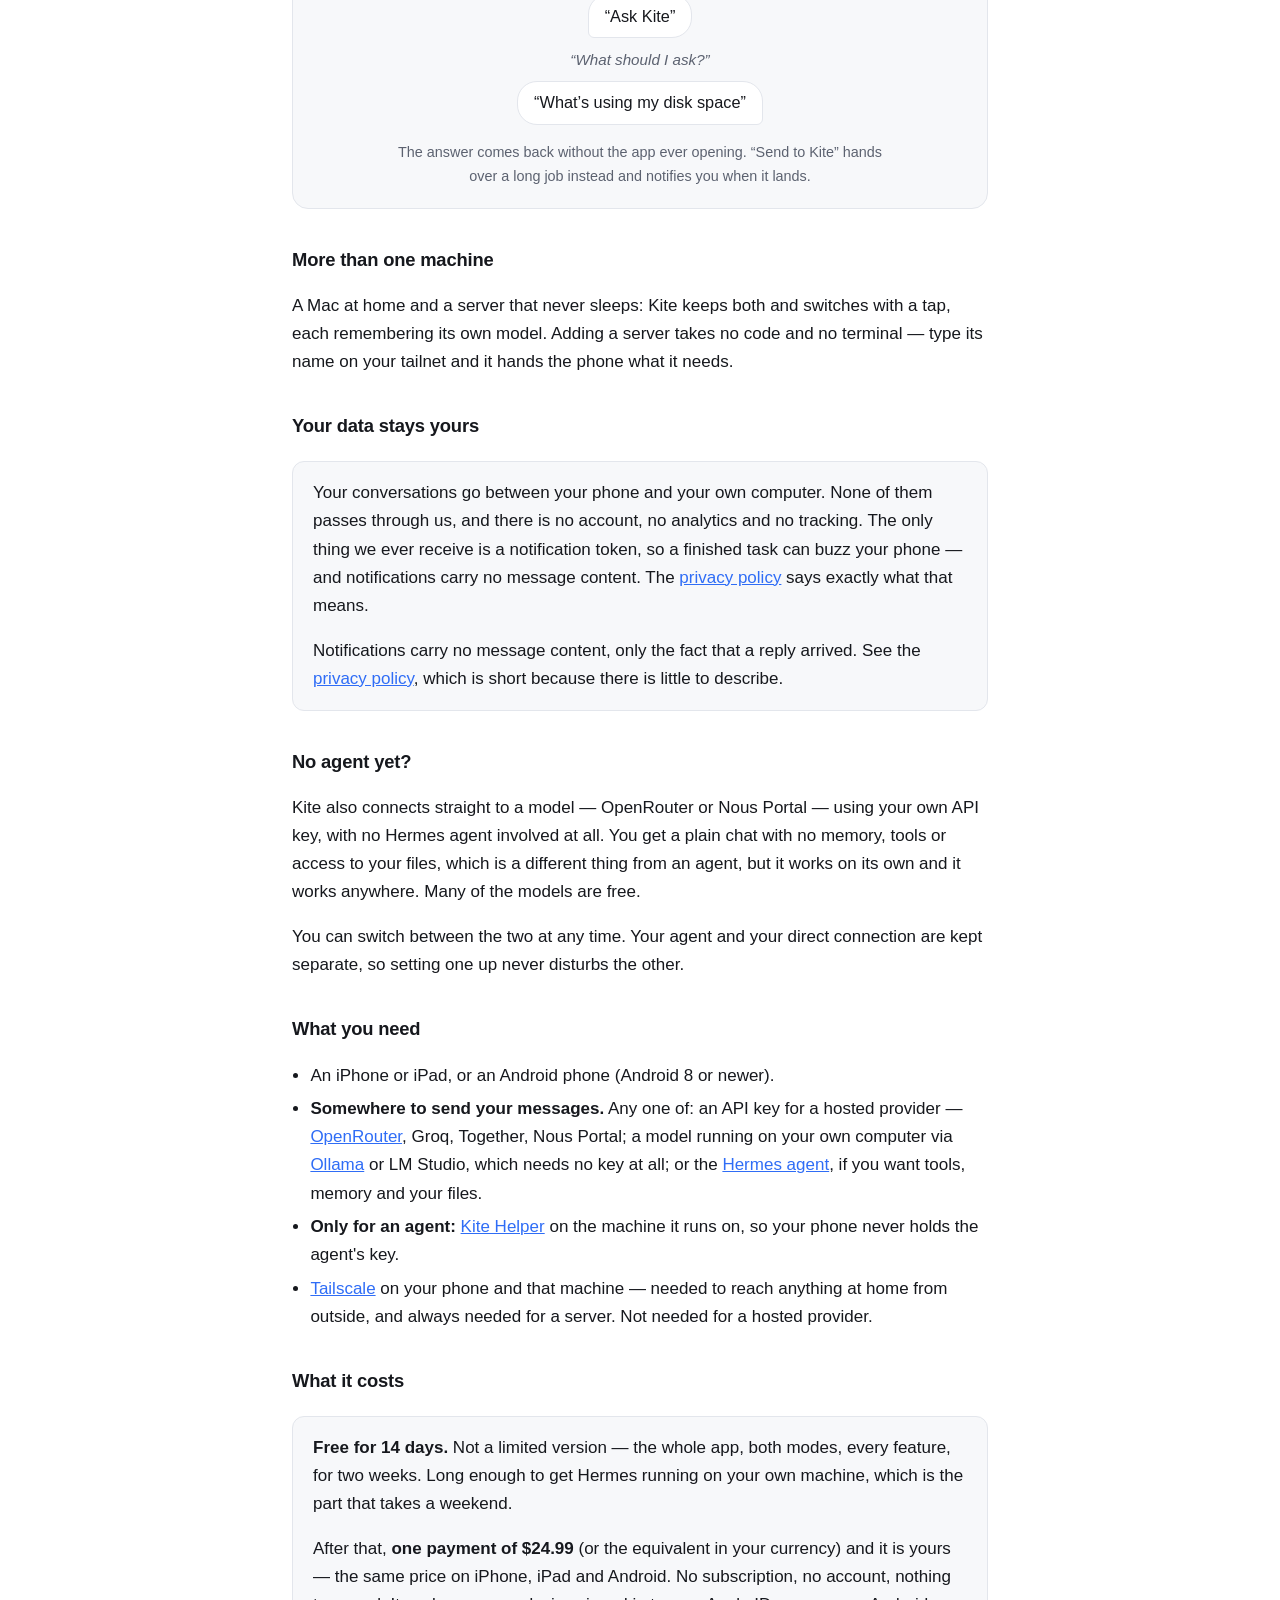
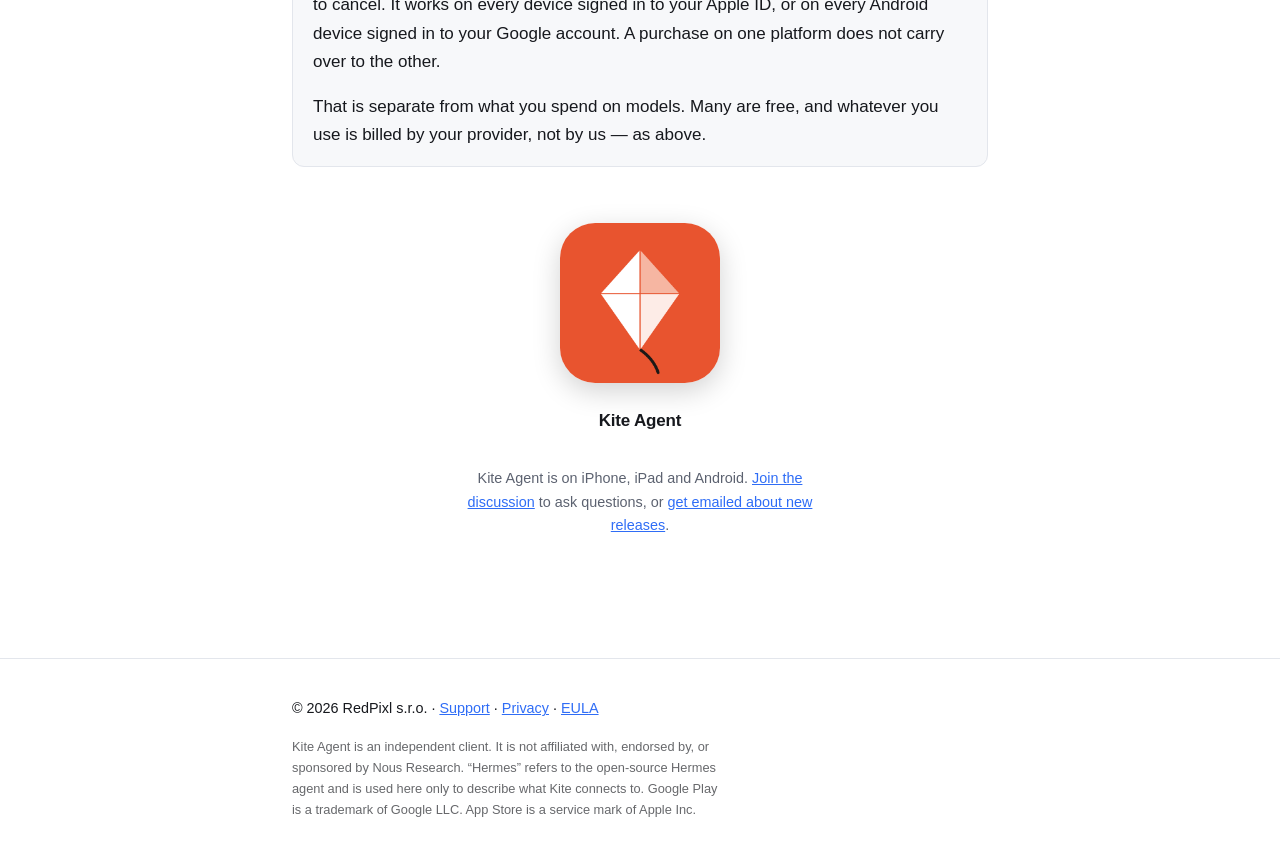
==== commit 49814d92: "Gallery: the Ask widget tile sits last and centred in its row; bump the stylesheet version Co-Author" ====
--- a/index.html
+++ b/index.html
@@ -55,7 +55,7 @@
   "publisher": { "@type": "Organization", "name": "RedPixl s.r.o." }
 }
 </script>
-<link rel="stylesheet" href="style.css?v=83cd55fb">
+<link rel="stylesheet" href="style.css?v=2d63e898">
 </head>
 <body>
 <header><div class="wrap">
@@ -118,20 +118,20 @@
     <figcaption>Keep several machines</figcaption>
   </figure>
   <figure>
+    <a class="shot device" href="/screens/full/server.png" data-caption="A server has no screen to scan"><img src="/screens/server.png" alt="Adding a machine by typing its address" width="276" height="600" loading="lazy"></a>
+    <figcaption>Add a server by name</figcaption>
+  </figure>
+  <figure>
+    <a class="shot device" href="/screens/full/models.png" data-caption="Free models, clearly marked"><img src="/screens/models.png" alt="The model picker showing free models badged and paid models priced" width="276" height="600" loading="lazy"></a>
+    <figcaption>Free models, badged</figcaption>
+  </figure>
+  <figure>
+    <a class="shot device" href="/screens/full/tools.png" data-caption="Every command, kept"><img src="/screens/tools.png" alt="A conversation with the agent's commands expanded" width="276" height="600" loading="lazy"></a>
+    <figcaption>Every step, as it happens</figcaption>
+  </figure>
+  <figure>
     <a class="shot device" href="/screens/full/widget.jpg" data-caption="A widget that opens a new chat, keyboard ready"><img src="/screens/widget.jpg" alt="The Ask your agent widget on the iPhone Home Screen" width="276" height="600" loading="lazy"></a>
     <figcaption>Ask from your home screen</figcaption>
-  </figure>
-  <figure>
-    <a class="shot device" href="/screens/full/server.png" data-caption="A server has no screen to scan"><img src="/screens/server.png" alt="Adding a machine by typing its address" width="276" height="600" loading="lazy"></a>
-    <figcaption>Add a server by name</figcaption>
-  </figure>
-  <figure>
-    <a class="shot device" href="/screens/full/models.png" data-caption="Free models, clearly marked"><img src="/screens/models.png" alt="The model picker showing free models badged and paid models priced" width="276" height="600" loading="lazy"></a>
-    <figcaption>Free models, badged</figcaption>
-  </figure>
-  <figure>
-    <a class="shot device" href="/screens/full/tools.png" data-caption="Every command, kept"><img src="/screens/tools.png" alt="A conversation with the agent's commands expanded" width="276" height="600" loading="lazy"></a>
-    <figcaption>Every step, as it happens</figcaption>
   </figure>
 </div>
 <p class="shots-hint">Tap any screen to enlarge</p>
--- a/style.css
+++ b/style.css
@@ -261,8 +261,12 @@
    of objects. Only the middle one moves — offsetting alternates turns an even
    row into a zigzag, which is busier than the page's voice. */
 .shots figure:nth-child(3n + 2) { transform: translateY(1.6rem); }
+/* A last tile left alone on its row sits centred, not stranded at the left. */
+.shots figure:last-child:nth-child(3n + 1) { grid-column: 2; }
 @media (max-width: 520px) {
   .shots figure:nth-child(3n + 2) { transform: none; }
+  .shots figure:last-child:nth-child(3n + 1) { grid-column: auto; }
+  .shots figure:last-child:nth-child(2n + 1) { grid-column: 1 / -1; justify-self: center; width: calc(50% - .5rem); }
 }
 .shots figcaption {
   margin-top: .5rem;
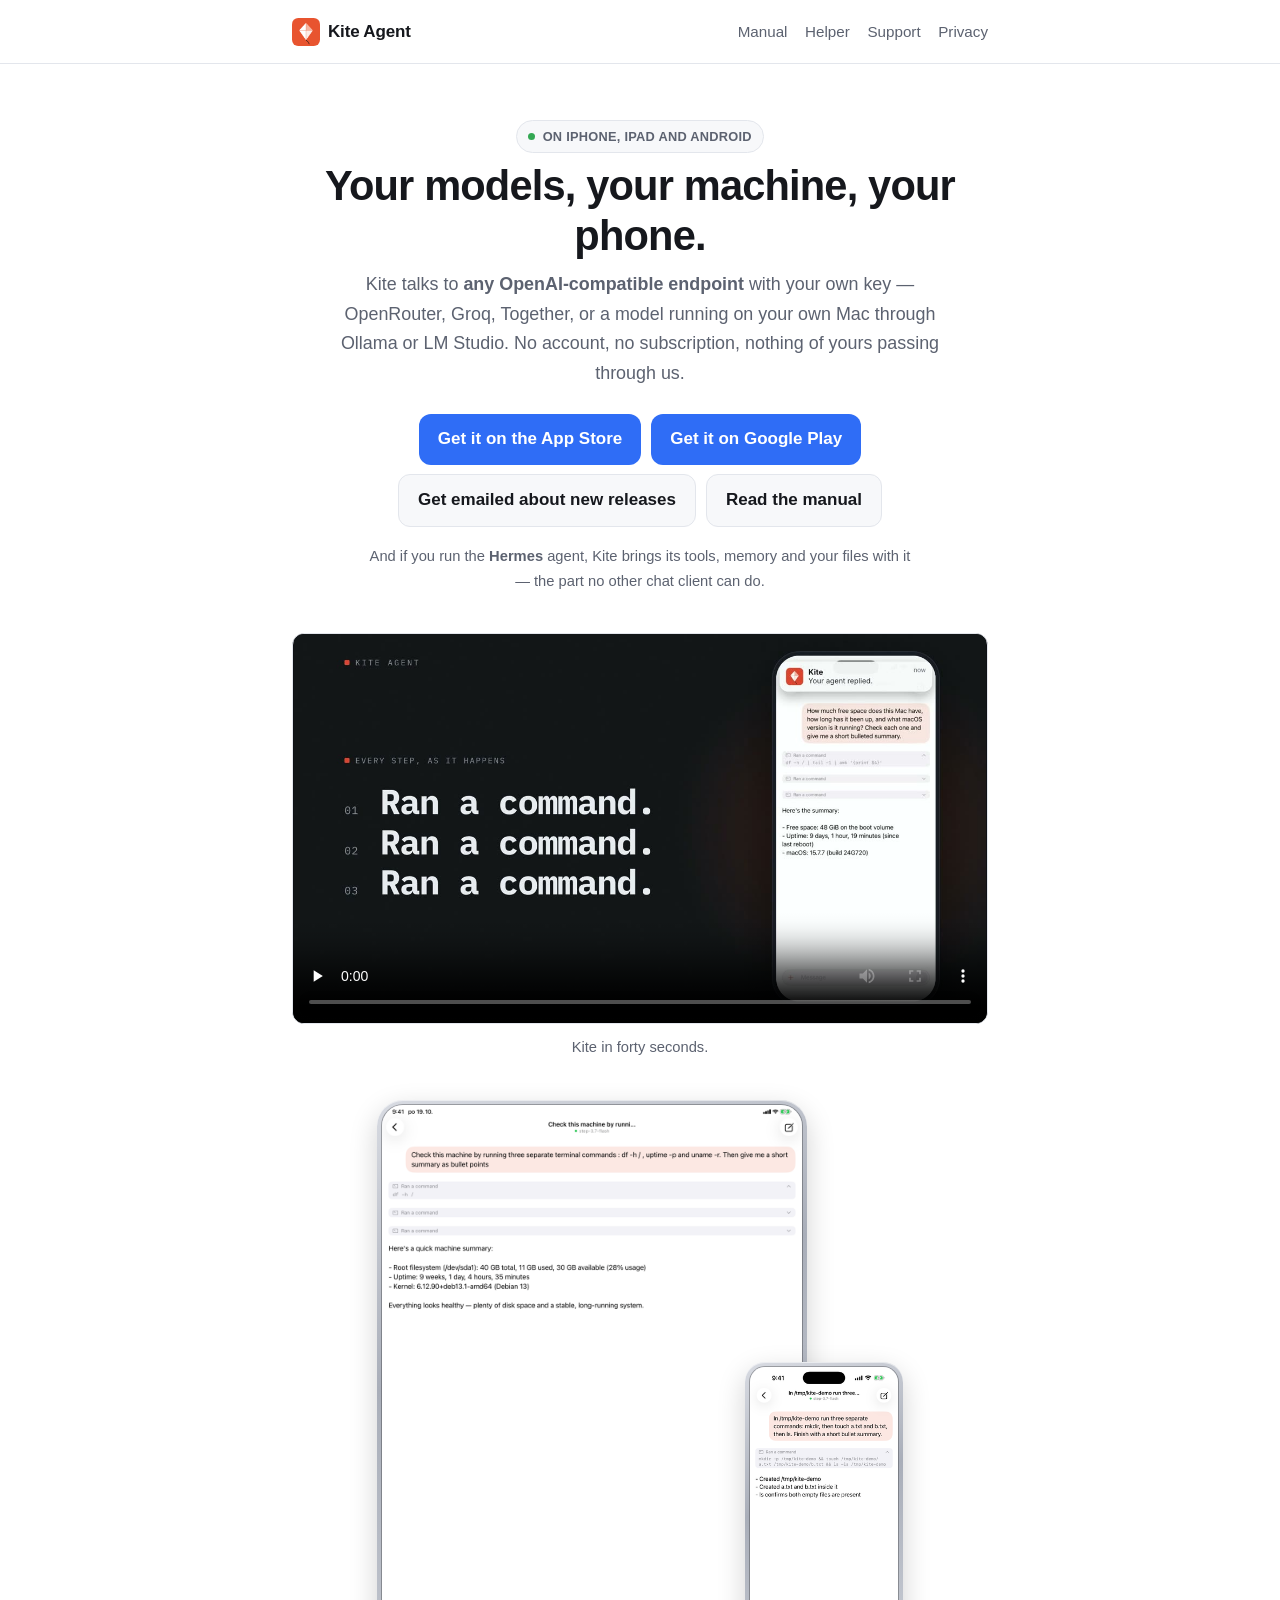
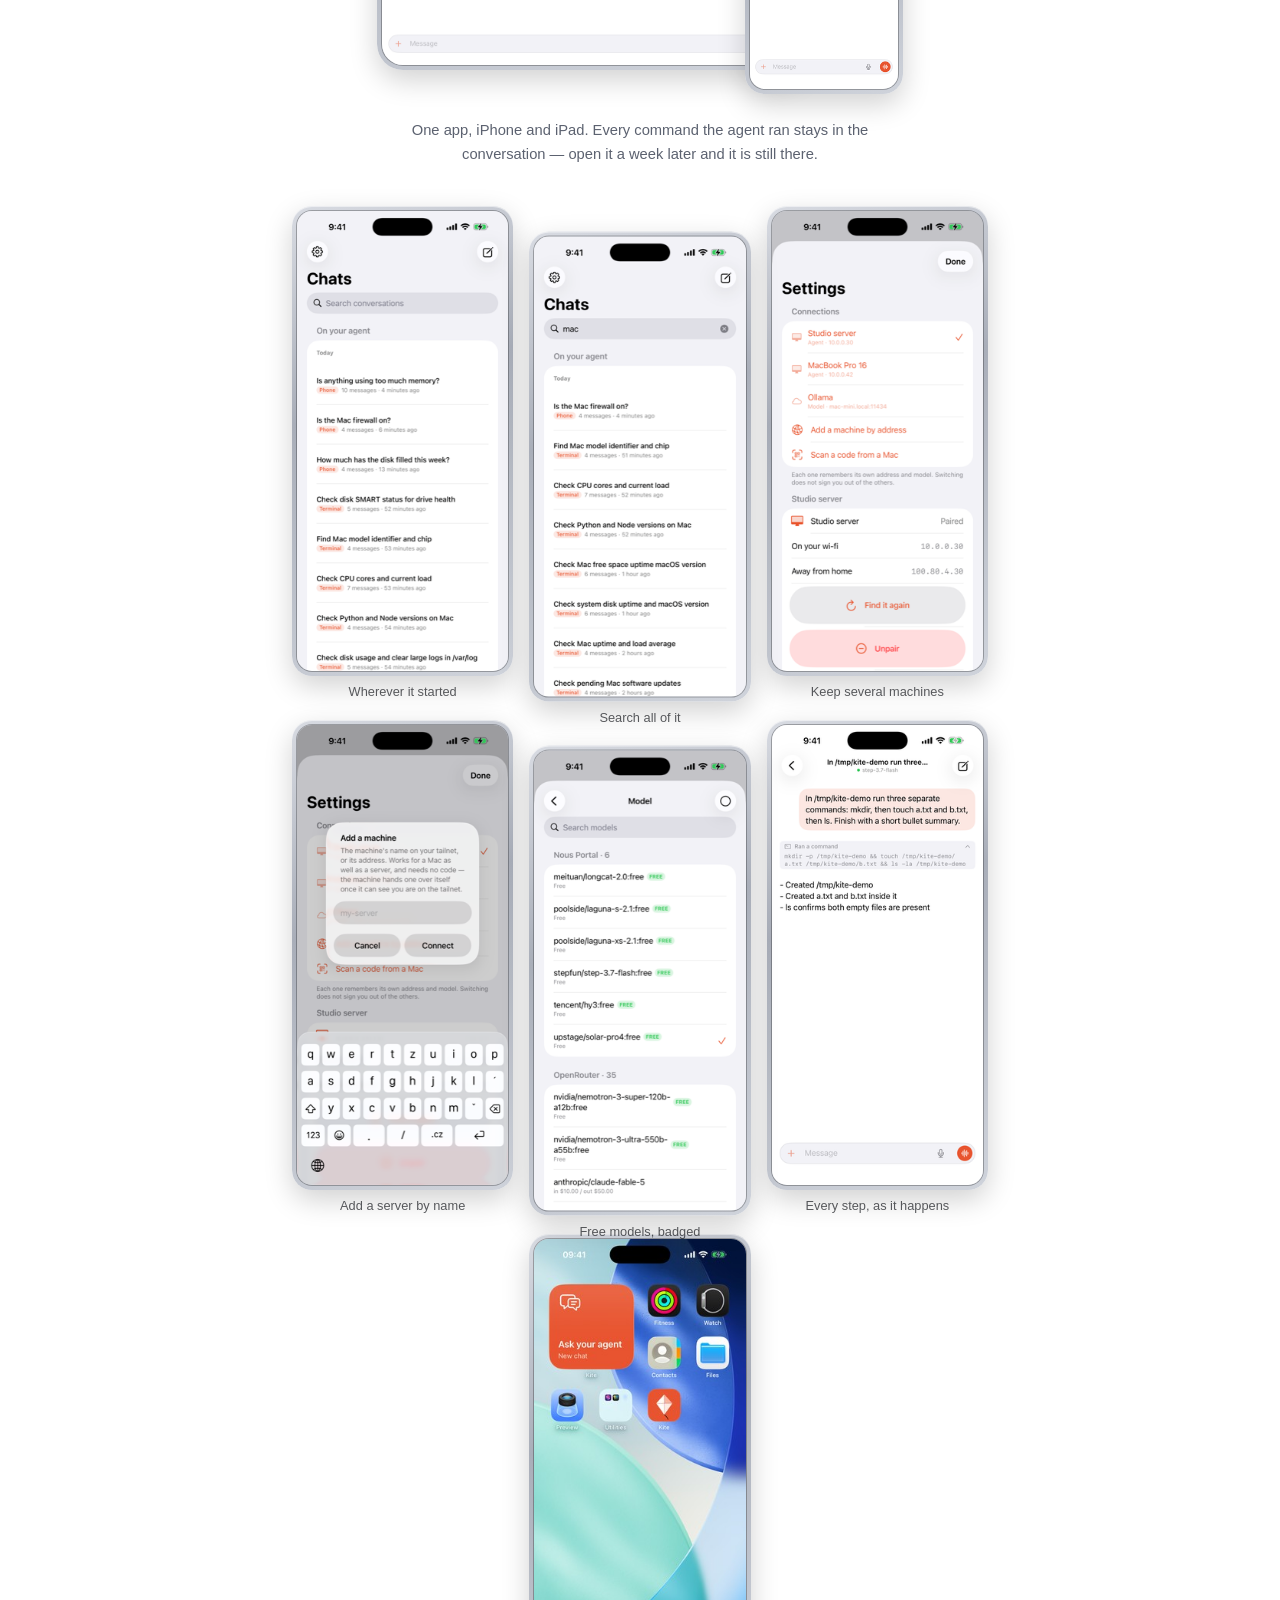
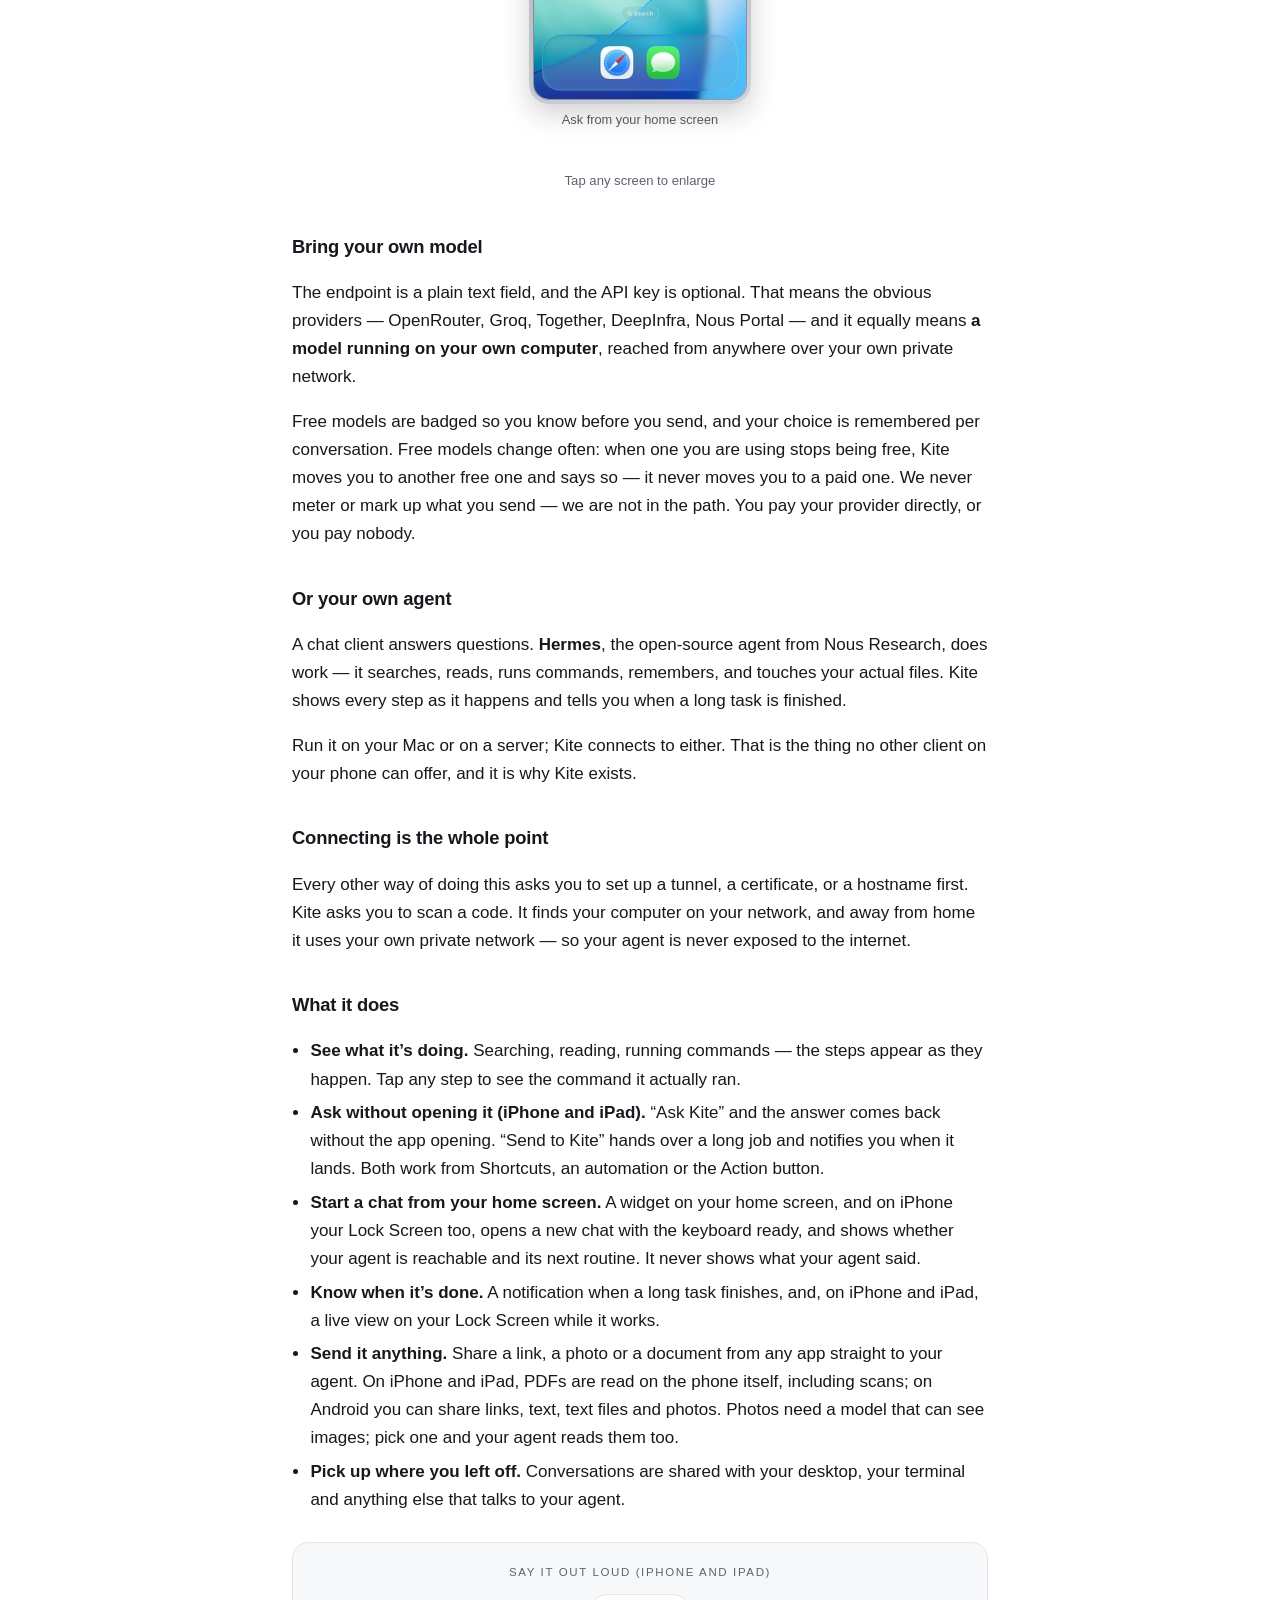
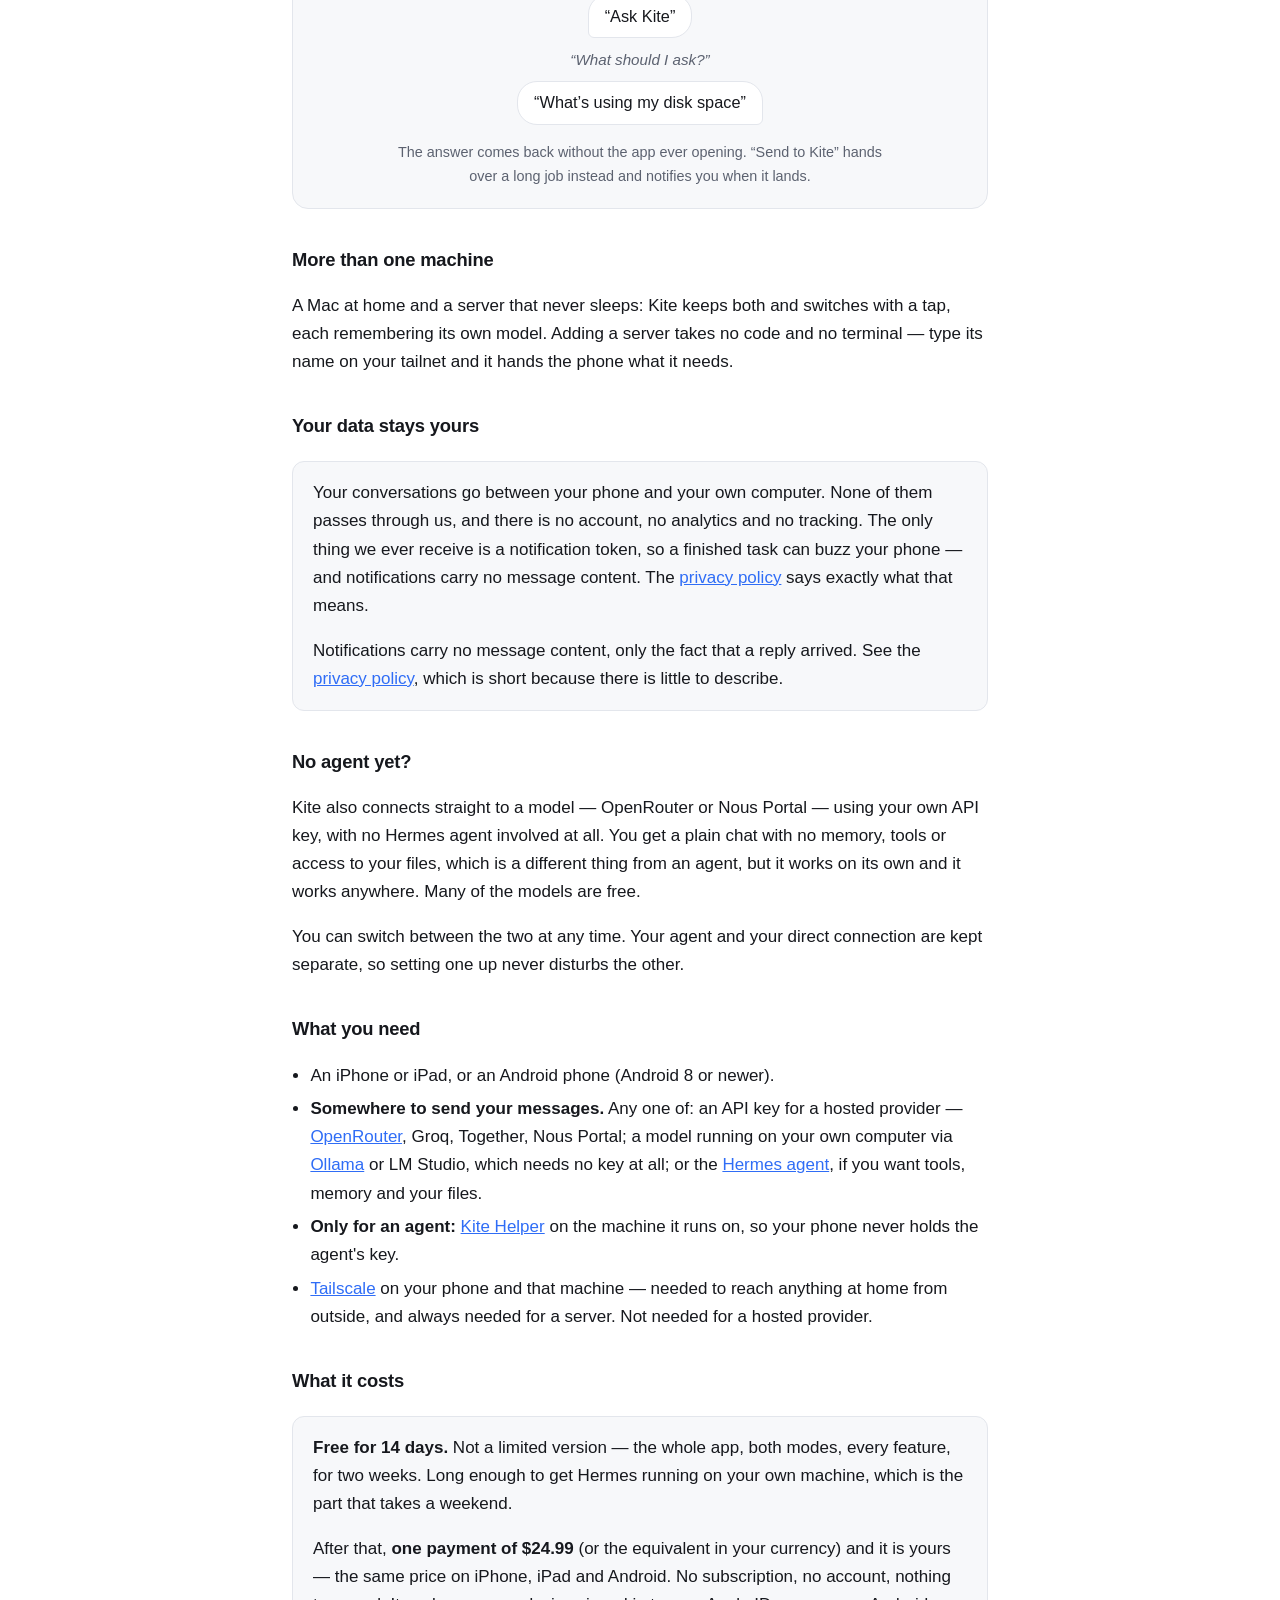
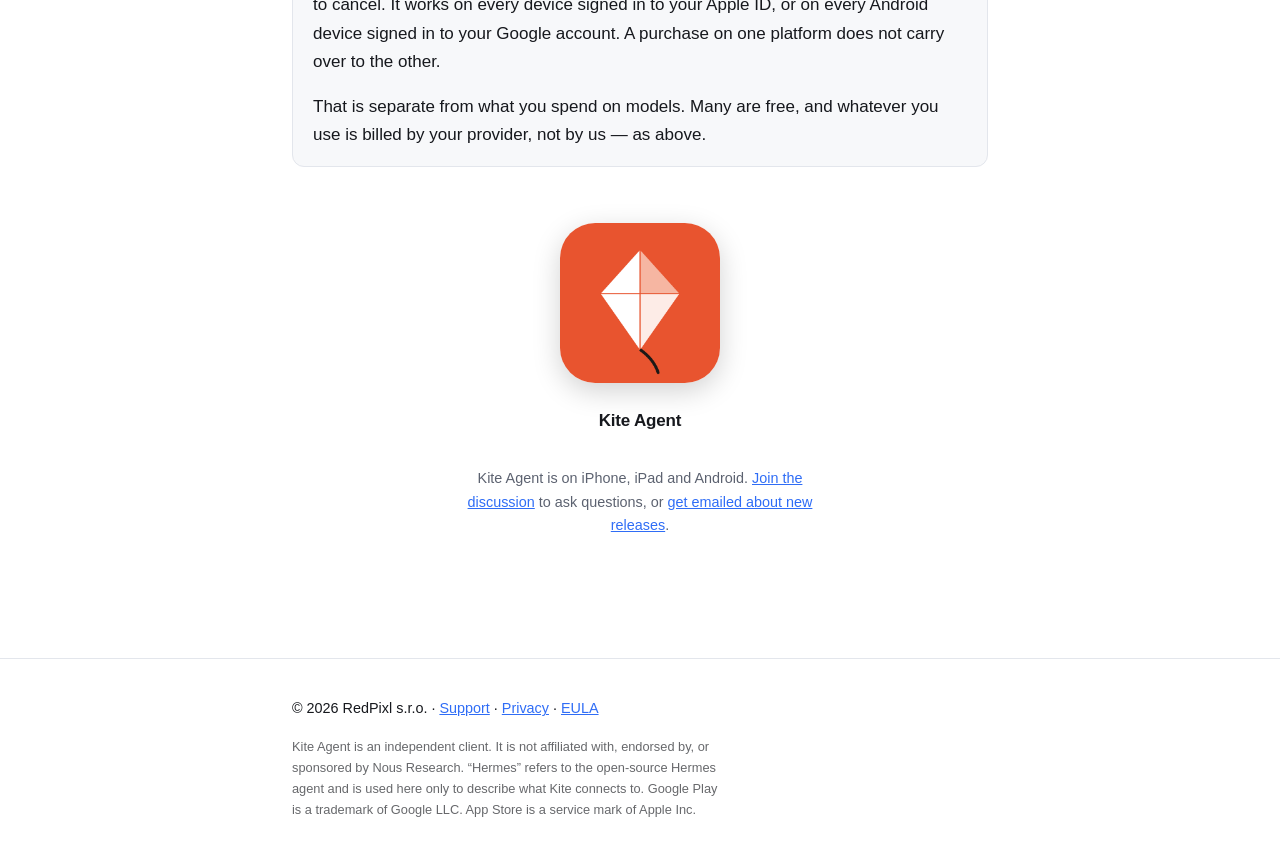
==== commit 720eac81: "Widget: it now shows how the agent is doing, so drop "shows no data" Co-Authored-By: Claude Sonnet 5" ====
--- a/index.html
+++ b/index.html
@@ -151,7 +151,7 @@
 <ul>
   <li><strong>See what it’s doing.</strong> Searching, reading, running commands — the steps appear as they happen. Tap any step to see the command it actually ran.</li>
   <li><strong>Ask without opening it (iPhone and iPad).</strong> “Ask Kite” and the answer comes back without the app opening. “Send to Kite” hands over a long job and notifies you when it lands. Both work from Shortcuts, an automation or the Action button.</li>
-  <li><strong>Start a chat from your home screen.</strong> A widget on your home screen, and on iPhone your Lock Screen too, opens a new chat with the keyboard ready. It shows no data and makes no network request.</li>
+  <li><strong>Start a chat from your home screen.</strong> A widget on your home screen, and on iPhone your Lock Screen too, opens a new chat with the keyboard ready, and shows whether your agent is reachable and its next routine. It never shows what your agent said.</li>
   <li><strong>Know when it’s done.</strong> A notification when a long task finishes, and, on iPhone and iPad, a live view on your Lock Screen while it works.</li>
   <li><strong>Send it anything.</strong> Share a link, a photo or a document from any app straight to your agent. On iPhone and iPad, PDFs are read on the phone itself, including scans; on Android you can share links, text, text files and photos. Photos need a model that can see images; pick one and your agent reads them too.</li>
   <li><strong>Pick up where you left off.</strong> Conversations are shared with your desktop, your terminal and anything else that talks to your agent.</li>
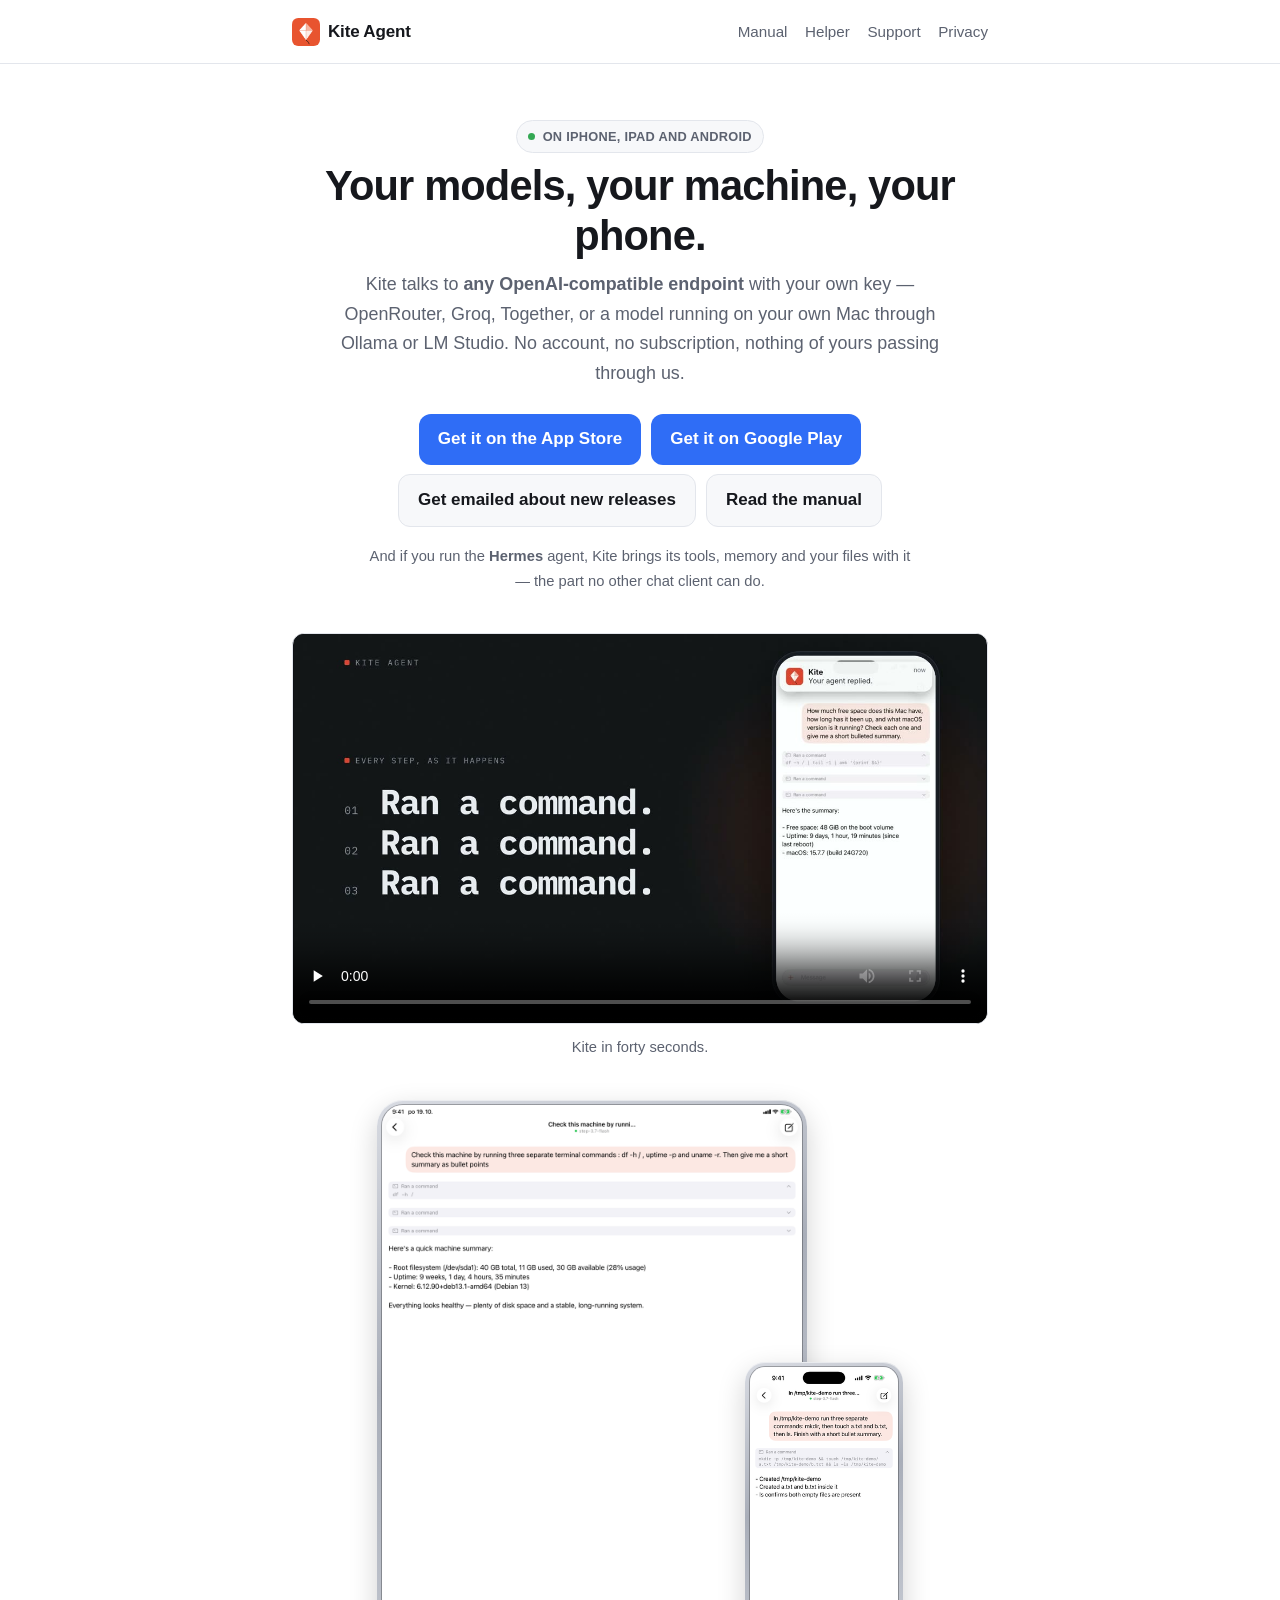
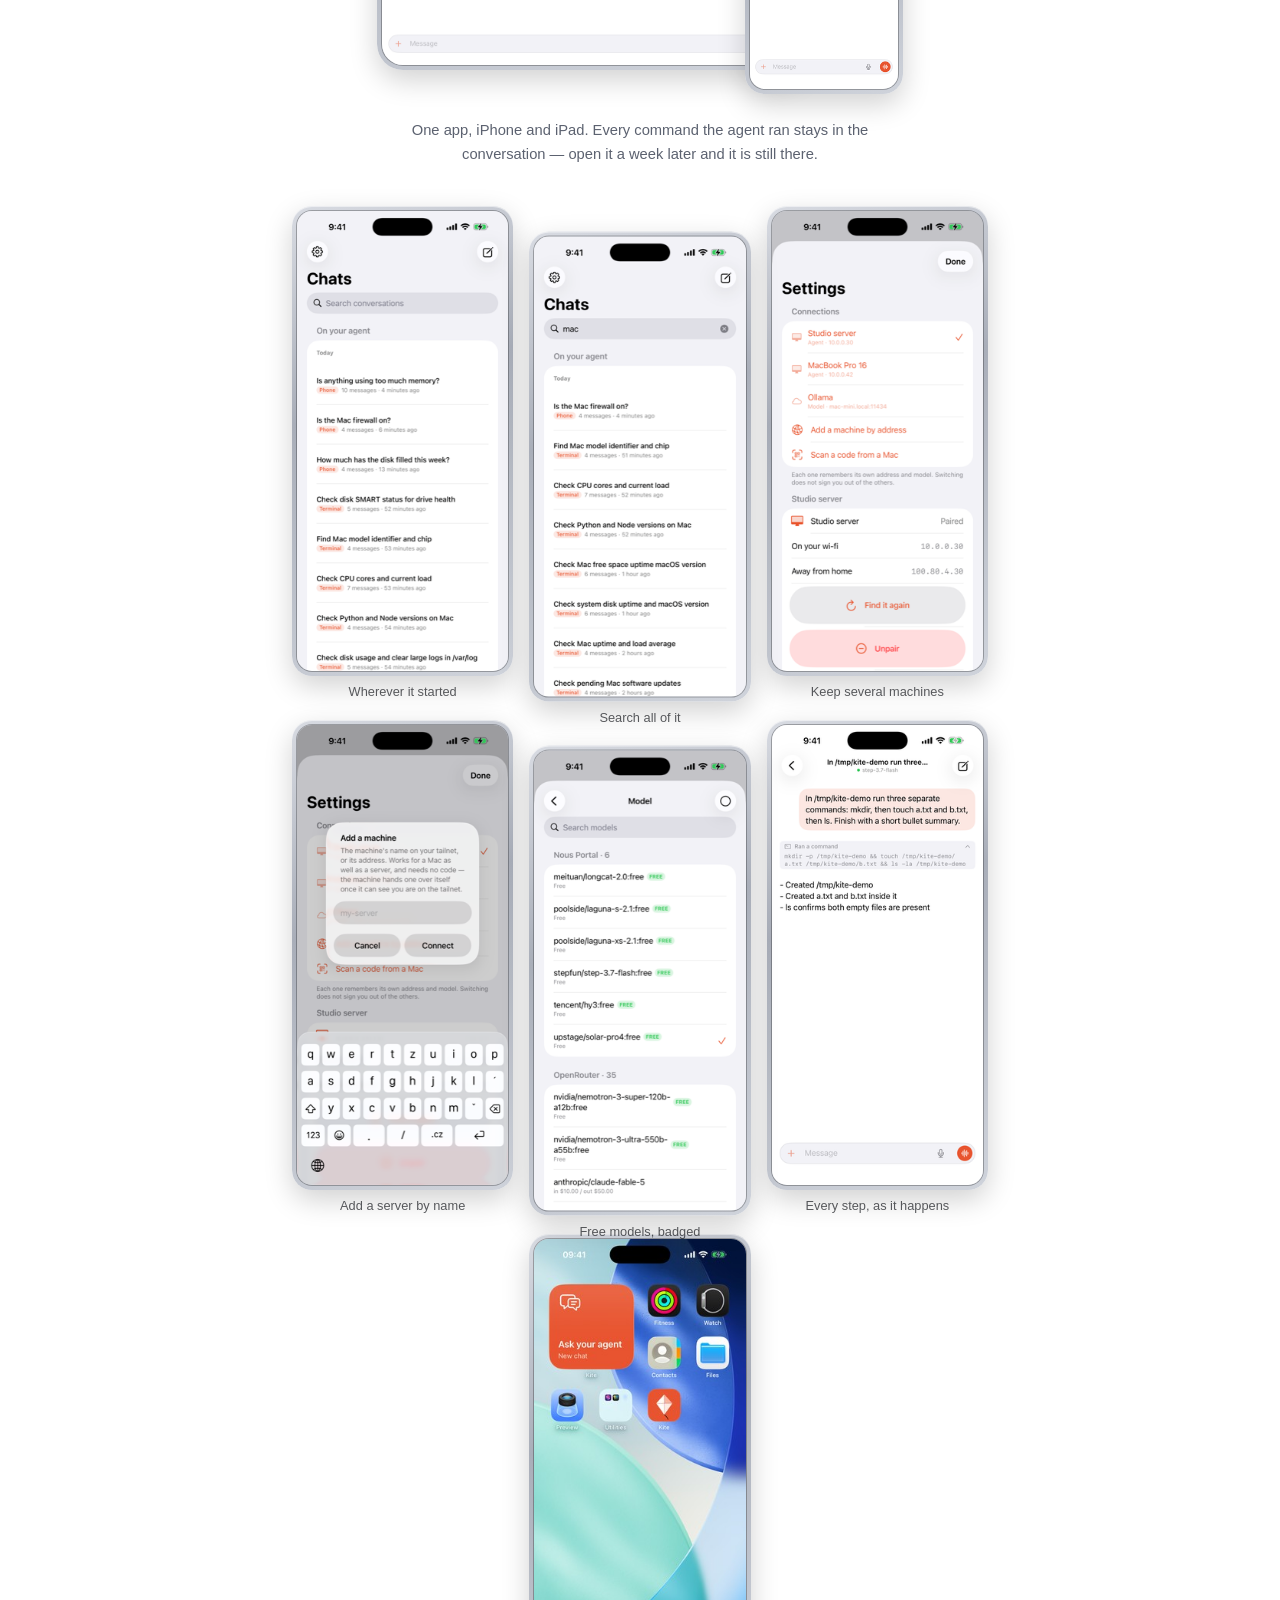
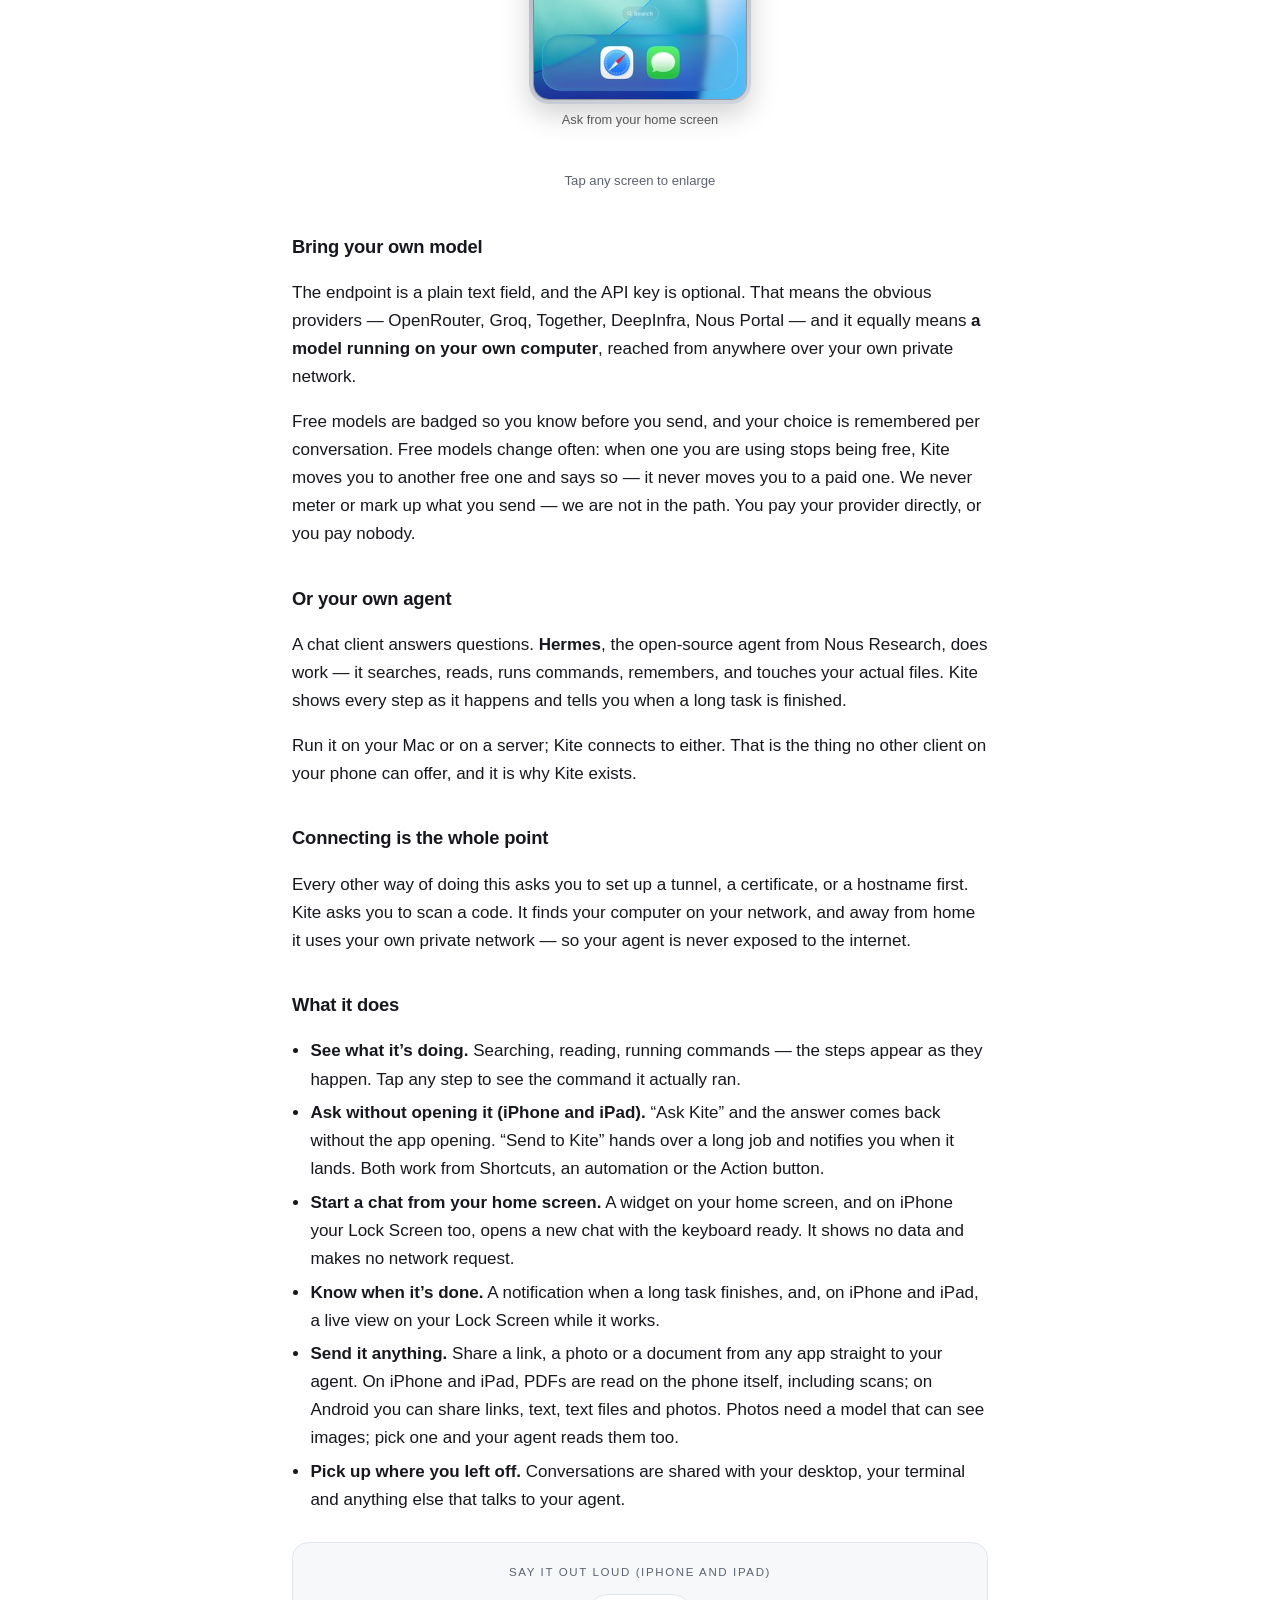
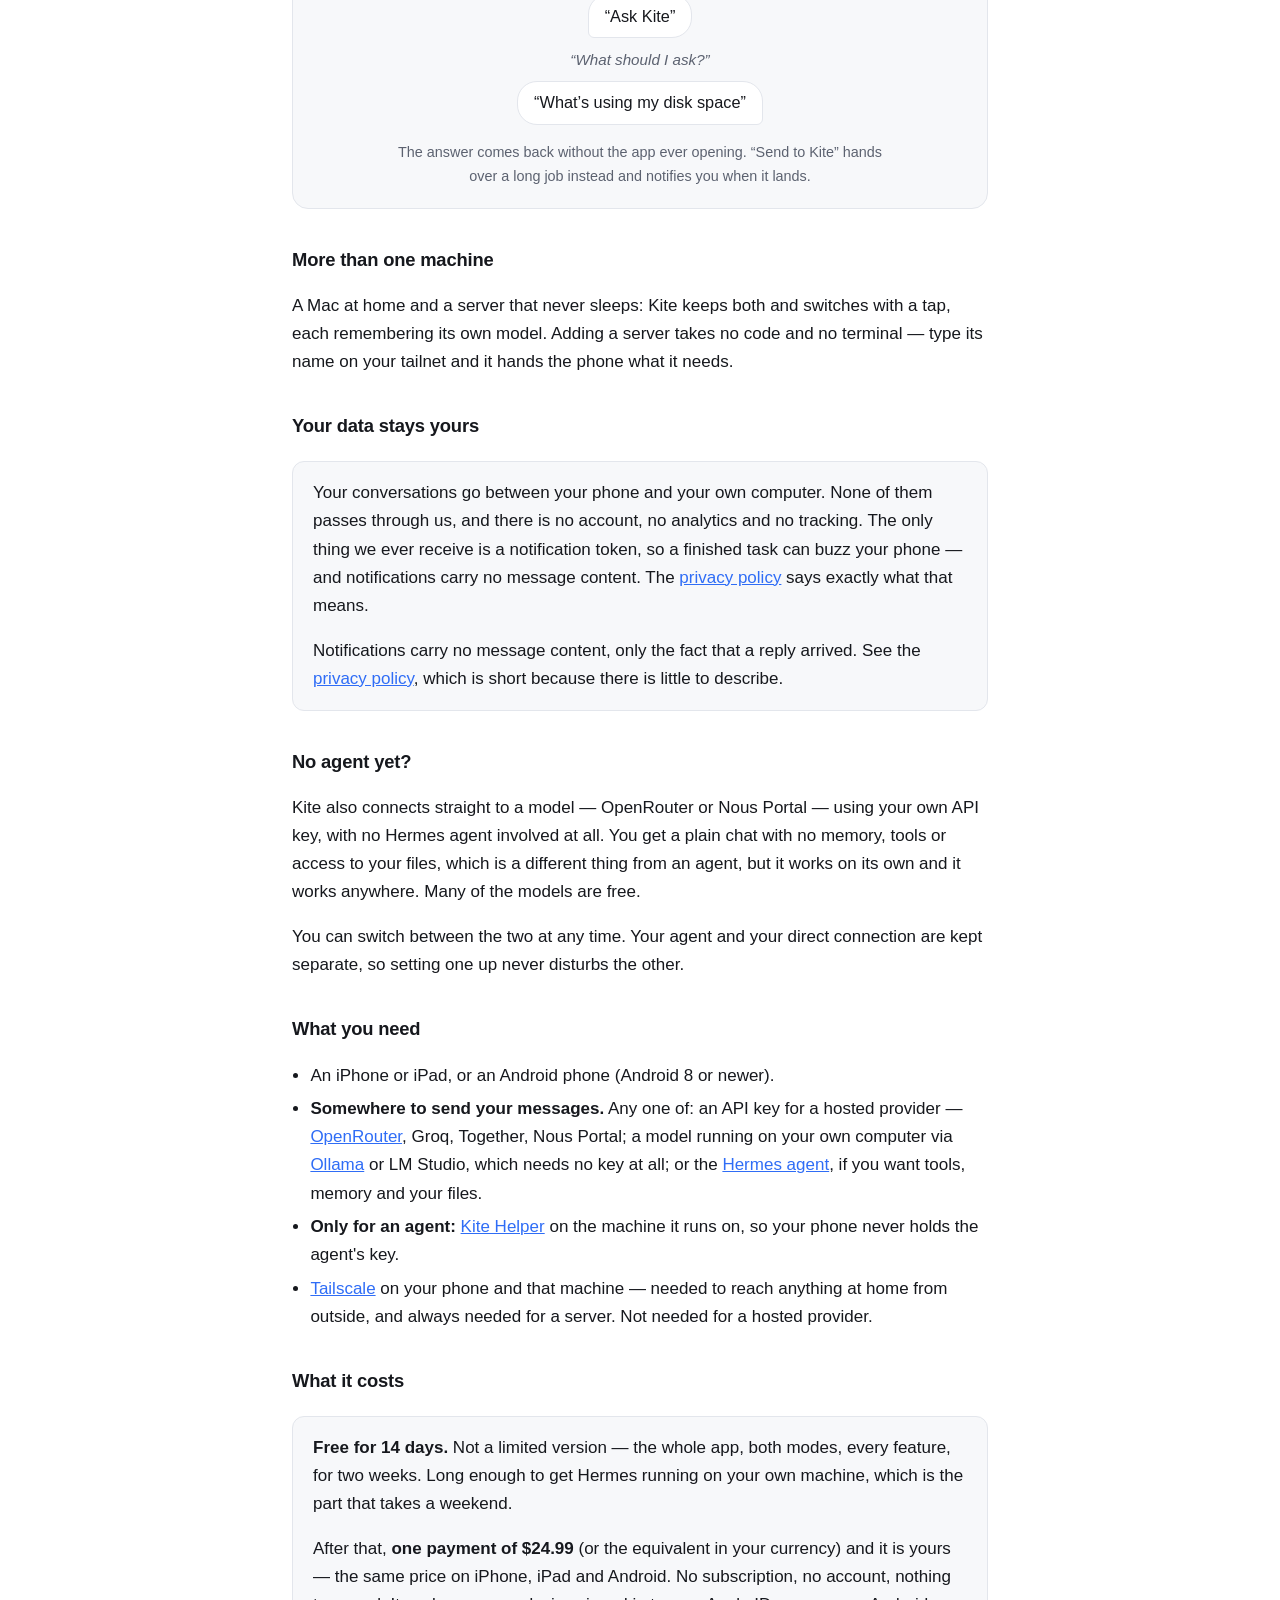
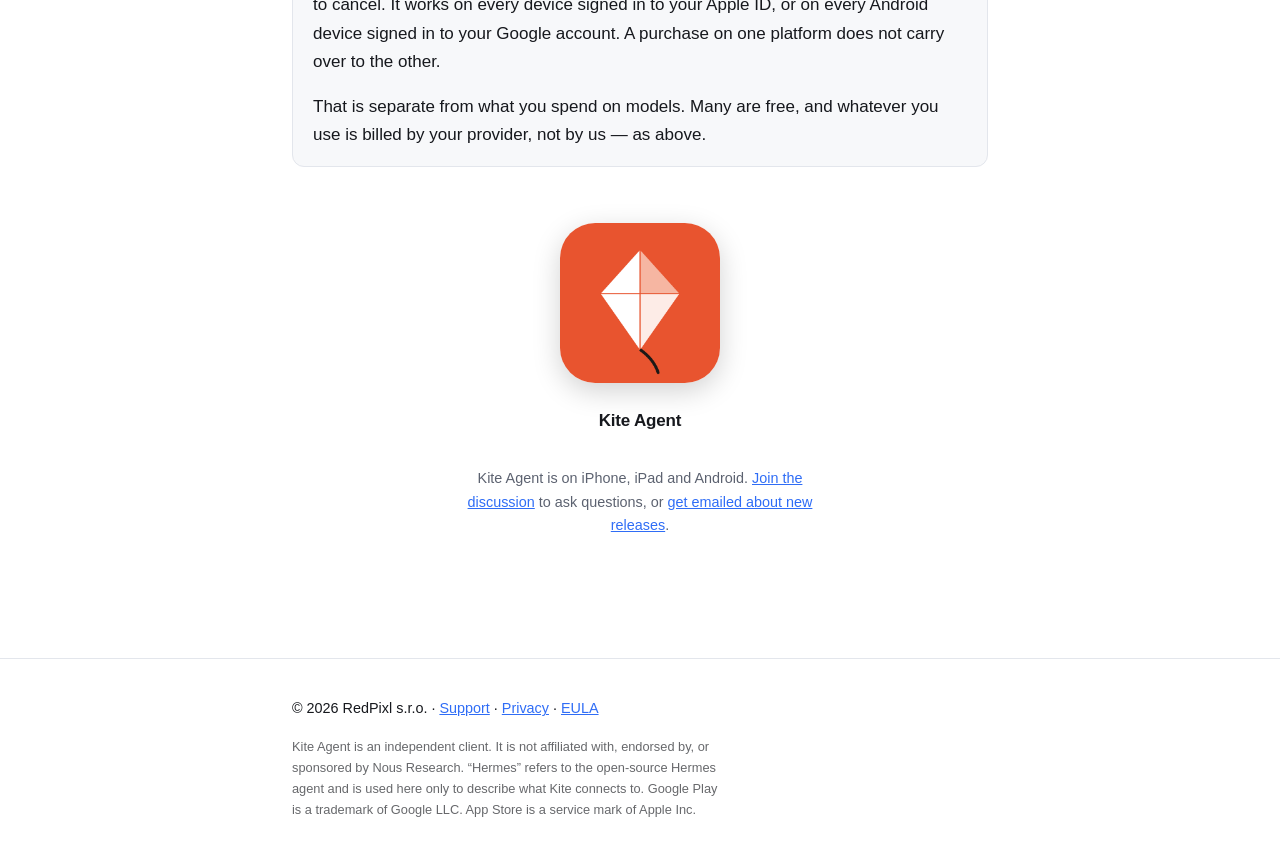
==== commit 7ca3d10e: "Revert "Widget: it now shows how the agent is doing, so drop "shows no data"" This reverts commit 72" ====
--- a/index.html
+++ b/index.html
@@ -151,7 +151,7 @@
 <ul>
   <li><strong>See what it’s doing.</strong> Searching, reading, running commands — the steps appear as they happen. Tap any step to see the command it actually ran.</li>
   <li><strong>Ask without opening it (iPhone and iPad).</strong> “Ask Kite” and the answer comes back without the app opening. “Send to Kite” hands over a long job and notifies you when it lands. Both work from Shortcuts, an automation or the Action button.</li>
-  <li><strong>Start a chat from your home screen.</strong> A widget on your home screen, and on iPhone your Lock Screen too, opens a new chat with the keyboard ready, and shows whether your agent is reachable and its next routine. It never shows what your agent said.</li>
+  <li><strong>Start a chat from your home screen.</strong> A widget on your home screen, and on iPhone your Lock Screen too, opens a new chat with the keyboard ready. It shows no data and makes no network request.</li>
   <li><strong>Know when it’s done.</strong> A notification when a long task finishes, and, on iPhone and iPad, a live view on your Lock Screen while it works.</li>
   <li><strong>Send it anything.</strong> Share a link, a photo or a document from any app straight to your agent. On iPhone and iPad, PDFs are read on the phone itself, including scans; on Android you can share links, text, text files and photos. Photos need a model that can see images; pick one and your agent reads them too.</li>
   <li><strong>Pick up where you left off.</strong> Conversations are shared with your desktop, your terminal and anything else that talks to your agent.</li>
